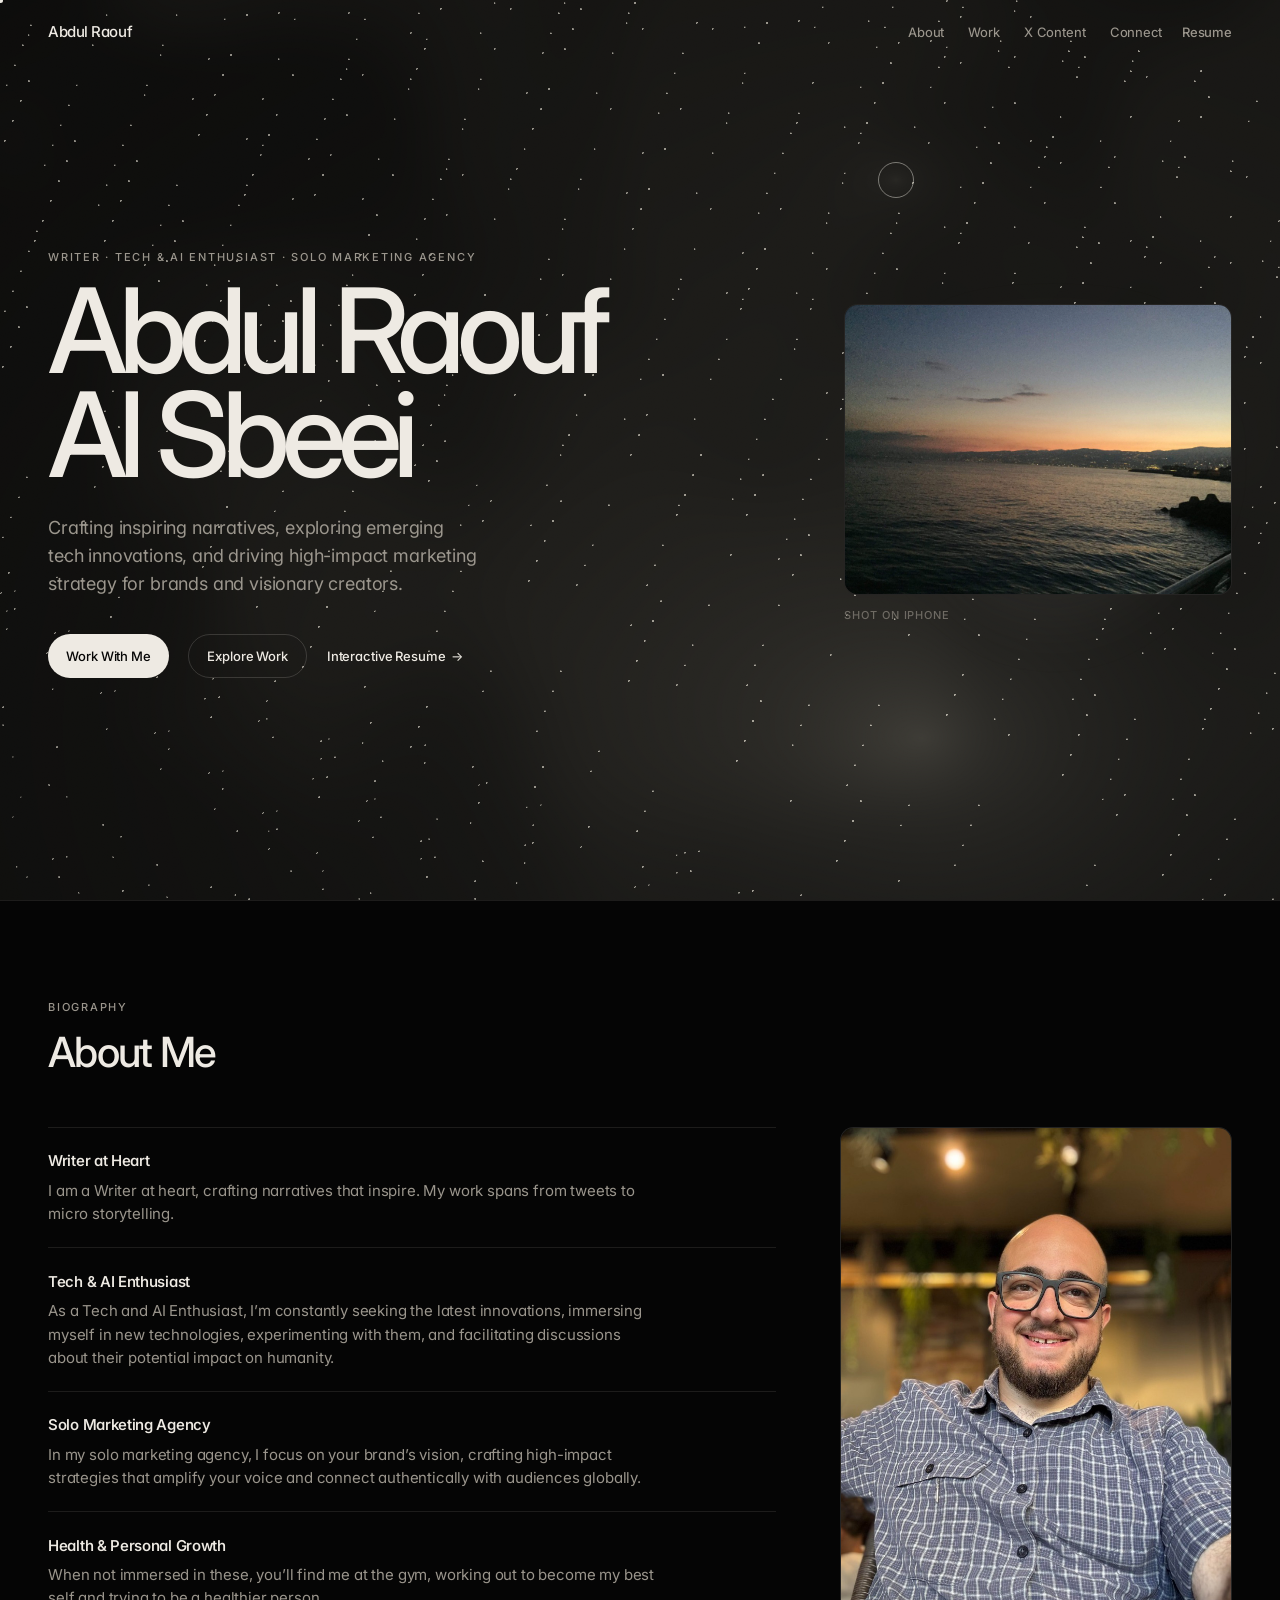
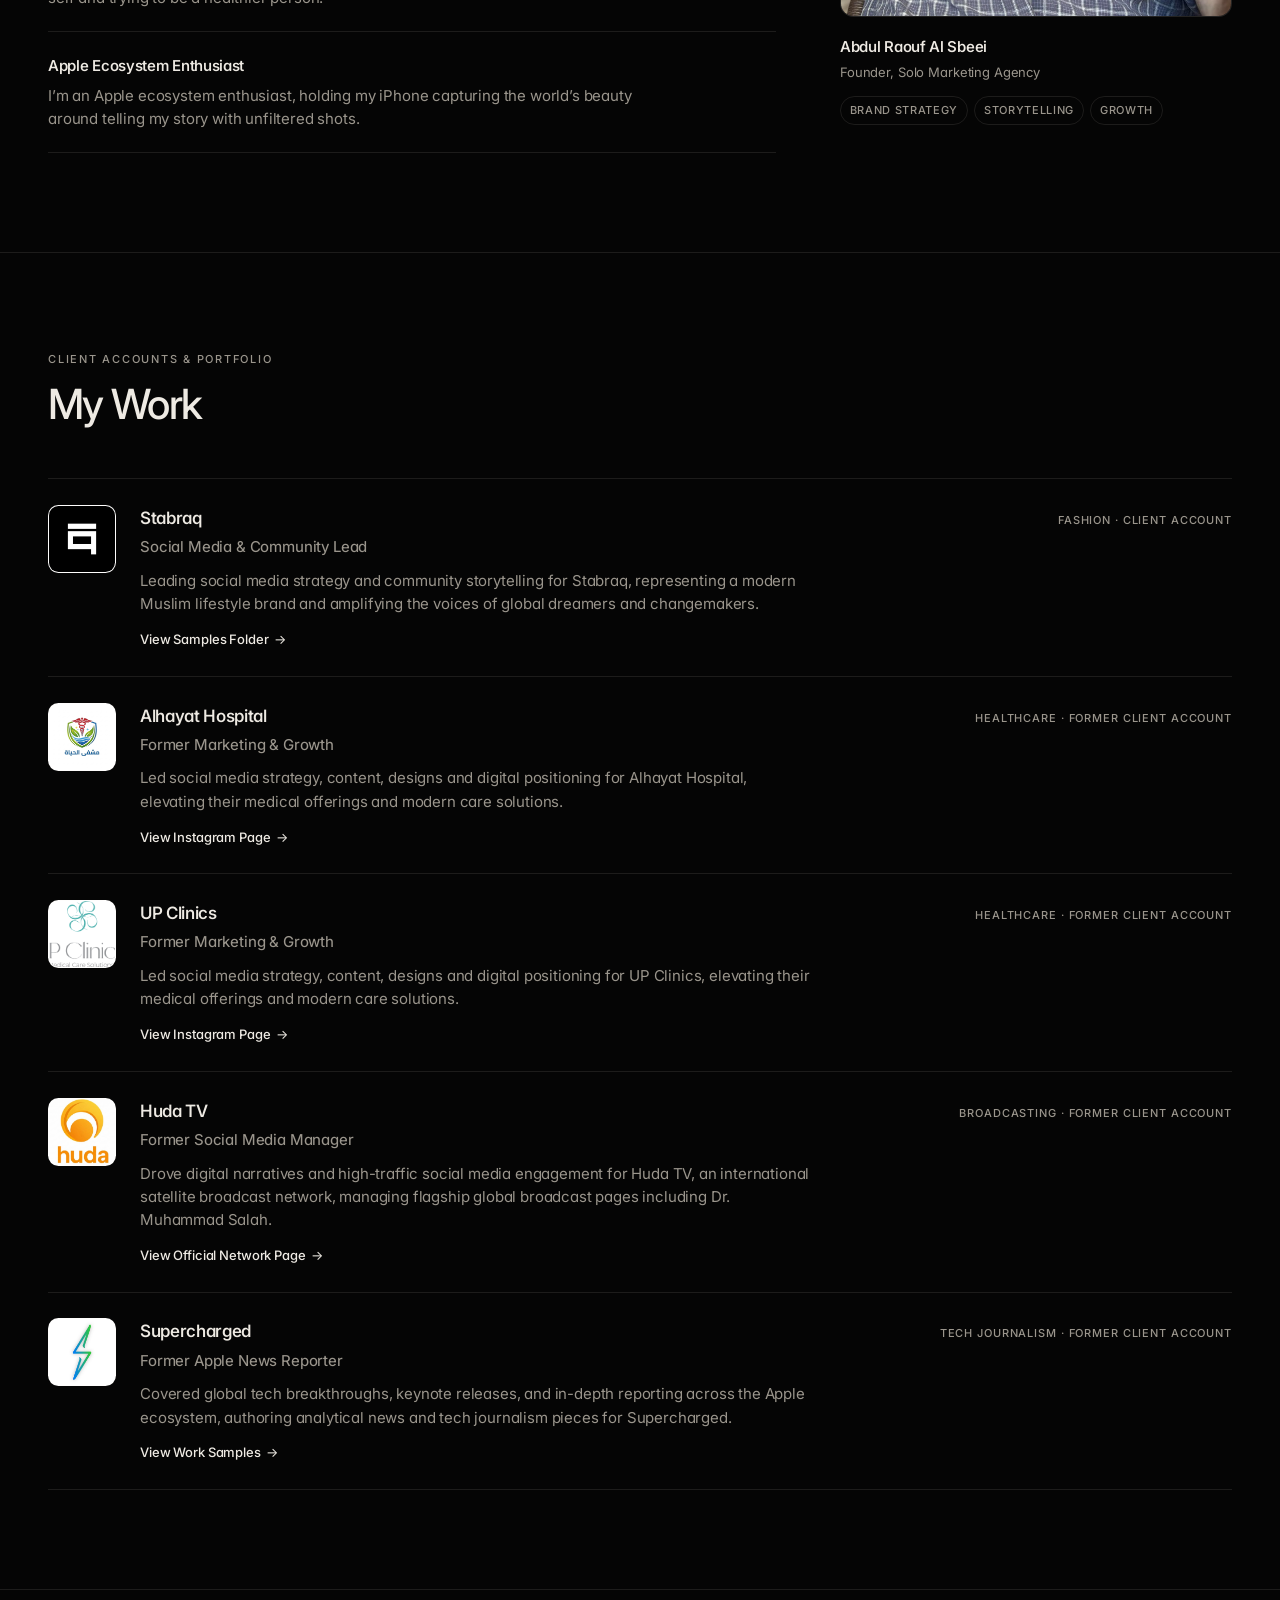
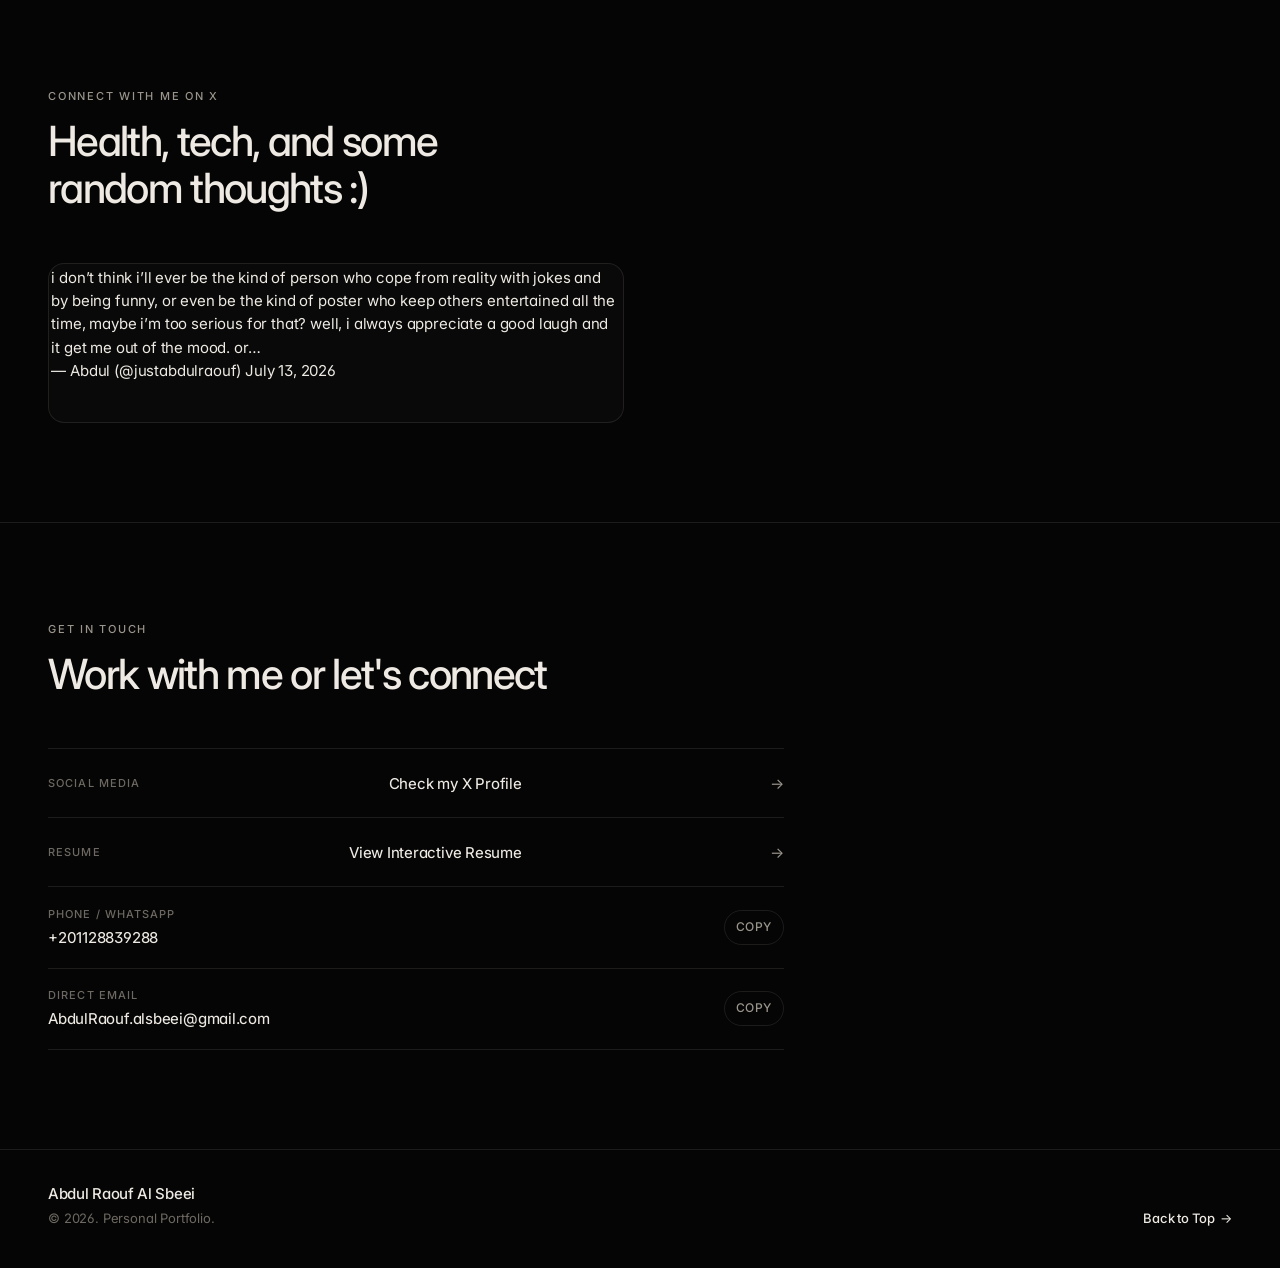
==== index.html @ 8c122f12 "Fix the mobile menu so it opens at any scroll position backdrop-filter on the sticky header made it " ====
<!DOCTYPE html>
<html lang="en">
<head>
  <meta charset="UTF-8">
  <meta name="viewport" content="width=device-width, initial-scale=1.0">
  <meta name="view-transition" content="same-origin">
  <title>Abdul Raouf Al Sbeei — Writer, Tech Enthusiast &amp; Solo Marketing Agency</title>
  <meta name="description" content="Personal website and portfolio of Abdul Raouf Al Sbeei. Writer, Tech &amp; AI Enthusiast, and Founder of Solo Marketing Agency.">
  <meta name="author" content="Abdul Raouf Al Sbeei">
  <meta name="theme-color" content="#050505">
  <meta name="color-scheme" content="dark">

  <link rel="icon" type="image/svg+xml" href="favicon.svg">
  <link rel="icon" href="favicon.ico" sizes="any">
  <link rel="apple-touch-icon" href="assets/profile.jpg">
  <link rel="canonical" href="https://justabdulraouf.me/">

  <meta property="og:title" content="Abdul Raouf Al Sbeei — Writer, Tech Enthusiast &amp; Solo Marketing Agency">
  <meta property="og:description" content="Explore articles, marketing &amp; storytelling strategy, work samples, and tech insights.">
  <meta property="og:type" content="website">
  <meta property="og:url" content="https://justabdulraouf.me">
  <meta property="og:image" content="https://justabdulraouf.me/assets/profile.jpg">

  <meta name="twitter:card" content="summary_large_image">
  <meta name="twitter:site" content="@justabdulraouf">
  <meta name="twitter:creator" content="@justabdulraouf">
  <meta name="twitter:title" content="Abdul Raouf Al Sbeei — Personal Portfolio">
  <meta name="twitter:description" content="Writer, Tech Enthusiast &amp; Solo Marketing Agency. Explore portfolio, resume, and articles.">
  <meta name="twitter:image" content="https://justabdulraouf.me/assets/profile.jpg">

  <link rel="preload" as="image" href="assets/hero-bg.jpg" fetchpriority="high">
  <link rel="preconnect" href="https://fonts.googleapis.com">
  <link rel="preconnect" href="https://fonts.gstatic.com" crossorigin>
  <link href="https://fonts.googleapis.com/css2?family=Inter:ital,opsz,wght@0,14..32,300..700;1,14..32,300..700&amp;display=swap" rel="stylesheet">
  <script>
    document.documentElement.classList.add("js-ready");
  </script>
  <link rel="stylesheet" href="styles.css?v=2.1.2">
</head>
<body>
  <a class="skip-link" href="#main">Skip to content</a>
  <canvas id="field" class="field" aria-hidden="true"></canvas>
  <div class="cursor" aria-hidden="true">
    <span class="cursor-ring"></span>
    <span class="cursor-dot"></span>
  </div>

  <header class="site-header" id="header">
    <div class="header-backdrop" aria-hidden="true"></div>
    <div class="shell header-inner">
      <a href="#hero" class="wordmark">Abdul Raouf</a>
      <nav class="site-nav" id="siteNav" aria-label="Primary">
        <a href="#about" class="nav-link">About</a>
        <a href="#work" class="nav-link">Work</a>
        <a href="#x-spotlight" class="nav-link">X Content</a>
        <a href="#contact" class="nav-link">Connect</a>
        <a href="resume.html" class="nav-link nav-resume-mobile">Resume</a>
      </nav>
      <div class="header-actions">
        <a href="resume.html" class="text-link header-resume">Resume</a>
        <button type="button" class="menu-btn" id="menuBtn" aria-label="Open menu" aria-expanded="false" aria-controls="siteNav">
          <span></span>
          <span></span>
        </button>
      </div>
    </div>
  </header>

  <main id="main">
    <section class="hero" id="hero">
      <div class="shell hero-layout">
        <div class="hero-copy">
          <p class="eyebrow hero-enter">Writer · Tech &amp; AI Enthusiast · Solo Marketing Agency</p>
          <h1 class="display">
            <span class="display-line"><span>Abdul Raouf</span></span>
            <span class="display-line"><span>Al Sbeei</span></span>
          </h1>
          <p class="lede hero-enter">Crafting inspiring narratives, exploring emerging tech innovations, and driving high-impact marketing strategy for brands and visionary creators.</p>
          <div class="hero-cta hero-enter">
            <a href="#contact" class="btn btn-solid" data-magnetic>Work With Me</a>
            <a href="#work" class="btn btn-ghost" data-magnetic>Explore Work</a>
            <a href="resume.html" class="text-link">Interactive Resume</a>
          </div>
        </div>
        <figure class="hero-frame hero-enter" data-tilt>
          <div class="media-clip">
            <img src="assets/hero-bg.jpg" alt="Beirut coastal sea sunset" width="1024" height="768" fetchpriority="high" decoding="async">
          </div>
          <figcaption>Shot on iPhone</figcaption>
        </figure>
      </div>
    </section>

    <section class="section" id="about">
      <div class="shell">
        <header class="section-head reveal">
          <p class="eyebrow">Biography</p>
          <h2>About Me</h2>
        </header>
        <div class="about-layout">
          <ul class="about-list">
            <li class="reveal">
              <h3>Writer at Heart</h3>
              <p>I am a Writer at heart, crafting narratives that inspire. My work spans from tweets to micro storytelling.</p>
            </li>
            <li class="reveal">
              <h3>Tech &amp; AI Enthusiast</h3>
              <p>As a Tech and AI Enthusiast, I’m constantly seeking the latest innovations, immersing myself in new technologies, experimenting with them, and facilitating discussions about their potential impact on humanity.</p>
            </li>
            <li class="reveal">
              <h3>Solo Marketing Agency</h3>
              <p>In my solo marketing agency, I focus on your brand’s vision, crafting high-impact strategies that amplify your voice and connect authentically with audiences globally.</p>
            </li>
            <li class="reveal">
              <h3>Health &amp; Personal Growth</h3>
              <p>When not immersed in these, you’ll find me at the gym, working out to become my best self and trying to be a healthier person.</p>
            </li>
            <li class="reveal">
              <h3>Apple Ecosystem Enthusiast</h3>
              <p>I’m an Apple ecosystem enthusiast, holding my iPhone capturing the world’s beauty around telling my story with unfiltered shots.</p>
            </li>
          </ul>
          <aside class="portrait-card reveal" data-tilt>
            <div class="media-clip portrait-clip">
              <img src="assets/profile.jpg" alt="Abdul Raouf Al Sbeei" width="768" height="1024" loading="lazy" decoding="async">
            </div>
            <div class="portrait-meta">
              <h4>Abdul Raouf Al Sbeei</h4>
              <p>Founder, Solo Marketing Agency</p>
              <ul class="tag-row">
                <li>Brand Strategy</li>
                <li>Storytelling</li>
                <li>Growth</li>
              </ul>
            </div>
          </aside>
        </div>
      </div>
    </section>

    <section class="section" id="work">
      <div class="shell">
        <header class="section-head reveal">
          <p class="eyebrow">Client Accounts &amp; Portfolio</p>
          <h2>My Work</h2>
        </header>
        <ul class="work-list">
          <li class="work-item reveal" data-magnetic-row>
            <div class="work-logo">
              <img src="assets/stabraq-logo.jpg" alt="Stabraq Logo" width="256" height="256" loading="lazy" decoding="async">
            </div>
            <div class="work-body">
              <div class="work-top">
                <h3>Stabraq</h3>
                <p class="work-tags">Fashion · Client Account</p>
              </div>
              <p class="work-role">Social Media &amp; Community Lead</p>
              <p>Leading social media strategy and community storytelling for Stabraq, representing a modern Muslim lifestyle brand and amplifying the voices of global dreamers and changemakers.</p>
              <a class="text-link" href="https://docs.google.com/document/d/142trArO5OiRNPQBydtZU7jcFx2vzFIHTCvl_FOuPKmY/edit?usp=sharing" target="_blank" rel="noopener noreferrer">View Samples Folder</a>
            </div>
          </li>
          <li class="work-item reveal" data-magnetic-row>
            <div class="work-logo">
              <img src="assets/alhayat-logo.jpg" alt="Alhayat Hospital Logo" width="256" height="256" loading="lazy" decoding="async">
            </div>
            <div class="work-body">
              <div class="work-top">
                <h3>Alhayat Hospital</h3>
                <p class="work-tags">Healthcare · Former Client Account</p>
              </div>
              <p class="work-role">Former Marketing &amp; Growth</p>
              <p>Led social media strategy, content, designs and digital positioning for Alhayat Hospital, elevating their medical offerings and modern care solutions.</p>
              <a class="text-link" href="https://instagram.com/al_hayathospital" target="_blank" rel="noopener noreferrer">View Instagram Page</a>
            </div>
          </li>
          <li class="work-item reveal" data-magnetic-row>
            <div class="work-logo">
              <img src="assets/upclinics-logo.png" alt="UP Clinics Logo" width="256" height="188" loading="lazy" decoding="async">
            </div>
            <div class="work-body">
              <div class="work-top">
                <h3>UP Clinics</h3>
                <p class="work-tags">Healthcare · Former Client Account</p>
              </div>
              <p class="work-role">Former Marketing &amp; Growth</p>
              <p>Led social media strategy, content, designs and digital positioning for UP Clinics, elevating their medical offerings and modern care solutions.</p>
              <a class="text-link" href="https://instagram.com/upclinic2026" target="_blank" rel="noopener noreferrer">View Instagram Page</a>
            </div>
          </li>
          <li class="work-item reveal" data-magnetic-row>
            <div class="work-logo">
              <img src="assets/huda-logo.jpg" alt="Huda TV Logo" width="256" height="256" loading="lazy" decoding="async">
            </div>
            <div class="work-body">
              <div class="work-top">
                <h3>Huda TV</h3>
                <p class="work-tags">Broadcasting · Former Client Account</p>
              </div>
              <p class="work-role">Former Social Media Manager</p>
              <p>Drove digital narratives and high-traffic social media engagement for Huda TV, an international satellite broadcast network, managing flagship global broadcast pages including Dr. Muhammad Salah.</p>
              <a class="text-link" href="https://web.facebook.com/Huda.Tv" target="_blank" rel="noopener noreferrer">View Official Network Page</a>
            </div>
          </li>
          <li class="work-item reveal" data-magnetic-row>
            <div class="work-logo">
              <img src="assets/supercharged-logo.jpg" alt="Supercharged Logo" width="256" height="256" loading="lazy" decoding="async">
            </div>
            <div class="work-body">
              <div class="work-top">
                <h3>Supercharged</h3>
                <p class="work-tags">Tech Journalism · Former Client Account</p>
              </div>
              <p class="work-role">Former Apple News Reporter</p>
              <p>Covered global tech breakthroughs, keynote releases, and in-depth reporting across the Apple ecosystem, authoring analytical news and tech journalism pieces for Supercharged.</p>
              <a class="text-link" href="https://docs.google.com/document/d/1ajUsv1-CYogNFEHntyXEvJABJNsMu5lf/edit?usp=sharing&amp;ouid=103629558600456827434&amp;rtpof=true&amp;sd=true" target="_blank" rel="noopener noreferrer">View Work Samples</a>
            </div>
          </li>
        </ul>
      </div>
    </section>

    <section class="section" id="x-spotlight">
      <div class="shell">
        <header class="section-head reveal">
          <p class="eyebrow">Connect with me on X</p>
          <h2>Health, tech, and some random thoughts :)</h2>
        </header>
        <div class="embed-frame reveal">
          <blockquote class="twitter-tweet" data-theme="dark" data-dnt="true" data-align="left">
            <p lang="en" dir="ltr">i don’t think i’ll ever be the kind of person who cope from reality with jokes and by being funny, or even be the kind of poster who keep others entertained all the time, maybe i’m too serious for that? well, i always appreciate a good laugh and it get me out of the mood. or…</p>
            &mdash; Abdul (@justabdulraouf) <a href="https://twitter.com/justabdulraouf/status/2076716952622621158?ref_src=twsrc%5Etfw">July 13, 2026</a>
          </blockquote>
        </div>
      </div>
    </section>

    <section class="section" id="contact">
      <div class="shell">
        <header class="section-head reveal">
          <p class="eyebrow">Get In Touch</p>
          <h2>Work with me or let's connect</h2>
        </header>
        <ul class="contact-list">
          <li class="reveal">
            <a class="contact-row" href="https://x.com/justabdulraouf" target="_blank" rel="noopener noreferrer">
              <span class="contact-label">Social Media</span>
              <span class="contact-value">Check my X Profile</span>
            </a>
          </li>
          <li class="reveal">
            <a class="contact-row" href="resume.html">
              <span class="contact-label">Resume</span>
              <span class="contact-value">View Interactive Resume</span>
            </a>
          </li>
          <li class="reveal">
            <div class="contact-row">
              <a href="tel:+201128839288">
                <span class="contact-label">Phone / WhatsApp</span>
                <span class="contact-value">+201128839288</span>
              </a>
              <button type="button" class="copy-btn" data-copy="+201128839288" aria-label="Copy phone number">Copy</button>
            </div>
          </li>
          <li class="reveal">
            <div class="contact-row">
              <a href="mailto:AbdulRaouf.alsbeei@gmail.com">
                <span class="contact-label">Direct Email</span>
                <span class="contact-value">AbdulRaouf.alsbeei@gmail.com</span>
              </a>
              <button type="button" class="copy-btn" data-copy="AbdulRaouf.alsbeei@gmail.com" aria-label="Copy email address">Copy</button>
            </div>
          </li>
        </ul>
      </div>
    </section>
  </main>

  <footer class="site-footer">
    <div class="shell footer-inner">
      <div>
        <p class="footer-name">Abdul Raouf Al Sbeei</p>
        <p>© 2026. Personal Portfolio.</p>
      </div>
      <a href="#hero" class="text-link back-to-top">Back to Top</a>
    </div>
  </footer>

  <div class="toast" id="toast" role="status" aria-live="polite">Copied to clipboard!</div>
  <script async src="https://platform.twitter.com/widgets.js" charset="utf-8"></script>
  <script src="script.js?v=2.1.2"></script>
</body>
</html>
---- styles.css ----
/* justabdulraouf.me v2 — black canvas, cinematic Grok energy, precise craft */

:root {
  --bg: #050505;
  --bg-elevated: #0c0c0c;
  --fg: #eeeae3;
  --muted: #9a958c;
  --faint: #6d6962;
  --line: rgba(238, 234, 227, 0.1);
  --line-strong: rgba(238, 234, 227, 0.16);
  --fill: #eeeae3;
  --on-fill: #050505;
  --font: "Inter", ui-sans-serif, system-ui, -apple-system, BlinkMacSystemFont, "Segoe UI", sans-serif;
  --ease-travel: cubic-bezier(0.45, 0, 0.1, 1);
  --ease-arrive: cubic-bezier(0.25, 0.8, 0.25, 1);
  --t-fast: 180ms;
  --t-move: 700ms;
  --t-arrive: 1000ms;
  --shell: 74rem;
  --measure: 38rem;
  --pad: clamp(1.25rem, 4vw, 2.5rem);
  --header: 4rem;
  --mx: 70%;
  --my: 18%;
  --radius: 0.85rem;
}

*,
*::before,
*::after { box-sizing: border-box; }

html {
  scroll-behavior: smooth;
  background: var(--bg);
  color: var(--fg);
  hanging-punctuation: first last;
  overflow-x: clip;
}

html.js-ready .reveal {
  opacity: 0;
  transform: translateY(28px);
  filter: blur(8px);
}

html.js-ready .reveal.is-visible {
  opacity: 1;
  transform: none;
  filter: none;
  transition:
    opacity var(--t-arrive) var(--ease-arrive) var(--delay, 0ms),
    transform var(--t-arrive) var(--ease-arrive) var(--delay, 0ms),
    filter 800ms var(--ease-arrive) var(--delay, 0ms);
}

body {
  margin: 0;
  font-family: var(--font);
  font-optical-sizing: auto;
  font-weight: 400;
  font-size: 0.9375rem;
  line-height: 1.55;
  letter-spacing: -0.011em;
  background: var(--bg);
  color: var(--fg);
  min-height: 100svh;
  text-rendering: optimizeLegibility;
  -webkit-font-smoothing: antialiased;
  -moz-osx-font-smoothing: grayscale;
  font-feature-settings: "ss01" 1, "cv11" 1, "calt" 1;
}

img { max-width: 100%; height: auto; display: block; }
button, a { font: inherit; color: inherit; }
button { background: none; border: 0; padding: 0; cursor: pointer; }
a { text-decoration: none; }

:focus-visible {
  outline: 1.5px solid var(--fg);
  outline-offset: 3px;
}

.skip-link {
  position: absolute;
  left: var(--pad);
  top: -4rem;
  z-index: 80;
  background: var(--fill);
  color: var(--on-fill);
  padding: 0.5rem 0.8rem;
  border-radius: 0.4rem;
  font-weight: 500;
}
.skip-link:focus { top: 0.75rem; }

.shell {
  width: min(var(--shell), 100% - var(--pad) * 2);
  max-width: 100%;
  min-width: 0;
  margin-inline: auto;
  position: relative;
  z-index: 1;
}

/* Ambient field + grain */

.field {
  position: fixed;
  inset: 0;
  z-index: 0;
  width: 100%;
  height: 100%;
  pointer-events: none;
  display: block;
}

body::before {
  content: "";
  position: fixed;
  inset: 0;
  pointer-events: none;
  z-index: 40;
  opacity: 0.04;
  mix-blend-mode: overlay;
  background-image: url("data:image/svg+xml,%3Csvg xmlns='http://www.w3.org/2000/svg' width='180' height='180'%3E%3Cfilter id='n'%3E%3CfeTurbulence type='fractalNoise' baseFrequency='0.8' numOctaves='4' stitchTiles='stitch'/%3E%3C/filter%3E%3Crect width='180' height='180' filter='url(%23n)'/%3E%3C/svg%3E");
}

/* Signature cursor */

.cursor {
  display: none;
}

@media (pointer: fine) and (prefers-reduced-motion: no-preference) {
  html.has-cursor,
  html.has-cursor * { cursor: none; }
  html.has-cursor input,
  html.has-cursor textarea,
  html.has-cursor select,
  html.has-cursor [contenteditable] { cursor: text; }

  .cursor {
    display: block;
    position: fixed;
    inset: 0;
    pointer-events: none;
    z-index: 70;
  }
  .cursor-dot,
  .cursor-ring {
    position: fixed;
    top: 0;
    left: 0;
    border-radius: 50%;
    will-change: transform;
  }
  .cursor-dot {
    width: 5px;
    height: 5px;
    margin: -2.5px 0 0 -2.5px;
    background: var(--fg);
  }
  .cursor-ring {
    width: 36px;
    height: 36px;
    margin: -18px 0 0 -18px;
    border: 1px solid rgba(238, 234, 227, 0.45);
    transition: width 200ms var(--ease-travel), height 200ms var(--ease-travel), margin 200ms var(--ease-travel), background 200ms var(--ease-travel), border-color 200ms var(--ease-travel);
  }
  html.is-pointer-hot .cursor-ring {
    width: 56px;
    height: 56px;
    margin: -28px 0 0 -28px;
    border-color: rgba(238, 234, 227, 0.8);
    background: rgba(238, 234, 227, 0.06);
  }
}

/* Header */

.site-header {
  position: sticky;
  top: 0;
  z-index: 30;
  height: var(--header);
}
/* Blur lives on a decorative layer so it cannot become a containing block
   for the position:fixed mobile nav (backdrop-filter / view-transition-name would). */
.header-backdrop {
  position: absolute;
  inset: 0;
  z-index: -1;
  pointer-events: none;
  opacity: 0;
  background: rgba(5, 5, 5, 0.72);
  transition: opacity var(--t-fast) var(--ease-travel);
}
.site-header.is-scrolled .header-backdrop {
  opacity: 1;
  backdrop-filter: saturate(1.2) blur(16px);
  -webkit-backdrop-filter: saturate(1.2) blur(16px);
}
.site-header::after {
  content: "";
  position: absolute;
  left: 0; right: 0; bottom: 0;
  height: 1px;
  background: var(--line);
  opacity: 0;
  z-index: 1;
  pointer-events: none;
  transition: opacity var(--t-fast) var(--ease-travel);
}
.site-header.is-scrolled::after { opacity: 1; }

.header-inner {
  position: relative;
  z-index: 1;
  height: var(--header);
  display: flex;
  align-items: center;
  gap: 1.25rem;
}
.wordmark {
  font-size: 0.9375rem;
  font-weight: 500;
  letter-spacing: -0.03em;
  margin-right: auto;
}
.site-nav { display: flex; gap: 1.5rem; }
.nav-link {
  color: var(--muted);
  font-size: 0.8125rem;
  font-weight: 450;
  letter-spacing: -0.01em;
  transition: color var(--t-fast) var(--ease-travel);
}
.nav-link:hover,
.nav-link.active { color: var(--fg); }

.header-actions { display: flex; align-items: center; gap: 1rem; }
.nav-resume-mobile { display: none; }

.menu-btn {
  display: none;
  width: 2.5rem;
  height: 2.5rem;
  position: relative;
  border-radius: 0.4rem;
}
.menu-btn span {
  position: absolute;
  left: 0.65rem;
  right: 0.65rem;
  height: 1px;
  background: var(--fg);
  transition: transform var(--t-fast) var(--ease-travel), top var(--t-fast) var(--ease-travel);
}
.menu-btn span:first-child { top: 1.05rem; }
.menu-btn span:last-child { top: 1.4rem; }
body.menu-open .menu-btn span:first-child { top: 1.22rem; transform: rotate(45deg); }
body.menu-open .menu-btn span:last-child { top: 1.22rem; transform: rotate(-45deg); }

/* Type */

.eyebrow {
  margin: 0 0 0.85rem;
  font-size: 0.6875rem;
  font-weight: 500;
  letter-spacing: 0.16em;
  text-transform: uppercase;
  color: var(--muted);
  line-height: 1.4;
}

.display {
  margin: 0;
  font-size: clamp(3.6rem, 9.2vw, 8.75rem);
  font-weight: 500;
  letter-spacing: -0.07em;
  line-height: 0.88;
  text-wrap: balance;
  max-width: 100%;
}

.display-line {
  display: block;
  overflow: hidden;
}
.display-line span { display: block; }

.lede,
.section-head h2 { text-wrap: balance; }

.lede {
  margin: 1.75rem 0 0;
  max-width: 34rem;
  color: var(--muted);
  font-size: 1.125rem;
  line-height: 1.55;
  font-weight: 400;
}

h2 {
  margin: 0;
  font-size: clamp(1.75rem, 3.4vw, 2.6rem);
  font-weight: 500;
  letter-spacing: -0.04em;
  line-height: 1.12;
}
h3 {
  margin: 0 0 0.4rem;
  font-size: 0.9375rem;
  font-weight: 560;
  letter-spacing: -0.02em;
}
h4 {
  margin: 0;
  font-size: 0.9375rem;
  font-weight: 560;
  letter-spacing: -0.02em;
}
p { margin: 0; }

/* Buttons */

.btn {
  display: inline-flex;
  align-items: center;
  justify-content: center;
  gap: 0.45rem;
  min-height: 2.75rem;
  padding: 0 1.15rem;
  border-radius: 999px;
  font-size: 0.8125rem;
  font-weight: 500;
  letter-spacing: -0.01em;
  will-change: transform;
  transition: background-color var(--t-fast) var(--ease-travel), color var(--t-fast) var(--ease-travel), border-color var(--t-fast) var(--ease-travel), box-shadow 280ms var(--ease-travel);
}
.btn-solid {
  background: var(--fill);
  color: var(--on-fill);
}
.btn-solid:hover { background: #fff; box-shadow: 0 0 0 1px #fff, 0 10px 30px rgba(238, 234, 227, 0.12); }
.btn-ghost { border: 1px solid var(--line-strong); color: var(--fg); }
.btn-ghost:hover { border-color: var(--fg); }

.text-link {
  display: inline-flex;
  align-items: center;
  gap: 0.35rem;
  color: var(--fg);
  font-size: 0.8125rem;
  font-weight: 500;
  letter-spacing: -0.01em;
}
.text-link::after {
  content: "→";
  transition: transform var(--t-fast) var(--ease-travel);
  font-weight: 400;
}
.text-link:hover::after { transform: translateX(4px); }
.header-resume::after { content: none; }
.header-resume {
  color: var(--muted);
  transition: color var(--t-fast) var(--ease-travel);
}
.header-resume:hover { color: var(--fg); }

/* Hero */

.hero {
  min-height: calc(100svh - var(--header));
  display: flex;
  align-items: center;
  justify-content: center;
  padding: clamp(2.5rem, 8vh, 6rem) 0 clamp(4.5rem, 12vh, 7.5rem);
  position: relative;
  overflow-x: clip;
}

.hero-layout {
  display: grid;
  grid-template-columns: minmax(0, 1.3fr) minmax(0, 0.7fr);
  gap: clamp(2rem, 6vw, 6rem);
  align-items: center;
}

.hero-copy,
.hero-frame {
  min-width: 0;
}

.hero-cta {
  display: flex;
  flex-wrap: wrap;
  align-items: center;
  gap: 0.9rem 1.2rem;
  margin-top: 2.25rem;
}

.hero-frame { margin: 0; position: relative; }
.hero-frame::before {
  content: "";
  position: absolute;
  inset: 8% 0 -12% 8%;
  background: radial-gradient(ellipse at 50% 40%, rgba(238, 234, 227, 0.16), transparent 66%);
  filter: blur(28px);
  z-index: -1;
  pointer-events: none;
}

.media-clip {
  overflow: hidden;
  border-radius: var(--radius);
  background: var(--bg-elevated);
  border: 1px solid var(--line);
  transform-style: preserve-3d;
}
.media-clip img,
.media-clip picture,
.media-clip picture img {
  width: 100%;
  height: 100%;
  object-fit: cover;
}
.media-clip img {
  transform: scale(1.02);
  transition: transform 1.1s var(--ease-travel);
}
.hero-frame:hover .media-clip img { transform: scale(1.055); }

.hero-frame figcaption,
.portrait-meta p {
  margin-top: 0.7rem;
  color: var(--faint);
  font-size: 0.6875rem;
  letter-spacing: 0.08em;
  text-transform: uppercase;
  font-weight: 500;
}

@media (prefers-reduced-motion: no-preference) {
  .hero-enter {
    animation: arrive var(--t-arrive) var(--ease-arrive) both;
  }
  .hero-copy .hero-enter:nth-child(1) { animation-delay: 80ms; }
  .hero-copy .lede.hero-enter { animation-delay: 280ms; }
  .hero-copy .hero-cta.hero-enter { animation-delay: 380ms; }
  .hero-frame.hero-enter { animation-delay: 220ms; }

  .display-line span {
    animation: rise 1.15s var(--ease-arrive) both;
  }
  .display-line:nth-child(2) span { animation-delay: 140ms; }
}

@keyframes arrive {
  from { opacity: 0; transform: translateY(18px); }
  to { opacity: 1; transform: none; }
}
@keyframes rise {
  from { transform: translateY(108%); filter: blur(10px); opacity: 0.4; }
  to { transform: none; filter: none; opacity: 1; }
}

/* Sections */

.section {
  padding: clamp(4.25rem, 11vh, 7.5rem) 0;
  border-top: 1px solid var(--line);
  position: relative;
}
.section::before {
  content: "";
  position: absolute;
  left: 0;
  right: 0;
  top: 0;
  height: 1px;
  background: linear-gradient(90deg, transparent, rgba(238, 234, 227, 0.45), transparent);
  transform: scaleX(0);
  transform-origin: center;
}
.section.in-view::before {
  animation: sweep 1s var(--ease-arrive) both;
}
@keyframes sweep {
  from { transform: scaleX(0); opacity: 0; }
  40% { opacity: 1; }
  to { transform: scaleX(1); opacity: 0.55; }
}

.section-head {
  max-width: var(--measure);
  margin-bottom: clamp(2rem, 4vw, 3.25rem);
}

/* About */

.about-layout {
  display: grid;
  grid-template-columns: minmax(0, 1.3fr) minmax(16rem, 0.7fr);
  gap: clamp(2rem, 5vw, 4.5rem);
  align-items: start;
}
.about-list { list-style: none; margin: 0; padding: 0; }
.about-list li {
  padding: 1.35rem 0;
  border-top: 1px solid var(--line);
}
.about-list li:last-child { border-bottom: 1px solid var(--line); }
.about-list p { color: var(--muted); max-width: var(--measure); }

.portrait-card { position: sticky; top: calc(var(--header) + 1.5rem); }
.portrait-clip { aspect-ratio: 4 / 5; }
.portrait-meta { padding-top: 0.15rem; }
.portrait-meta h4 { margin-top: 1rem; }
.portrait-meta p {
  margin-top: 0.25rem;
  text-transform: none;
  letter-spacing: -0.01em;
  font-size: 0.8125rem;
  color: var(--muted);
  font-weight: 400;
}
.tag-row {
  display: flex;
  flex-wrap: wrap;
  gap: 0.4rem;
  list-style: none;
  margin: 0.85rem 0 0;
  padding: 0;
}
.tag-row li {
  color: var(--muted);
  font-size: 0.6875rem;
  letter-spacing: 0.06em;
  text-transform: uppercase;
  font-weight: 500;
  padding: 0.3rem 0.55rem;
  border: 1px solid var(--line);
  border-radius: 999px;
}

/* Work */

.work-list { list-style: none; margin: 0; padding: 0; }
.work-item {
  display: grid;
  grid-template-columns: 4.25rem minmax(0, 1fr);
  gap: 1.25rem 1.5rem;
  padding: 1.6rem 0;
  border-top: 1px solid var(--line);
  position: relative;
  isolation: isolate;
}
.work-item:last-child { border-bottom: 1px solid var(--line); }
.work-item::before {
  content: "";
  position: absolute;
  inset: 0 -0.75rem;
  border-radius: 0.6rem;
  background: radial-gradient(22rem 8rem at var(--spot-x, 50%) 50%, rgba(238, 234, 227, 0.07), transparent 70%);
  opacity: 0;
  z-index: -1;
  transition: opacity 280ms var(--ease-travel);
}
@media (hover: hover) and (pointer: fine) {
  .work-item:hover::before { opacity: 1; }
}
.work-logo {
  width: 4.25rem;
  height: 4.25rem;
  border-radius: 0.65rem;
  overflow: hidden;
  border: 1px solid var(--line);
  background: #fff;
}
.work-logo img { width: 100%; height: 100%; object-fit: cover; }
.work-top {
  display: flex;
  flex-wrap: wrap;
  align-items: baseline;
  justify-content: space-between;
  gap: 0.35rem 1rem;
}
.work-top h3 { margin: 0; font-size: 1.0625rem; }
.work-tags, .work-role, .job-meta { font-variant-numeric: tabular-nums; }
.work-tags {
  margin: 0;
  color: var(--faint);
  font-size: 0.6875rem;
  letter-spacing: 0.08em;
  text-transform: uppercase;
  font-weight: 500;
}
.work-role { margin: 0.25rem 0 0.65rem; color: var(--fg); font-weight: 450; }
.work-body p { color: var(--muted); max-width: 42rem; }
.work-body .text-link { margin-top: 0.85rem; }

/* Official X embed */

.embed-frame {
  max-width: 36rem;
  min-height: 10rem;
  padding: 0.15rem;
  border: 1px solid var(--line);
  border-radius: 1rem;
  background: rgba(12, 12, 12, 0.72);
  overflow: hidden;
}
.embed-frame .twitter-tweet {
  margin: 0 auto !important;
}

/* Contact */

.contact-list { list-style: none; margin: 0; padding: 0; max-width: 46rem; }
.contact-list li { border-top: 1px solid var(--line); }
.contact-list li:last-child { border-bottom: 1px solid var(--line); }
.contact-row {
  display: flex;
  align-items: center;
  justify-content: space-between;
  gap: 1rem;
  padding: 1.15rem 0;
  min-height: 4.25rem;
}
.contact-row > a {
  display: flex;
  flex-direction: column;
  gap: 0.2rem;
  flex: 1;
  min-width: 0;
  transition: opacity var(--t-fast) var(--ease-travel);
}
.contact-row > a:hover { opacity: 0.75; }
a.contact-row { flex-direction: row; align-items: center; }
a.contact-row::after {
  content: "→";
  color: var(--muted);
  transition: transform var(--t-fast) var(--ease-travel), color var(--t-fast) var(--ease-travel);
}
a.contact-row:hover { opacity: 1; }
a.contact-row:hover::after { color: var(--fg); transform: translateX(4px); }
.contact-label {
  display: block;
  color: var(--faint);
  font-size: 0.6875rem;
  letter-spacing: 0.1em;
  text-transform: uppercase;
  font-weight: 500;
}
.contact-value {
  display: block;
  font-size: 0.9375rem;
  font-weight: 450;
  letter-spacing: -0.015em;
  overflow-wrap: anywhere;
}
.copy-btn {
  flex-shrink: 0;
  color: var(--muted);
  font-size: 0.75rem;
  font-weight: 500;
  letter-spacing: 0.04em;
  text-transform: uppercase;
  padding: 0.45rem 0.7rem;
  border: 1px solid var(--line);
  border-radius: 999px;
  transition: color var(--t-fast) var(--ease-travel), border-color var(--t-fast) var(--ease-travel), background-color var(--t-fast) var(--ease-travel);
}
.copy-btn:hover,
.copy-btn.is-copied { color: var(--fg); border-color: var(--line-strong); }

/* Footer & toast */

.site-footer { border-top: 1px solid var(--line); padding: 2rem 0 2.5rem; }
.footer-inner {
  display: flex;
  justify-content: space-between;
  align-items: end;
  gap: 1.5rem;
}
.footer-name { font-weight: 500; letter-spacing: -0.02em; margin-bottom: 0.2rem; }
.site-footer p:last-child { color: var(--faint); font-size: 0.8125rem; }

.toast {
  position: fixed;
  left: 50%;
  bottom: 1.5rem;
  transform: translate(-50%, 120%);
  z-index: 60;
  background: var(--fill);
  color: var(--on-fill);
  padding: 0.65rem 1rem;
  border-radius: 999px;
  font-size: 0.8125rem;
  font-weight: 500;
  letter-spacing: -0.01em;
  opacity: 0;
  pointer-events: none;
  transition: transform 400ms var(--ease-travel), opacity 400ms var(--ease-travel);
}
.toast.show { opacity: 1; transform: translate(-50%, 0); }

/* Resume + 404 */

.resume-main { padding: clamp(2.5rem, 8vh, 5rem) 0 5rem; }
.resume-shell { max-width: 44rem; }
.resume-display { font-size: clamp(2.6rem, 8vw, 5.5rem); }
.resume-sub { margin: 0.9rem 0 0; color: var(--muted); font-variant-numeric: tabular-nums; }
.resume-actions { display: flex; flex-wrap: wrap; gap: 0.75rem; margin-top: 1.6rem; }
.resume-contacts {
  list-style: none;
  display: flex;
  flex-wrap: wrap;
  gap: 0.45rem 1.1rem;
  margin: 1.5rem 0 0;
  padding: 0;
}
.resume-contacts a {
  color: var(--muted);
  font-size: 0.8125rem;
  border-bottom: 1px solid transparent;
  transition: color var(--t-fast) var(--ease-travel), border-color var(--t-fast) var(--ease-travel);
}
.resume-contacts a:hover { color: var(--fg); border-bottom-color: var(--line-strong); }
.resume-block { margin-top: 3rem; padding-top: 2rem; border-top: 1px solid var(--line); }
.resume-block h2 {
  font-size: 0.6875rem;
  letter-spacing: 0.14em;
  text-transform: uppercase;
  font-weight: 500;
  color: var(--muted);
  margin-bottom: 1.15rem;
}
.resume-block p + p { margin-top: 0.85rem; }
.resume-block > p, .plain-list, .experience { color: var(--muted); }
.experience, .plain-list { list-style: none; margin: 0; padding: 0; }
.experience > li + li { margin-top: 1.6rem; padding-top: 1.6rem; border-top: 1px solid var(--line); }
.job-head h3 { margin: 0; color: var(--fg); }
.job-org { margin: 0.2rem 0 0; color: var(--fg); font-weight: 450; }
.job-meta { margin: 0.2rem 0 0; color: var(--faint); font-size: 0.8125rem; }
.experience p, .experience ul { margin-top: 0.8rem; }
.experience ul { padding-left: 1.1rem; }
.experience li + li, .plain-list li + li { margin-top: 0.35rem; }
.experience a { color: var(--fg); border-bottom: 1px solid var(--line-strong); }
.skill-list { list-style: none; display: flex; flex-wrap: wrap; gap: 0.4rem; margin: 0; padding: 0; }
.skill-list li {
  font-size: 0.75rem;
  color: var(--muted);
  padding: 0.32rem 0.6rem;
  border: 1px solid var(--line);
  border-radius: 999px;
  letter-spacing: -0.01em;
}

.error-main {
  min-height: 100svh;
  display: flex;
  align-items: center;
  padding: 6rem 0;
}
.error-display { font-size: clamp(2.5rem, 9vw, 6rem); }
.error-main .lede { margin-bottom: 0.5rem; }

/* Mobile */

@media (max-width: 860px) {
  .hero { min-height: auto; }
  .hero-layout, .about-layout { grid-template-columns: 1fr; }
  .display { font-size: clamp(3.1rem, 16vw, 5.25rem); }
  .portrait-card { position: static; order: -1; max-width: 22rem; }
  .menu-btn { display: inline-flex; }
  .nav-resume-mobile { display: block; }
  .site-nav {
    display: none;
    position: fixed;
    top: var(--header);
    right: 0;
    bottom: 0;
    left: 0;
    width: auto;
    height: auto;
    background: rgba(5, 5, 5, 0.96);
    flex-direction: column;
    padding: 1.5rem var(--pad) 2rem;
    gap: 0;
    z-index: 50;
    overflow-y: auto;
    -webkit-overflow-scrolling: touch;
  }
  body.menu-open .site-nav { display: flex; }
  .site-nav .nav-link {
    font-size: 1.5rem;
    font-weight: 500;
    letter-spacing: -0.04em;
    color: var(--fg);
    padding: 0.85rem 0;
    border-bottom: 1px solid var(--line);
  }
  html.menu-open,
  body.menu-open { overflow: hidden; }
}

@media (max-width: 560px) {
  .work-item { grid-template-columns: 3.25rem minmax(0, 1fr); gap: 1rem; }
  .work-logo { width: 3.25rem; height: 3.25rem; }
  .hero-cta { flex-direction: column; align-items: flex-start; }
  .footer-inner { flex-direction: column; align-items: flex-start; }
  .contact-row { align-items: flex-start; }
}

@media print {
  :root { --bg: #fff; --fg: #111; --muted: #333; --faint: #444; --line: #ddd; --fill: #111; --on-fill: #fff; }
  body, html { background: #fff; color: #111; }
  body::before, .field, .cursor, .site-header, .site-footer, .toast, .skip-link, .resume-actions, .menu-btn { display: none !important; }
  .resume-main { padding: 0; }
  a { color: inherit; }
  .resume-block, .experience > li + li, .section { break-inside: avoid; }
}

@media (prefers-reduced-motion: reduce) {
  html { scroll-behavior: auto; }
  html.js-ready .reveal,
  html.js-ready .reveal.is-visible {
    opacity: 1;
    transform: none;
    filter: none;
    transition: none;
  }
  *, *::before, *::after {
    animation: none !important;
    transition: none !important;
    scroll-behavior: auto !important;
  }
  .media-clip img,
  .hero-frame:hover .media-clip img { transform: none; }
  .toast { transform: translate(-50%, 0); }
  .toast:not(.show) { opacity: 0; }
}

@view-transition { navigation: auto; }
::view-transition-old(root),
::view-transition-new(root) {
  animation-duration: 560ms;
  animation-timing-function: var(--ease-travel);
}
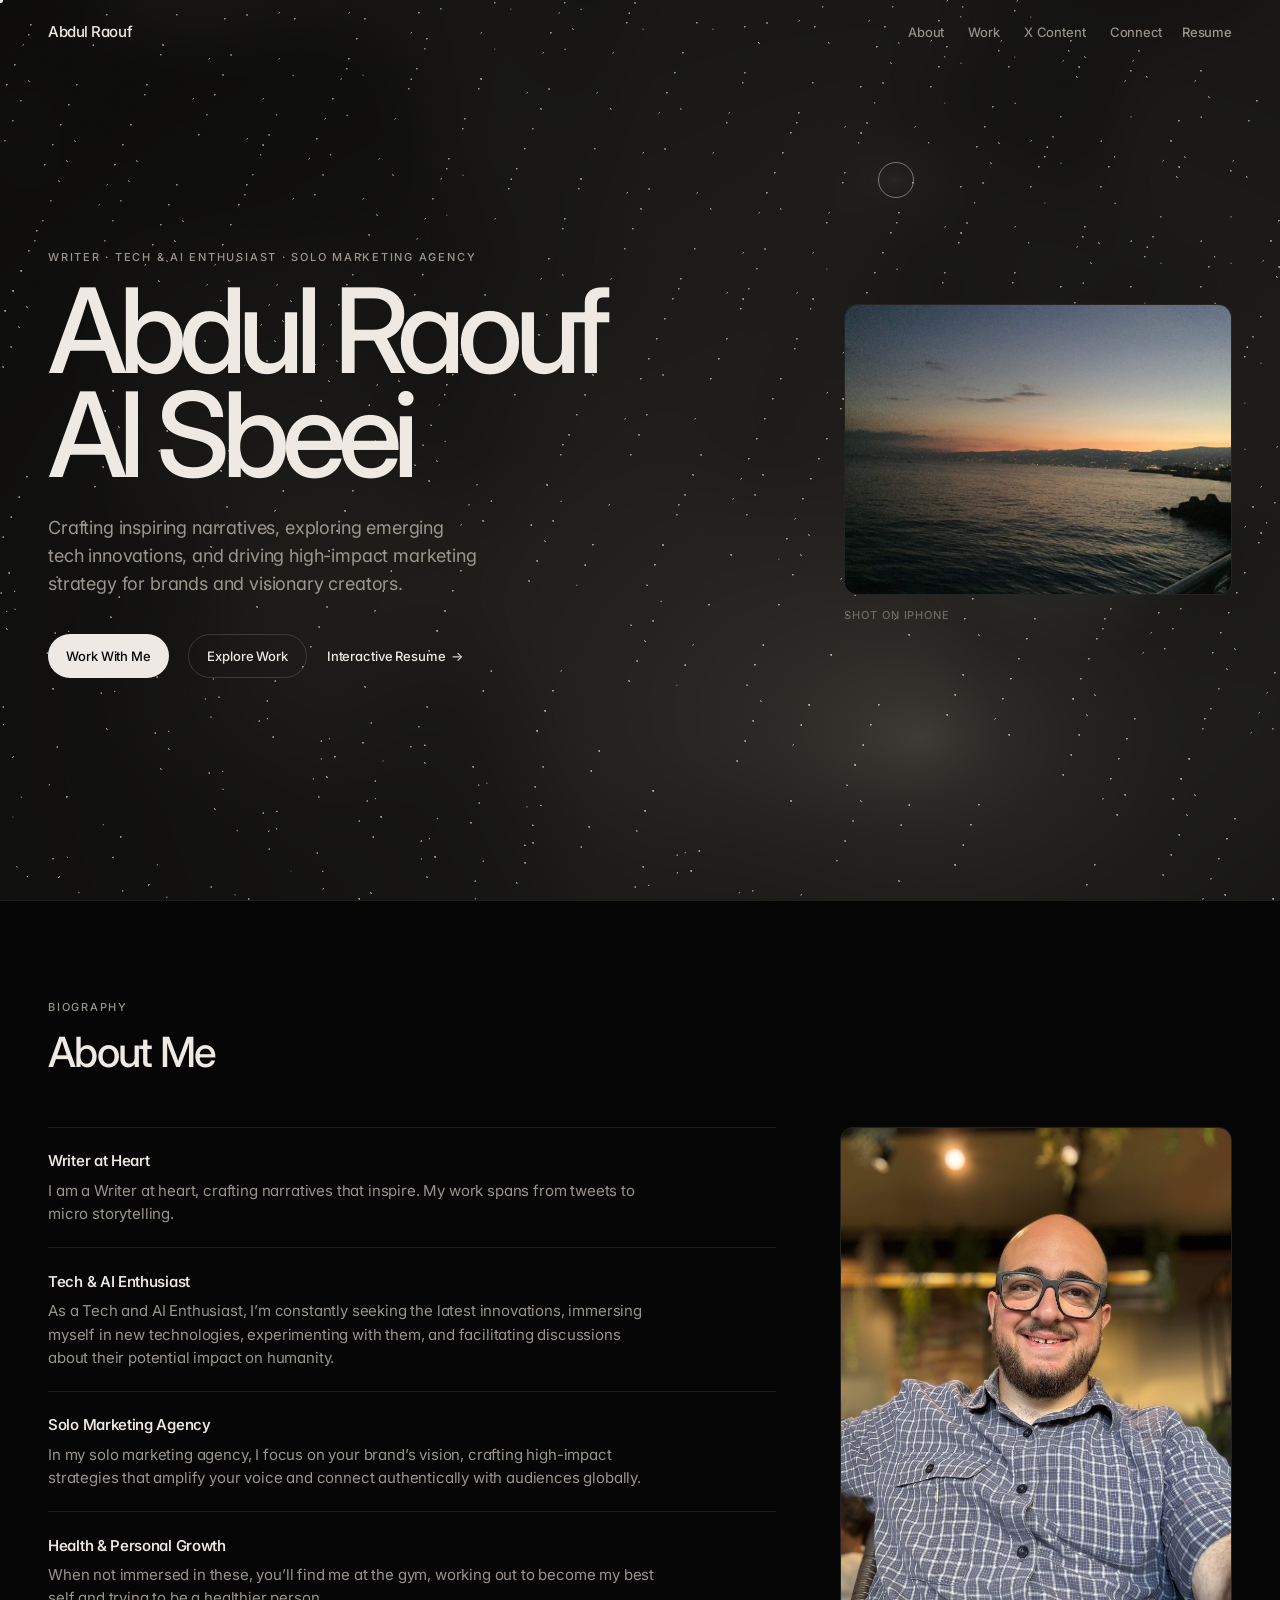
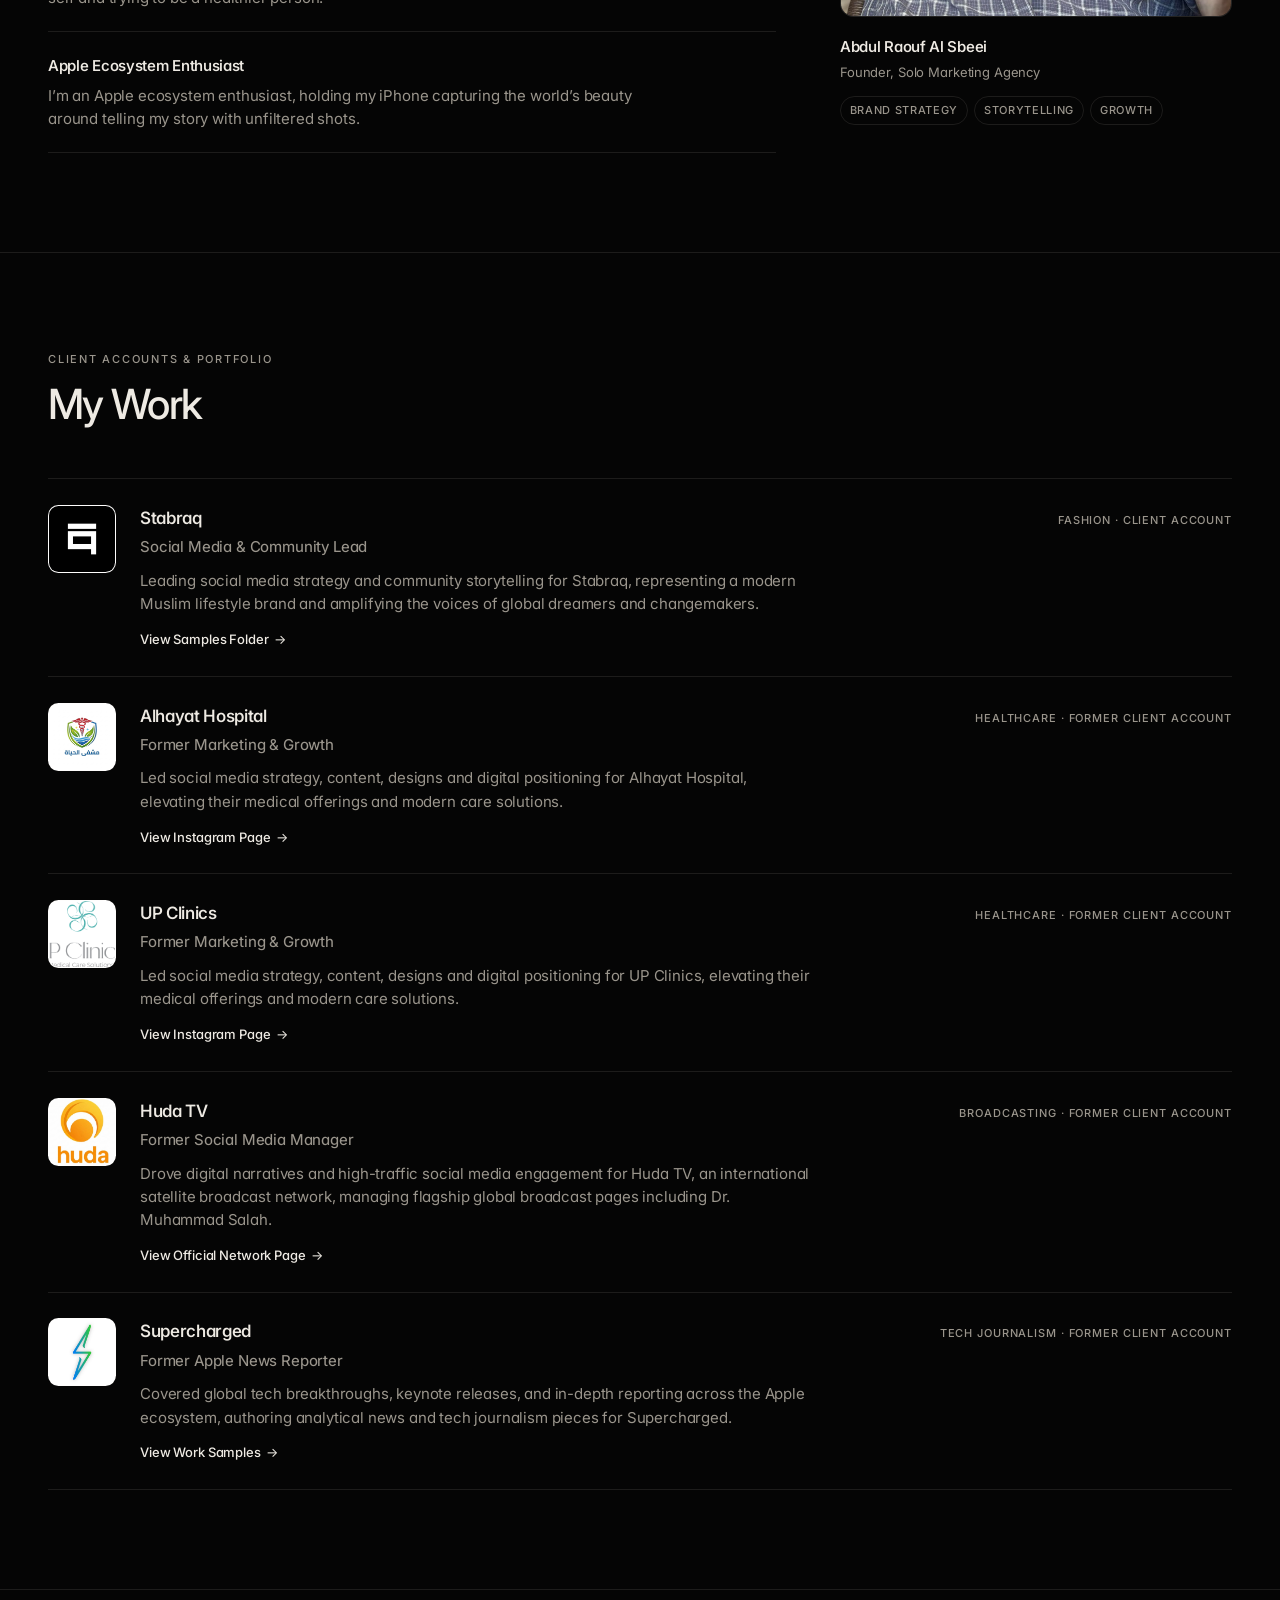
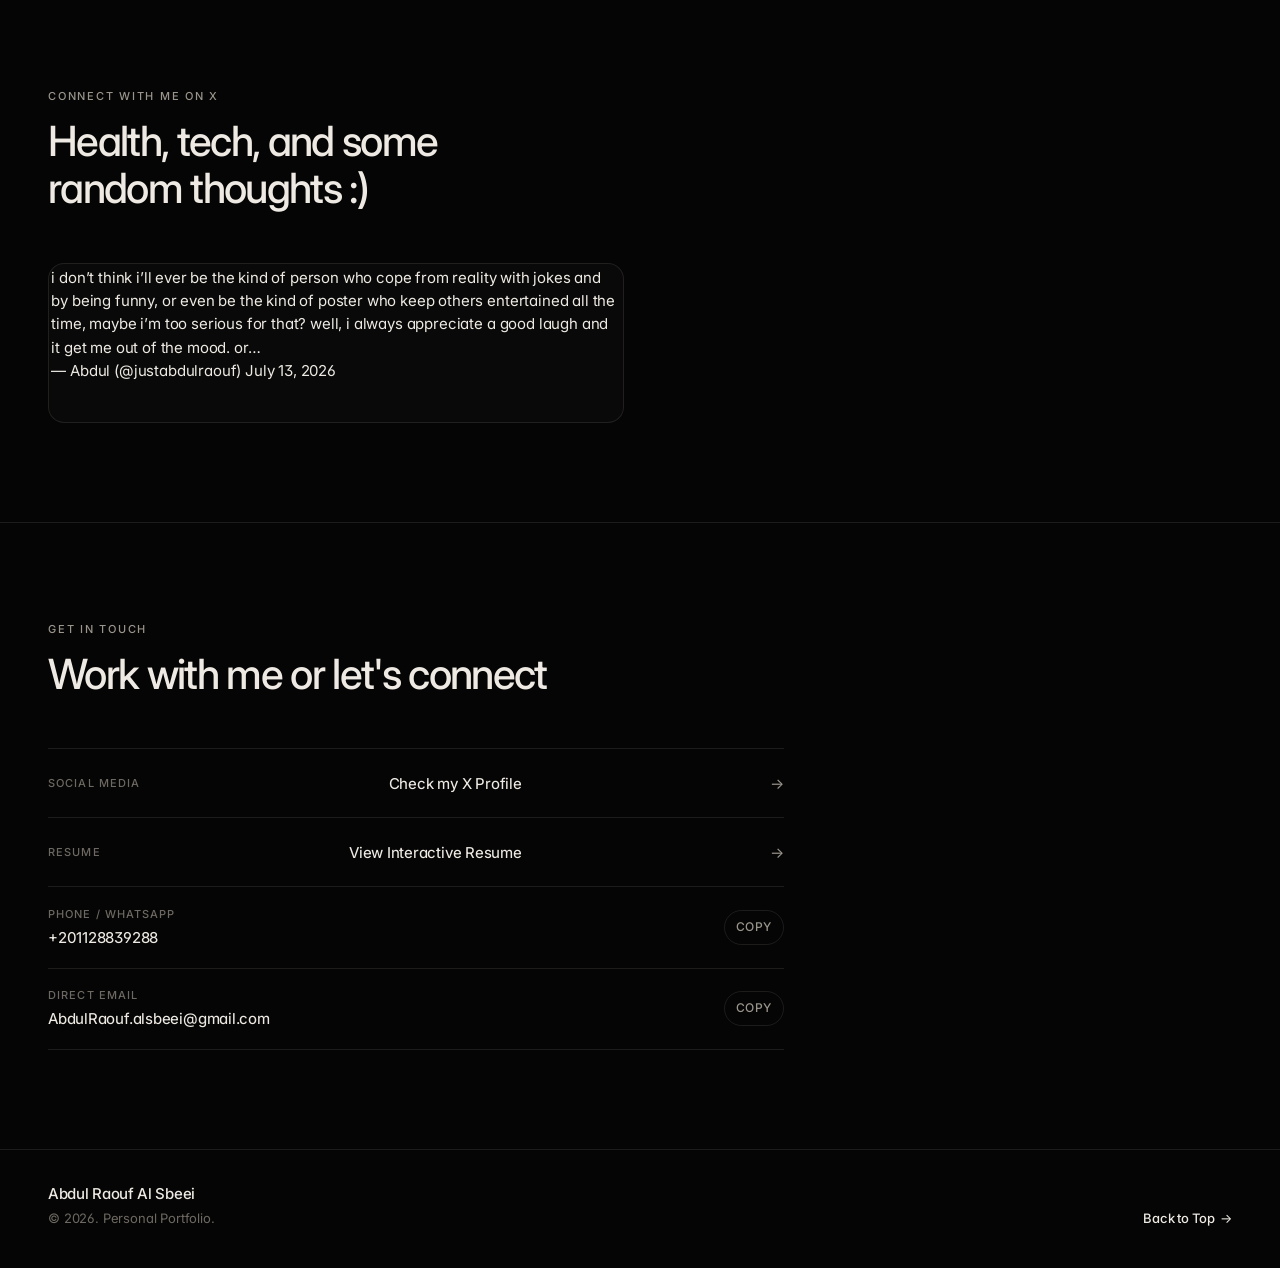
==== commit 33c33337: "Lock background scroll without pulling the sticky header off-screen position:fixed on the body shift" ====
--- a/index.html
+++ b/index.html
@@ -35,7 +35,7 @@
   <script>
     document.documentElement.classList.add("js-ready");
   </script>
-  <link rel="stylesheet" href="styles.css?v=2.1.2">
+  <link rel="stylesheet" href="styles.css?v=2.1.3">
 </head>
 <body>
   <a class="skip-link" href="#main">Skip to content</a>
@@ -288,6 +288,6 @@
 
   <div class="toast" id="toast" role="status" aria-live="polite">Copied to clipboard!</div>
   <script async src="https://platform.twitter.com/widgets.js" charset="utf-8"></script>
-  <script src="script.js?v=2.1.2"></script>
+  <script src="script.js?v=2.1.3"></script>
 </body>
 </html>
--- a/styles.css
+++ b/styles.css
@@ -803,7 +803,12 @@
     border-bottom: 1px solid var(--line);
   }
   html.menu-open,
-  body.menu-open { overflow: hidden; }
+  body.menu-open {
+    overflow: hidden;
+    overscroll-behavior: none;
+    touch-action: none;
+  }
+  body.menu-open .site-nav { touch-action: pan-y; }
 }
 
 @media (max-width: 560px) {
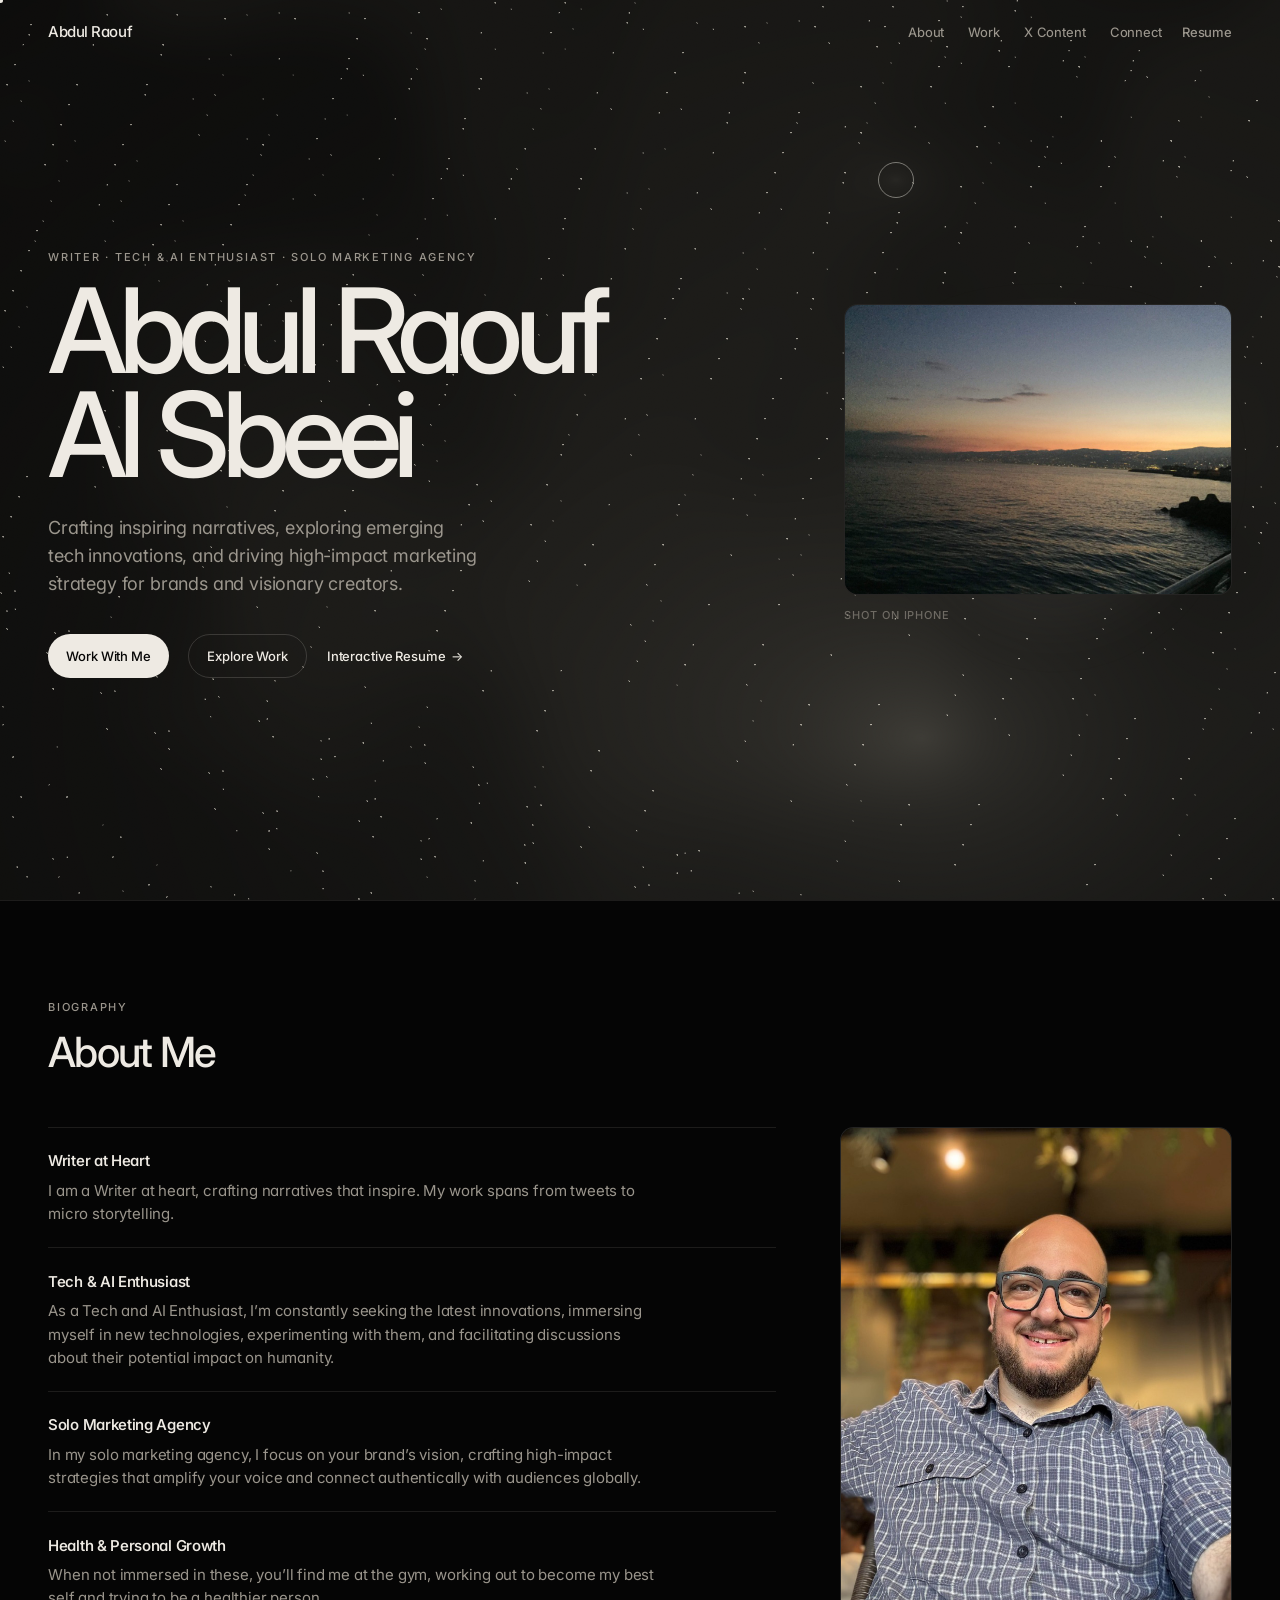
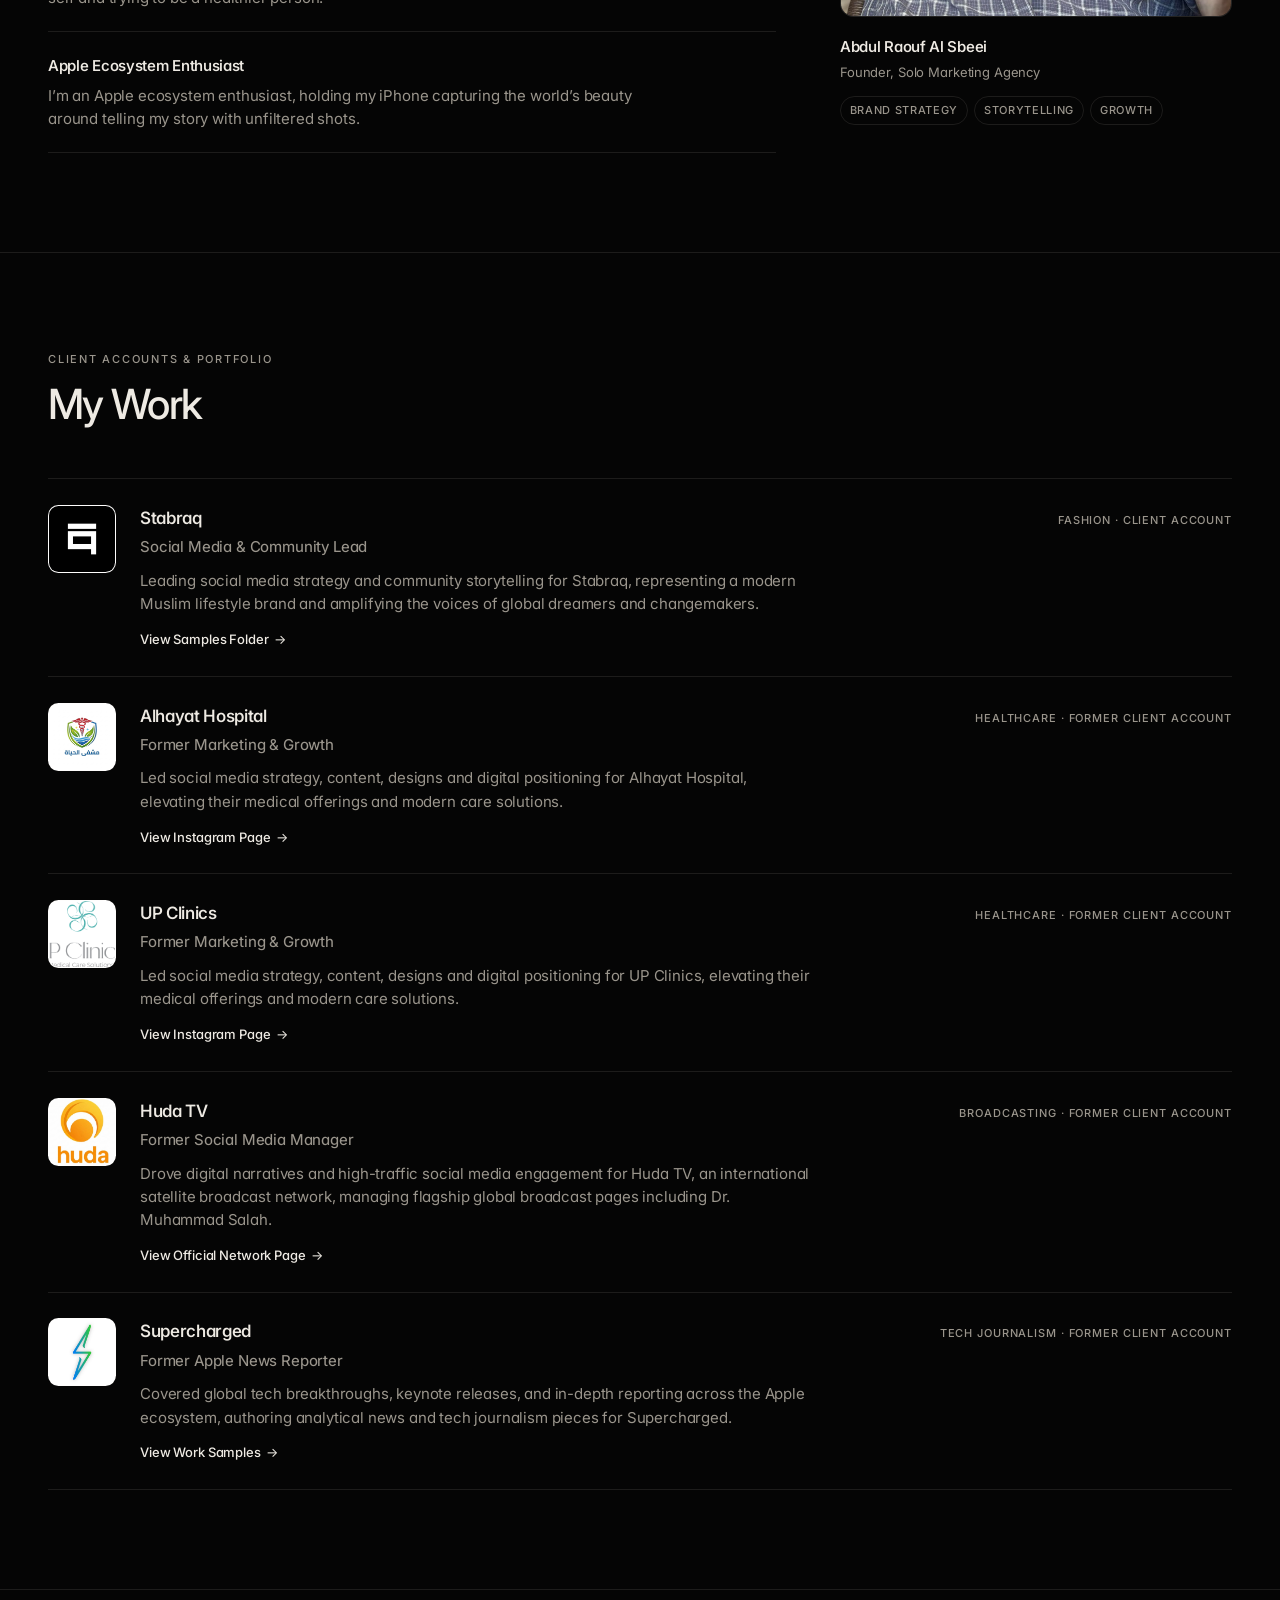
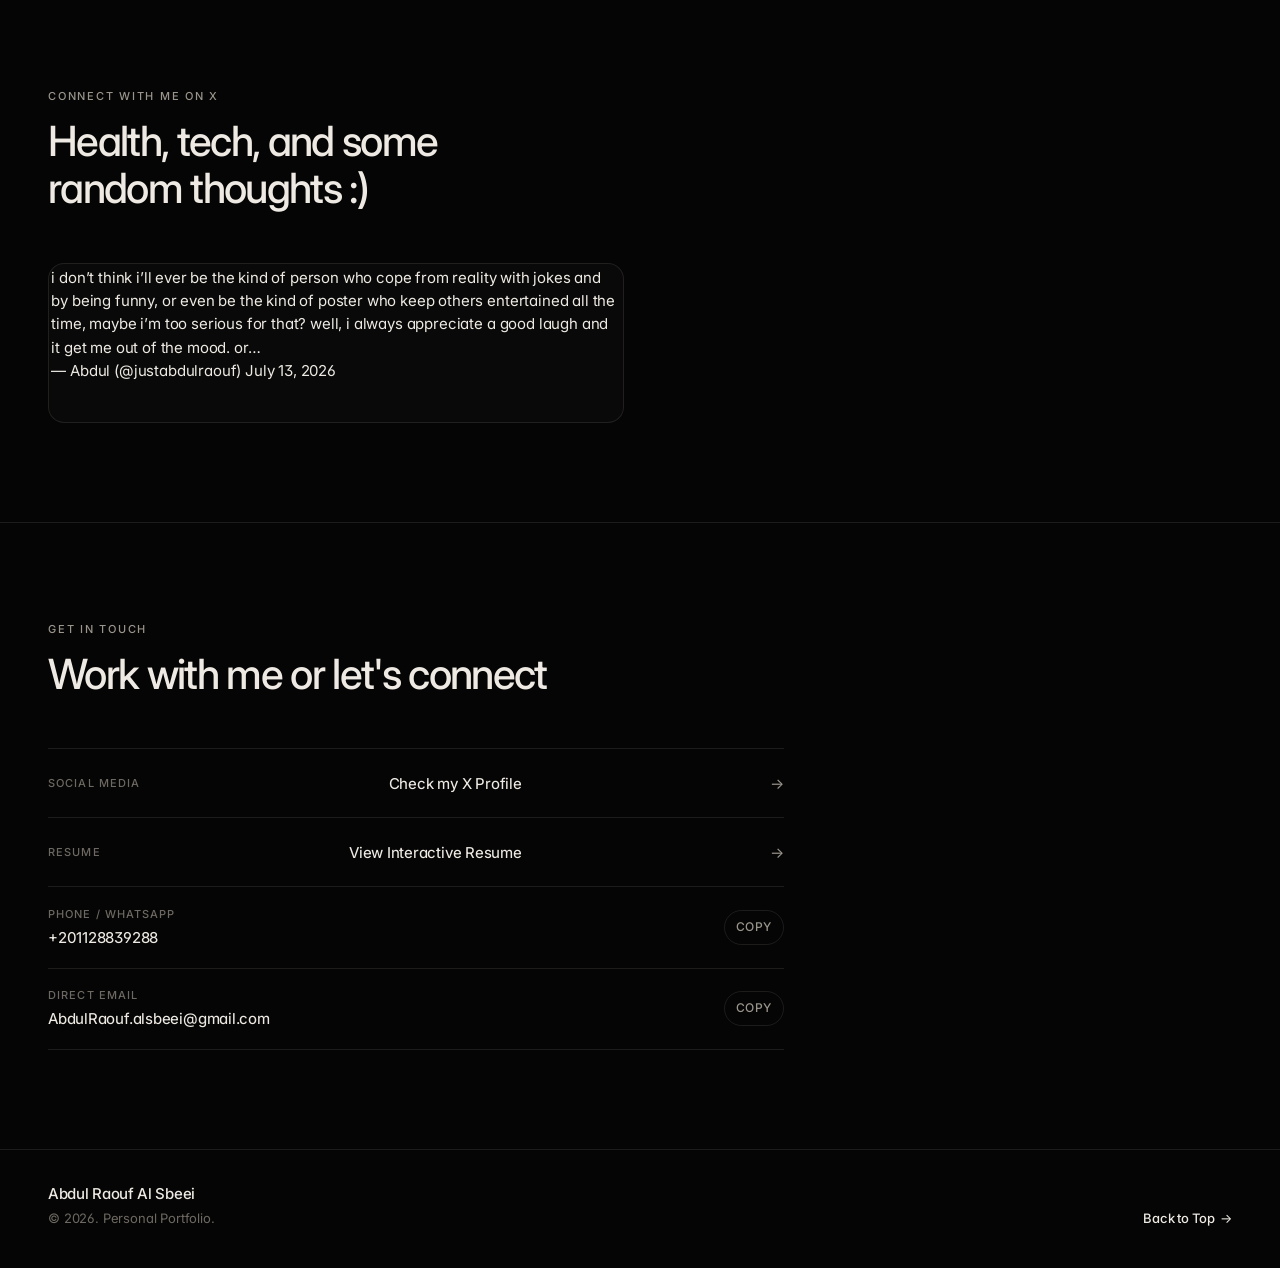
==== commit 04592f85: "Keep the sticky header working by moving overflow-x clip off the html element Clipping overflow on t" ====
--- a/index.html
+++ b/index.html
@@ -35,7 +35,7 @@
   <script>
     document.documentElement.classList.add("js-ready");
   </script>
-  <link rel="stylesheet" href="styles.css?v=2.1.3">
+  <link rel="stylesheet" href="styles.css?v=2.1.4">
 </head>
 <body>
   <a class="skip-link" href="#main">Skip to content</a>
@@ -288,6 +288,6 @@
 
   <div class="toast" id="toast" role="status" aria-live="polite">Copied to clipboard!</div>
   <script async src="https://platform.twitter.com/widgets.js" charset="utf-8"></script>
-  <script src="script.js?v=2.1.3"></script>
+  <script src="script.js?v=2.1.4"></script>
 </body>
 </html>
--- a/styles.css
+++ b/styles.css
@@ -34,7 +34,6 @@
   background: var(--bg);
   color: var(--fg);
   hanging-punctuation: first last;
-  overflow-x: clip;
 }
 
 html.js-ready .reveal {
@@ -464,6 +463,8 @@
   from { transform: translateY(108%); filter: blur(10px); opacity: 0.4; }
   to { transform: none; filter: none; opacity: 1; }
 }
+
+main { overflow-x: clip; }
 
 /* Sections */
 
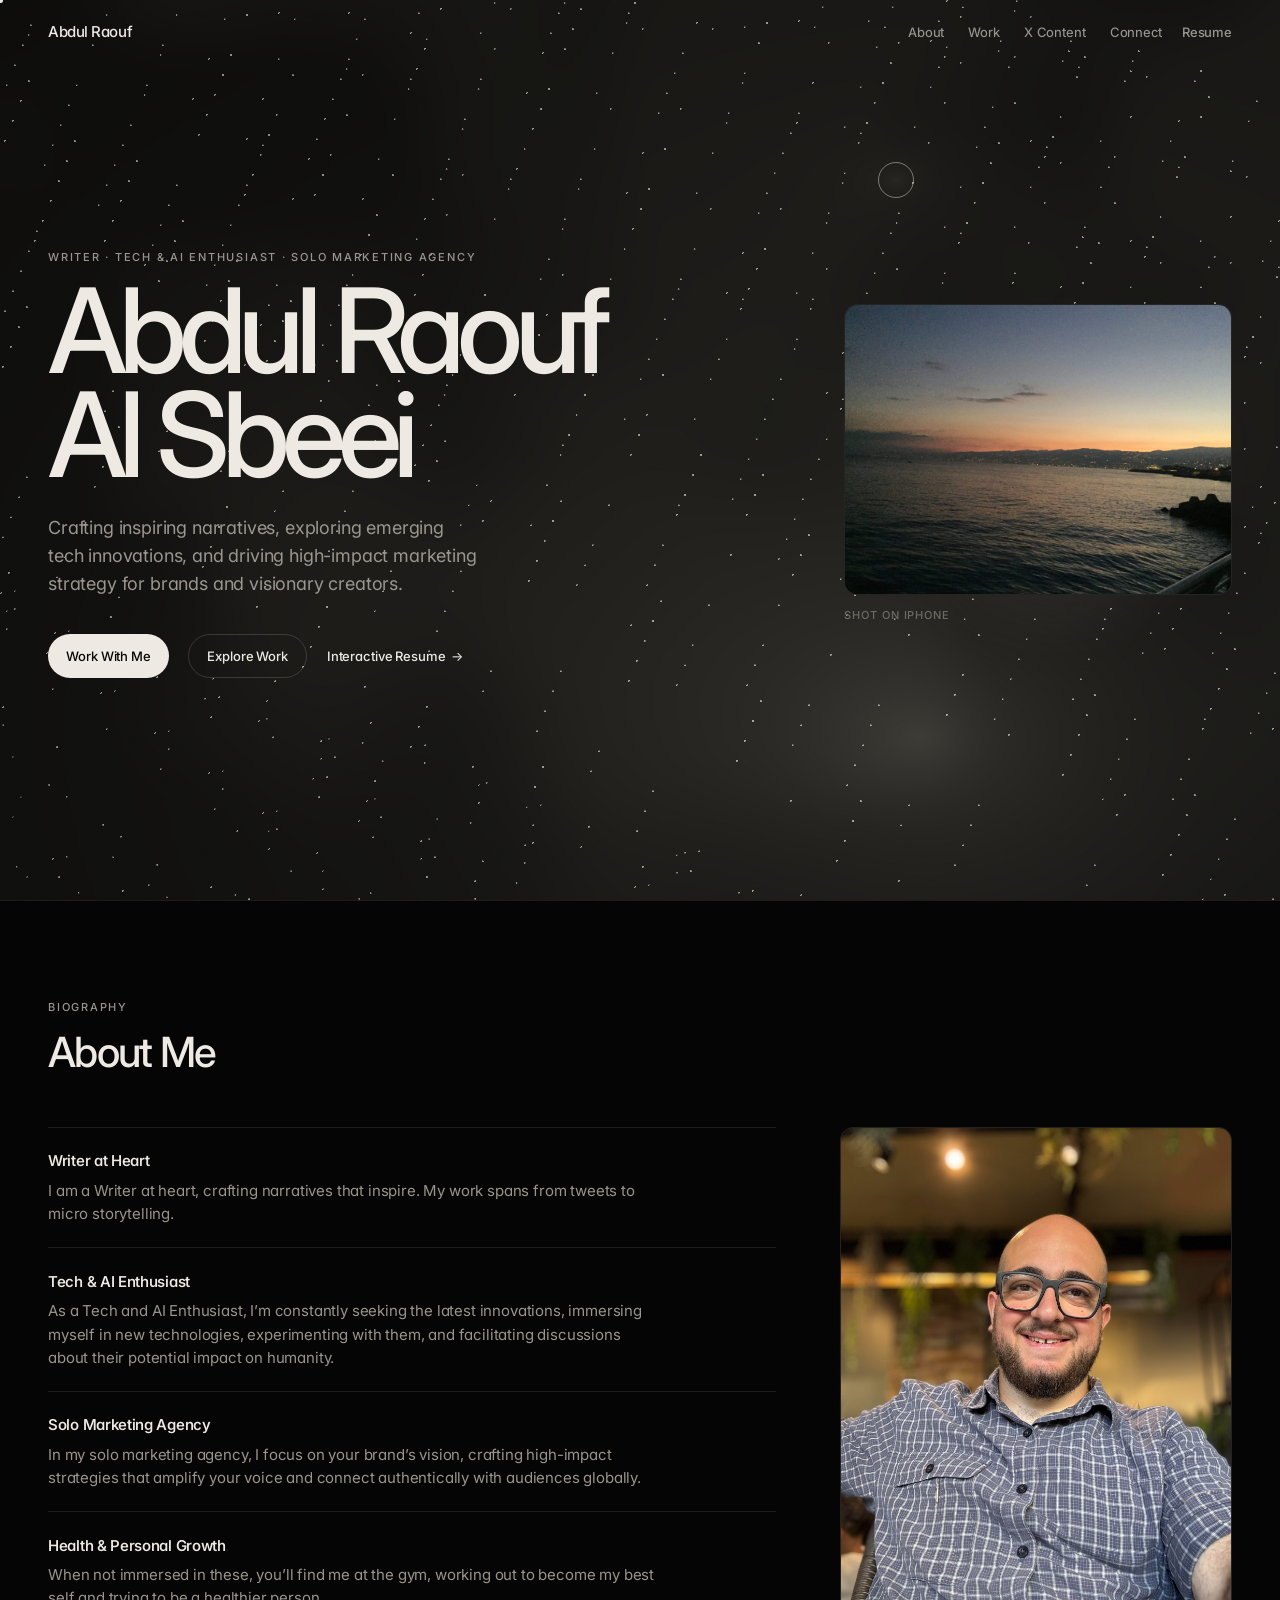
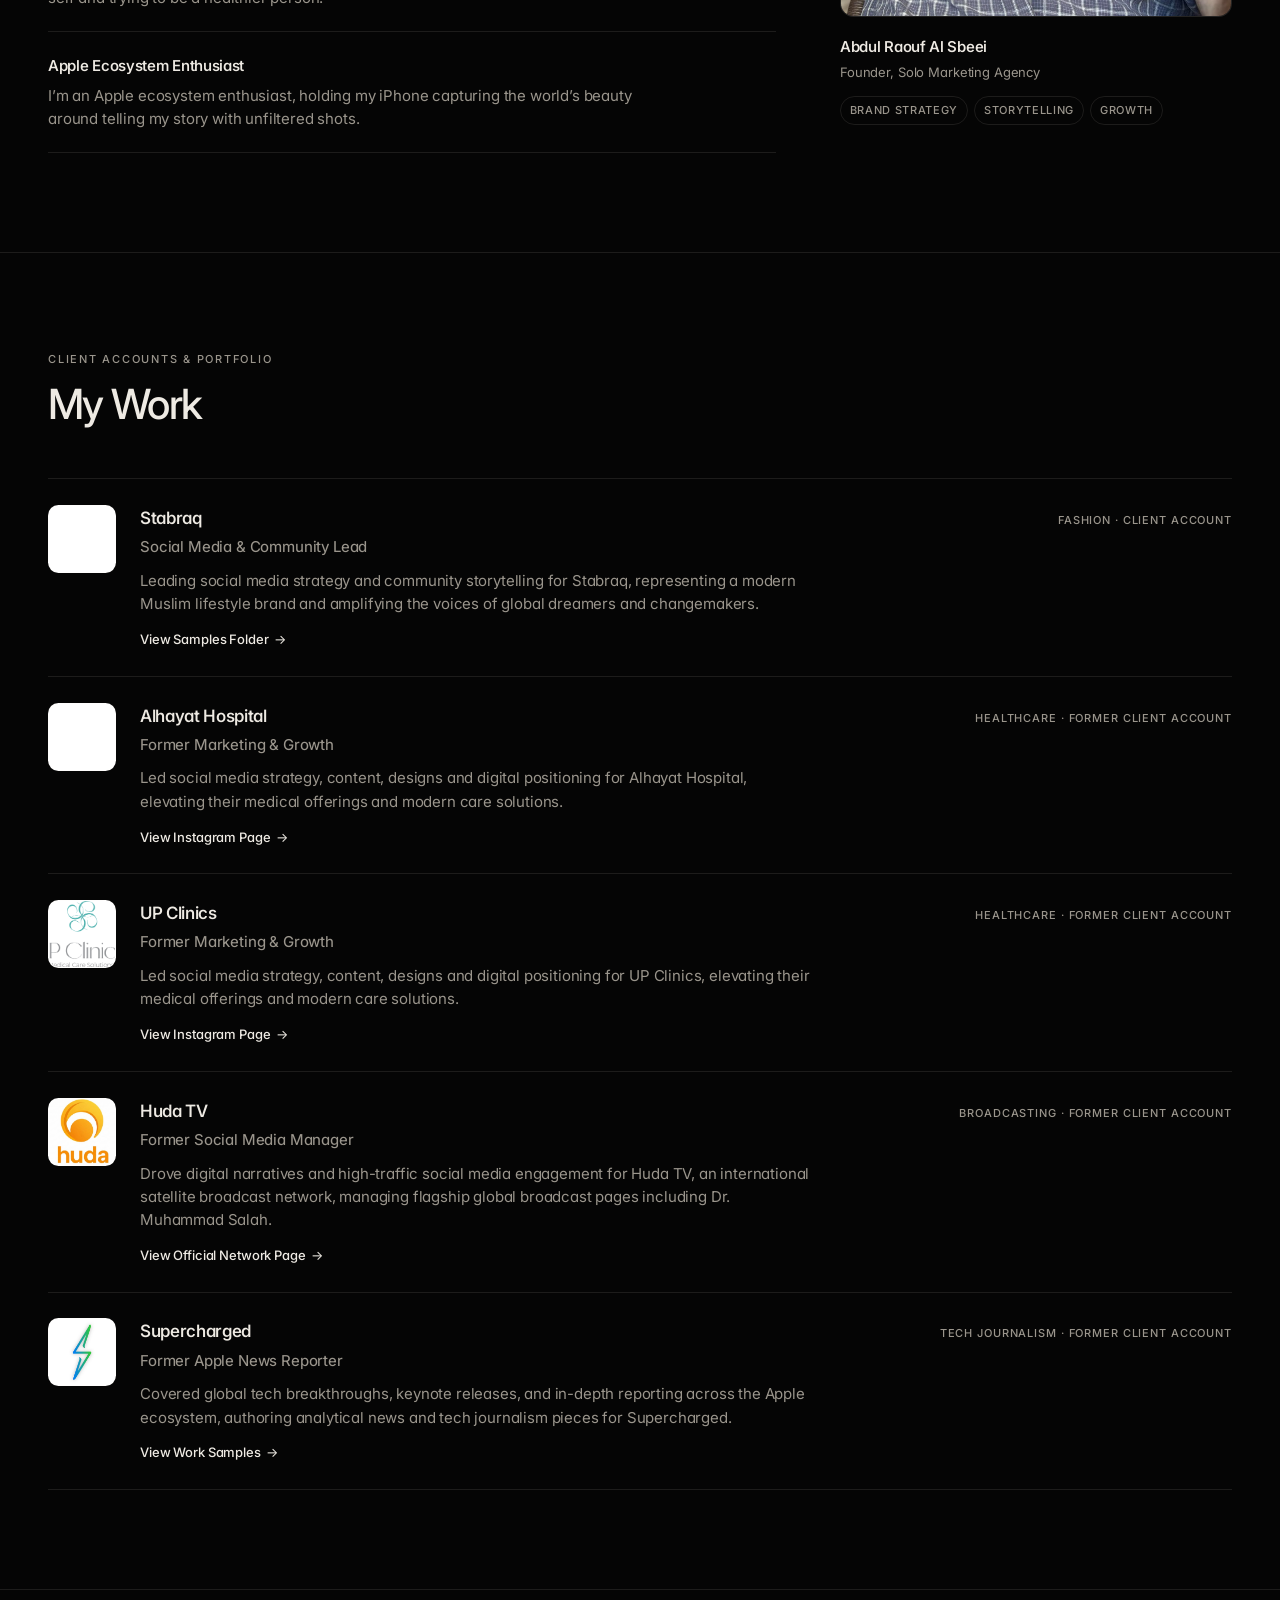
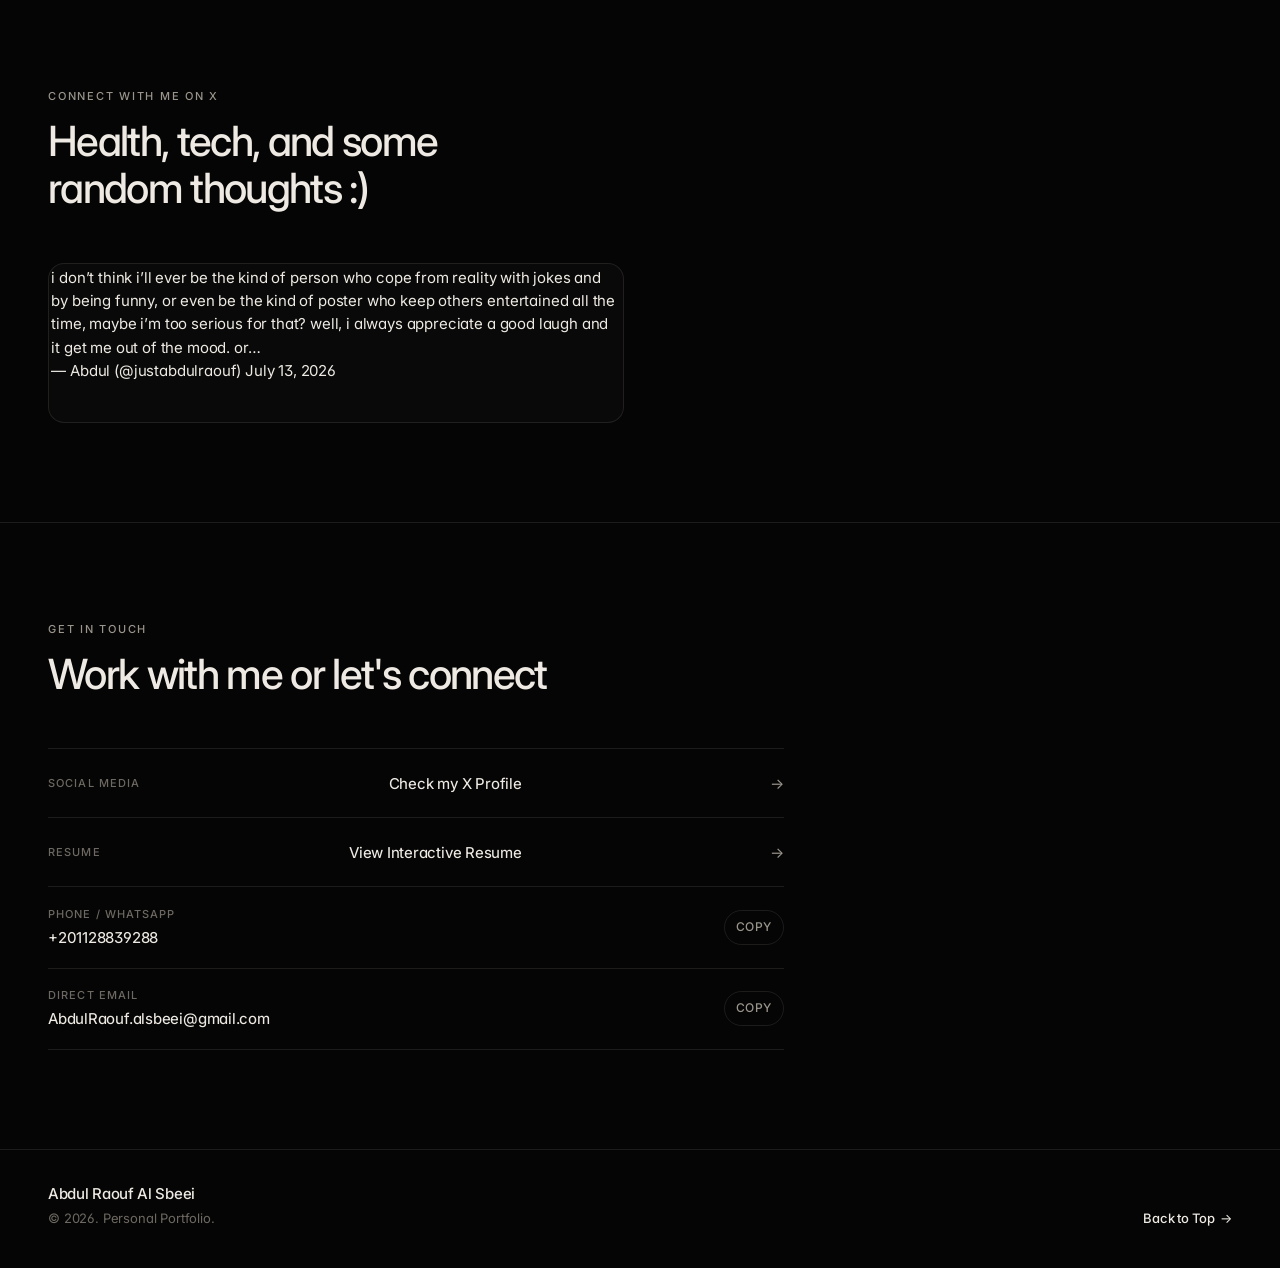
==== commit 763b2f30: "Pin the mobile header to the viewport while the menu is open Overflow locking can unstick position:s" ====
--- a/index.html
+++ b/index.html
@@ -35,7 +35,7 @@
   <script>
     document.documentElement.classList.add("js-ready");
   </script>
-  <link rel="stylesheet" href="styles.css?v=2.1.4">
+  <link rel="stylesheet" href="styles.css?v=2.1.5">
 </head>
 <body>
   <a class="skip-link" href="#main">Skip to content</a>
@@ -288,6 +288,6 @@
 
   <div class="toast" id="toast" role="status" aria-live="polite">Copied to clipboard!</div>
   <script async src="https://platform.twitter.com/widgets.js" charset="utf-8"></script>
-  <script src="script.js?v=2.1.4"></script>
+  <script src="script.js?v=2.1.5"></script>
 </body>
 </html>
--- a/styles.css
+++ b/styles.css
@@ -775,6 +775,15 @@
   .hero-layout, .about-layout { grid-template-columns: 1fr; }
   .display { font-size: clamp(3.1rem, 16vw, 5.25rem); }
   .portrait-card { position: static; order: -1; max-width: 22rem; }
+  /* Pin the bar to the viewport while the menu is open, in case overflow
+     locking unsticks position:sticky. */
+  body.menu-open .site-header {
+    position: fixed;
+    top: 0;
+    left: 0;
+    right: 0;
+    width: 100%;
+  }
   .menu-btn { display: inline-flex; }
   .nav-resume-mobile { display: block; }
   .site-nav {
@@ -803,11 +812,9 @@
     padding: 0.85rem 0;
     border-bottom: 1px solid var(--line);
   }
-  html.menu-open,
   body.menu-open {
     overflow: hidden;
     overscroll-behavior: none;
-    touch-action: none;
   }
   body.menu-open .site-nav { touch-action: pan-y; }
 }
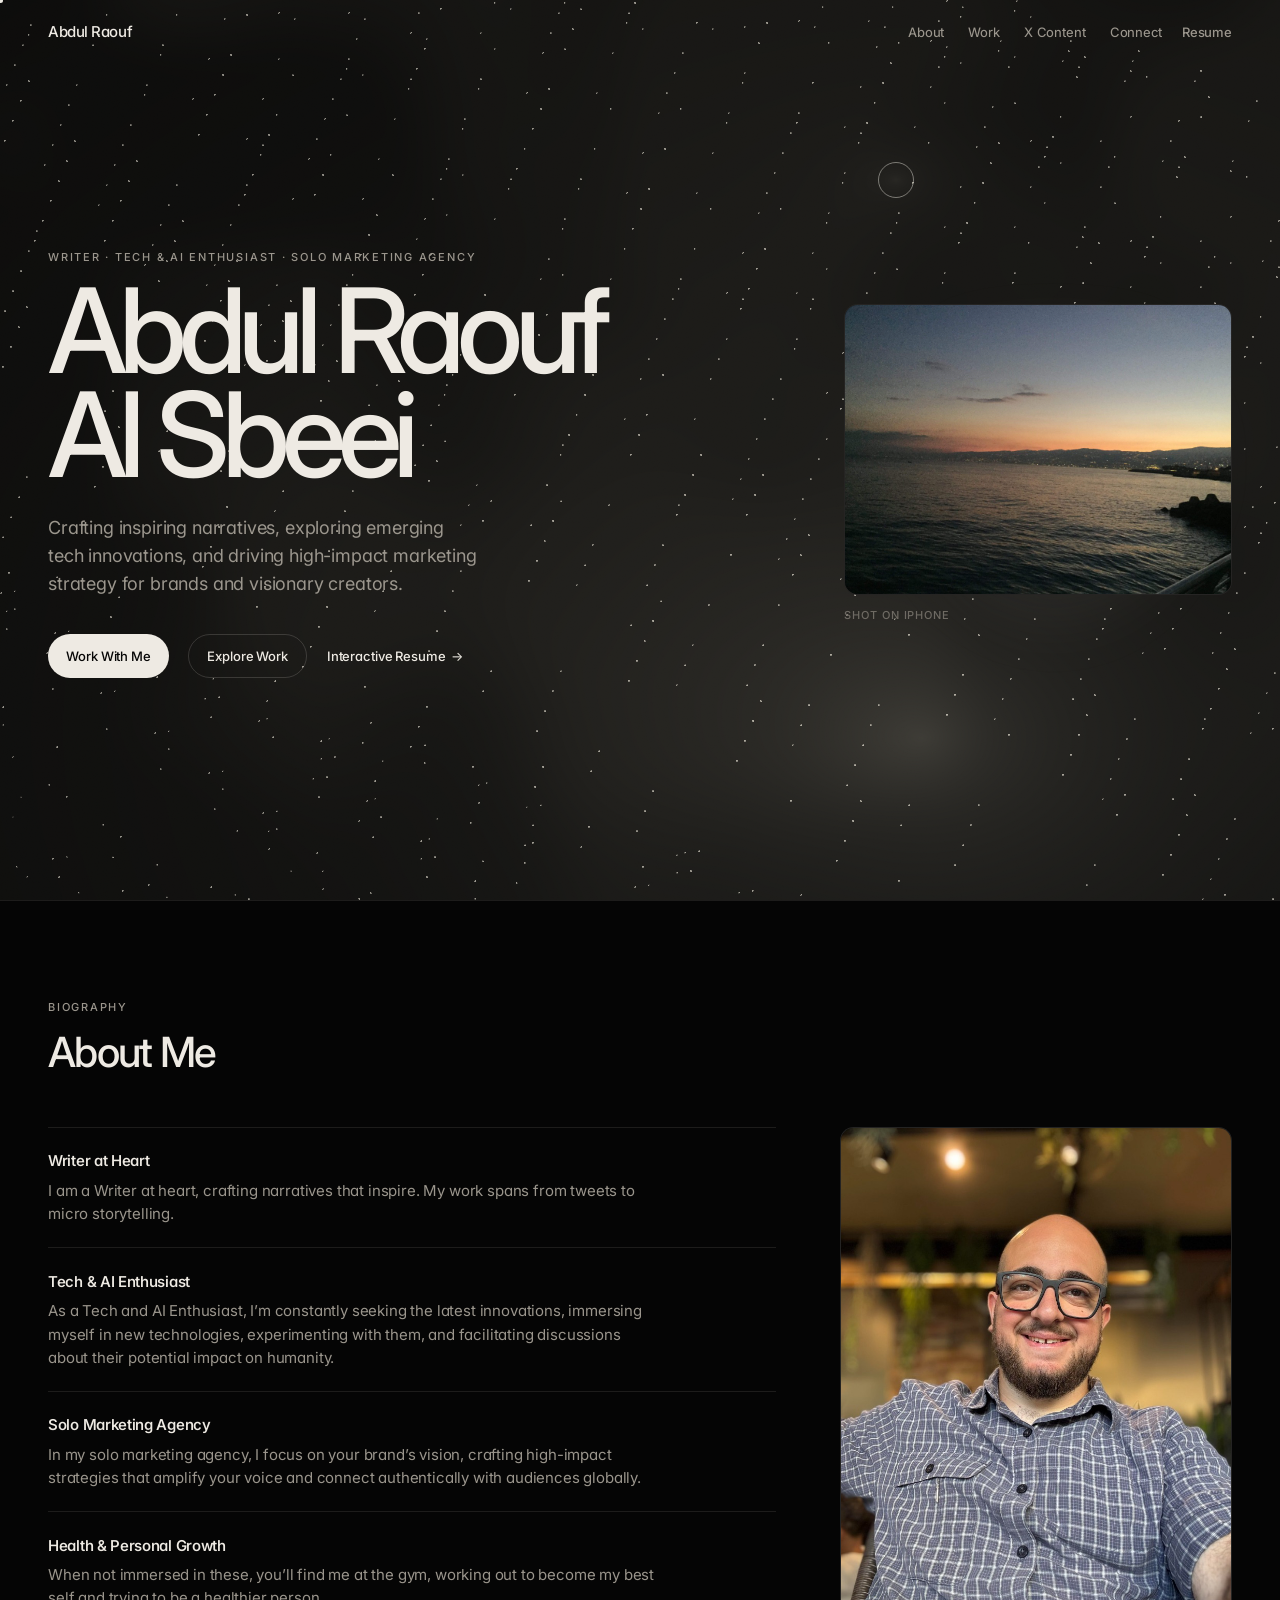
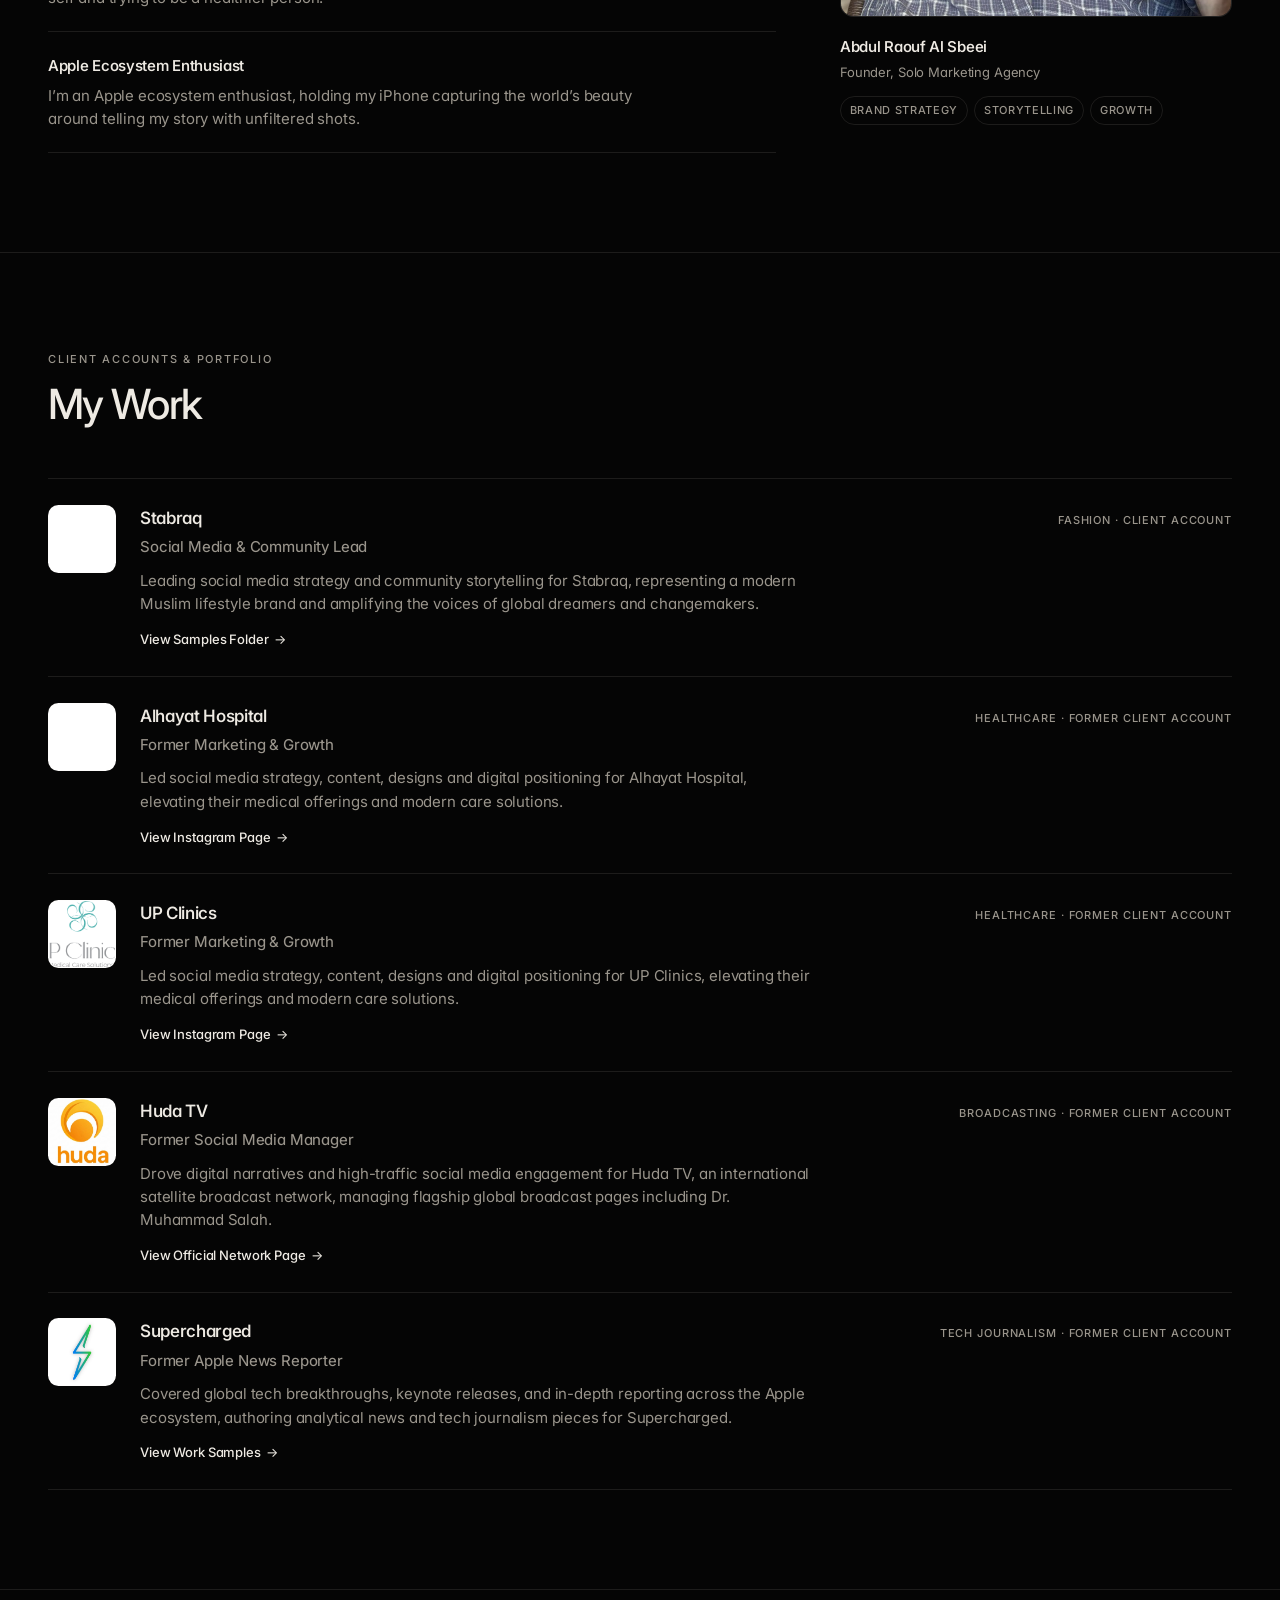
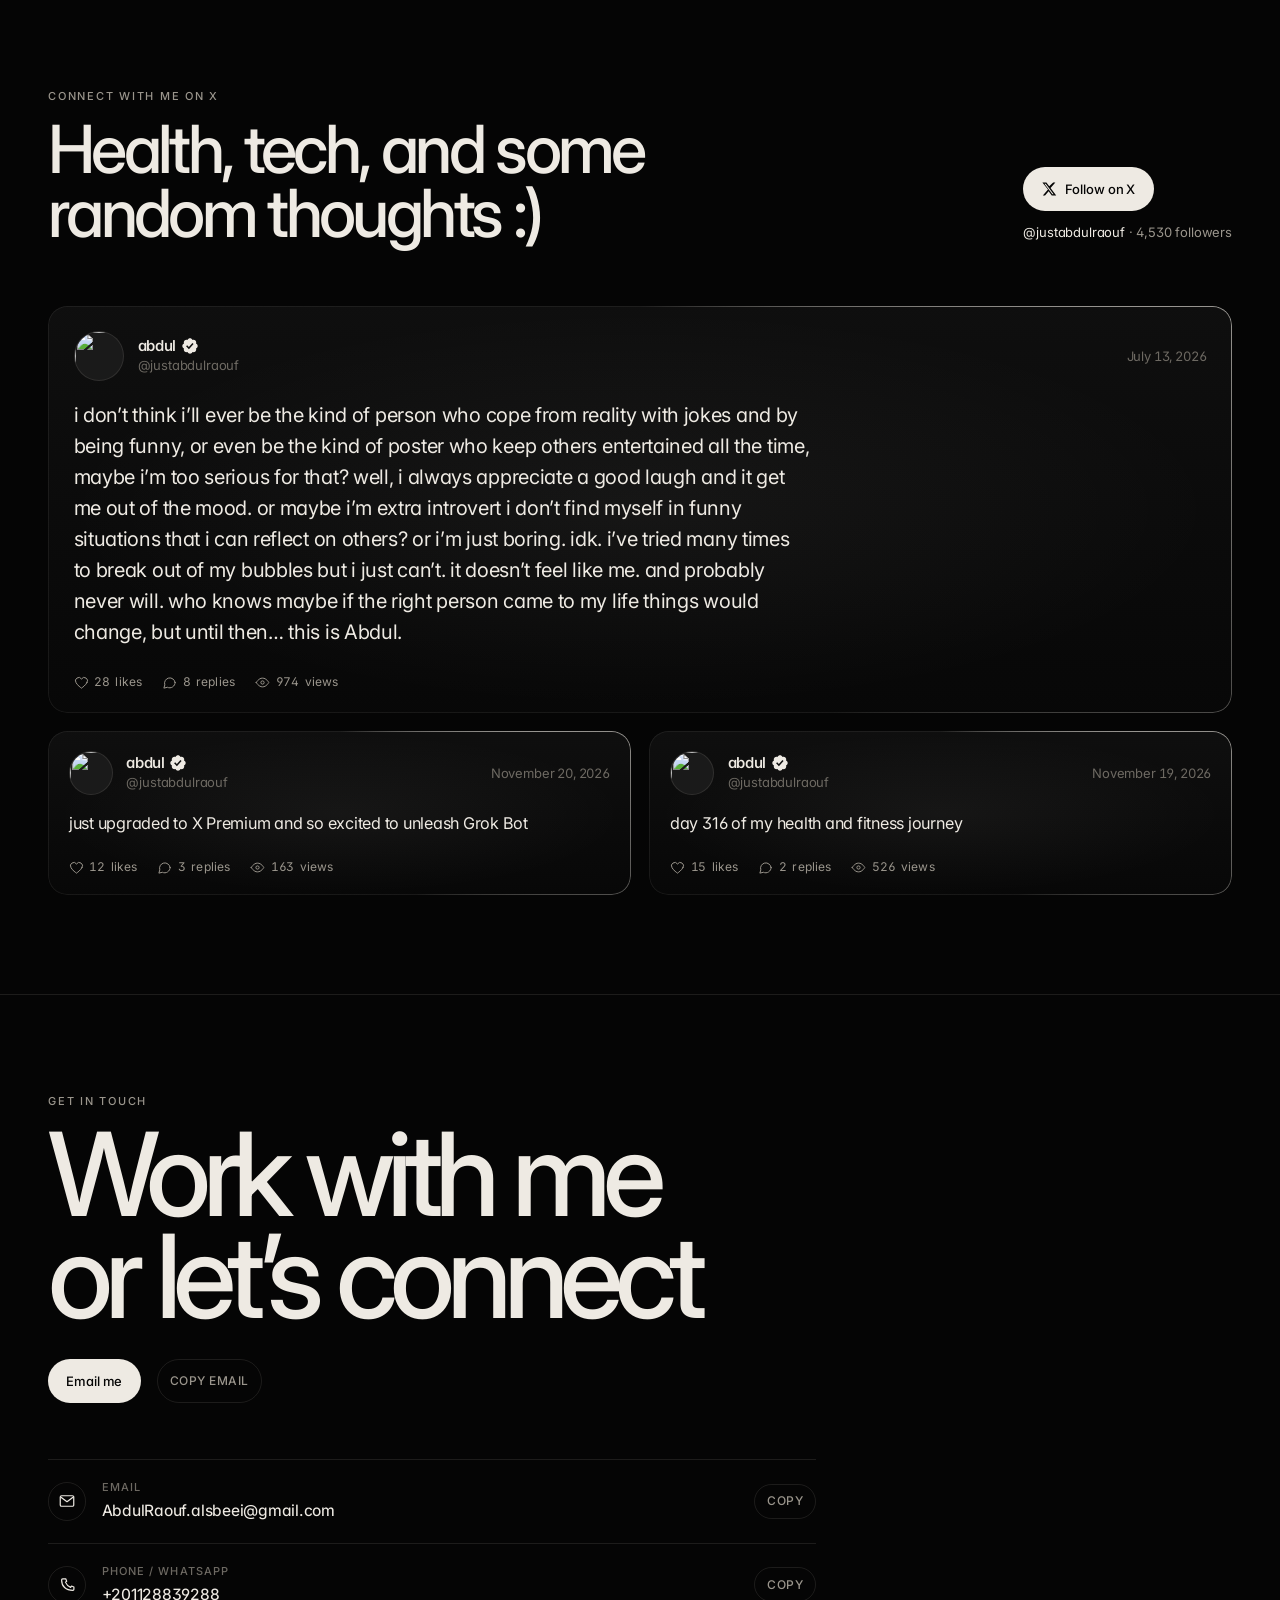
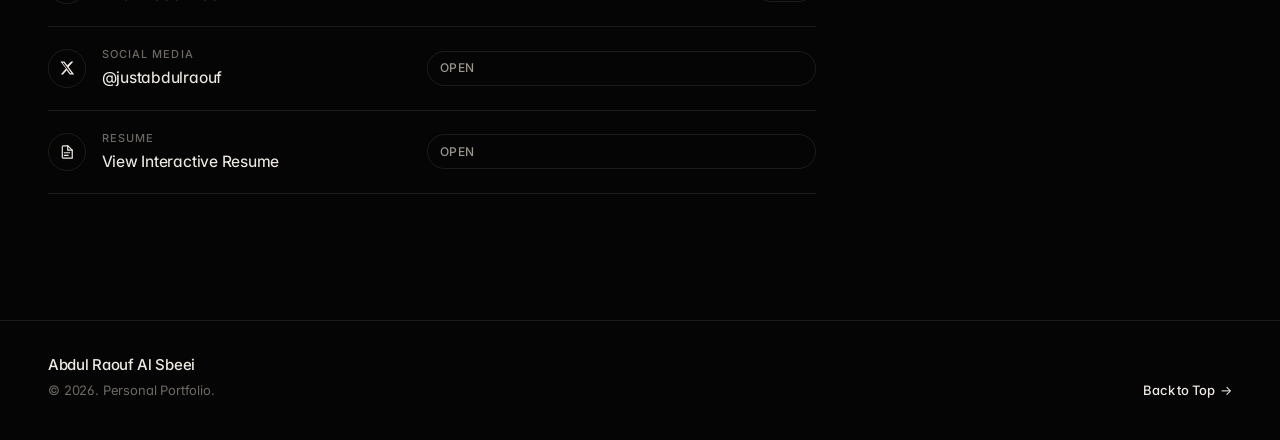
==== commit e6c678e3: "Redesign X, contact, and resume sections in the Grok aesthetic Replace the official X embed and widg" ====
--- a/index.html
+++ b/index.html
@@ -29,13 +29,14 @@
   <meta name="twitter:image" content="https://justabdulraouf.me/assets/profile.jpg">
 
   <link rel="preload" as="image" href="assets/hero-bg.jpg" fetchpriority="high">
+  <link rel="preconnect" href="https://pbs.twimg.com">
   <link rel="preconnect" href="https://fonts.googleapis.com">
   <link rel="preconnect" href="https://fonts.gstatic.com" crossorigin>
   <link href="https://fonts.googleapis.com/css2?family=Inter:ital,opsz,wght@0,14..32,300..700;1,14..32,300..700&amp;display=swap" rel="stylesheet">
   <script>
     document.documentElement.classList.add("js-ready");
   </script>
-  <link rel="stylesheet" href="styles.css?v=2.1.5">
+  <link rel="stylesheet" href="styles.css?v=2.2.0">
 </head>
 <body>
   <a class="skip-link" href="#main">Skip to content</a>
@@ -221,54 +222,159 @@
 
     <section class="section" id="x-spotlight">
       <div class="shell">
-        <header class="section-head reveal">
-          <p class="eyebrow">Connect with me on X</p>
-          <h2>Health, tech, and some random thoughts :)</h2>
+        <header class="section-head x-head reveal">
+          <div class="x-head-copy">
+            <p class="eyebrow">Connect with me on X</p>
+            <h2 class="x-title">Health, tech, and some random thoughts :)</h2>
+          </div>
+          <div class="x-head-actions">
+            <a class="btn btn-solid" href="https://x.com/justabdulraouf" target="_blank" rel="noopener noreferrer" data-magnetic>
+              <svg class="btn-icon" width="16" height="16" viewBox="0 0 24 24" aria-hidden="true" focusable="false"><path fill="currentColor" d="M18.244 2.25h3.308l-7.227 8.26 8.502 11.24H16.17l-4.714-6.231-5.401 6.231H2.744l7.727-8.835L2.086 2.25H8.08l4.253 5.622L18.244 2.25zm-1.161 17.52h1.833L7.084 4.126H5.117z"/></svg>
+              Follow on X
+            </a>
+            <p class="x-follow-meta"><a href="https://x.com/justabdulraouf" target="_blank" rel="noopener noreferrer">@justabdulraouf</a> · 4,530 followers</p>
+          </div>
         </header>
-        <div class="embed-frame reveal">
-          <blockquote class="twitter-tweet" data-theme="dark" data-dnt="true" data-align="left">
-            <p lang="en" dir="ltr">i don’t think i’ll ever be the kind of person who cope from reality with jokes and by being funny, or even be the kind of poster who keep others entertained all the time, maybe i’m too serious for that? well, i always appreciate a good laugh and it get me out of the mood. or…</p>
-            &mdash; Abdul (@justabdulraouf) <a href="https://twitter.com/justabdulraouf/status/2076716952622621158?ref_src=twsrc%5Etfw">July 13, 2026</a>
-          </blockquote>
+
+        <!-- Post data fetched from the public X API on 20 Nov 2026 (Africa/Cairo) and hardcoded. Do not invent text, dates, or counts. -->
+        <div class="x-feed">
+          <article class="x-card x-card--featured reveal">
+            <a class="x-card-link" href="https://x.com/justabdulraouf/status/2076716952622621158" target="_blank" rel="noopener noreferrer">
+              <header class="x-card-head">
+                <img class="x-avatar" src="https://pbs.twimg.com/profile_images/2111119246872727552/Fu_vniww_400x400.jpg" alt="" width="48" height="48" loading="lazy" decoding="async" referrerpolicy="no-referrer">
+                <div class="x-identity">
+                  <p class="x-name">
+                    abdul
+                    <svg class="x-verified" width="18" height="18" viewBox="0 0 24 24" role="img" aria-label="Verified account"><title>Verified account</title><path fill="currentColor" d="M22.25 12c0-1.43-.88-2.67-2.19-3.34.46-1.39.2-2.9-.81-3.91s-2.52-1.27-3.91-.81c-.66-1.31-1.91-2.19-3.34-2.19s-2.67.88-3.33 2.19c-1.4-.46-2.91-.2-3.92.81s-1.26 2.52-.8 3.91c-1.31.67-2.2 1.91-2.2 3.34s.89 2.67 2.2 3.34c-.46 1.39-.21 2.9.8 3.91s2.52 1.26 3.91.81c.67 1.31 1.91 2.19 3.34 2.19s2.68-.88 3.34-2.19c1.39.45 2.9.2 3.91-.81s1.27-2.52.81-3.91c1.31-.67 2.19-1.91 2.19-3.34zm-11.71 4.2L6.8 12.46l1.41-1.42 2.26 2.26 4.8-5.23 1.47 1.36-6.2 6.77z"/></svg>
+                  </p>
+                  <p class="x-handle">@justabdulraouf</p>
+                </div>
+                <time class="x-date" datetime="2026-07-13T17:14:39.000Z">July 13, 2026</time>
+              </header>
+              <p class="x-text">i don’t think i’ll ever be the kind of person who cope from reality with jokes and by being funny, or even be the kind of poster who keep others entertained all the time, maybe i’m too serious for that? well, i always appreciate a good laugh and it get me out of the mood. or maybe i’m extra introvert i don’t find myself in funny situations that i can reflect on others? or i’m just boring. idk. i’ve tried many times to break out of my bubbles but i just can’t. it doesn’t feel like me. and probably never will. who knows maybe if the right person came to my life things would change, but until then… this is Abdul.</p>
+              <footer class="x-metrics">
+                <span><svg width="15" height="15" viewBox="0 0 24 24" aria-hidden="true"><path fill="none" stroke="currentColor" stroke-width="1.6" stroke-linecap="round" stroke-linejoin="round" d="M20.8 12.1C19.4 16 12 21 12 21S4.6 16 3.2 12.1A5.1 5.1 0 0 1 12 6.4a5.1 5.1 0 0 1 8.8 5.7Z"/></svg>28 <abbr title="Likes">likes</abbr></span>
+                <span><svg width="15" height="15" viewBox="0 0 24 24" aria-hidden="true"><path fill="none" stroke="currentColor" stroke-width="1.6" stroke-linecap="round" stroke-linejoin="round" d="M21 12a8.5 8.5 0 0 1-12.4 7.6L3 21l1.5-5.2A8.5 8.5 0 1 1 21 12Z"/></svg>8 <abbr title="Replies">replies</abbr></span>
+                <span><svg width="15" height="15" viewBox="0 0 24 24" aria-hidden="true"><path fill="none" stroke="currentColor" stroke-width="1.6" stroke-linecap="round" stroke-linejoin="round" d="M2 12s3.6-7 10-7 10 7 10 7-3.6 7-10 7S2 12 2 12Z"/><circle cx="12" cy="12" r="2.6" fill="none" stroke="currentColor" stroke-width="1.6"/></svg>974 <abbr title="Views">views</abbr></span>
+              </footer>
+            </a>
+          </article>
+
+          <article class="x-card reveal">
+            <a class="x-card-link" href="https://x.com/justabdulraouf/status/2123739991536812527" target="_blank" rel="noopener noreferrer">
+              <header class="x-card-head">
+                <img class="x-avatar" src="https://pbs.twimg.com/profile_images/2111119246872727552/Fu_vniww_400x400.jpg" alt="" width="48" height="48" loading="lazy" decoding="async" referrerpolicy="no-referrer">
+                <div class="x-identity">
+                  <p class="x-name">
+                    abdul
+                    <svg class="x-verified" width="18" height="18" viewBox="0 0 24 24" role="img" aria-label="Verified account"><title>Verified account</title><path fill="currentColor" d="M22.25 12c0-1.43-.88-2.67-2.19-3.34.46-1.39.2-2.9-.81-3.91s-2.52-1.27-3.91-.81c-.66-1.31-1.91-2.19-3.34-2.19s-2.67.88-3.33 2.19c-1.4-.46-2.91-.2-3.92.81s-1.26 2.52-.8 3.91c-1.31.67-2.2 1.91-2.2 3.34s.89 2.67 2.2 3.34c-.46 1.39-.21 2.9.8 3.91s2.52 1.26 3.91.81c.67 1.31 1.91 2.19 3.34 2.19s2.68-.88 3.34-2.19c1.39.45 2.9.2 3.91-.81s1.27-2.52.81-3.91c1.31-.67 2.19-1.91 2.19-3.34zm-11.71 4.2L6.8 12.46l1.41-1.42 2.26 2.26 4.8-5.23 1.47 1.36-6.2 6.77z"/></svg>
+                  </p>
+                  <p class="x-handle">@justabdulraouf</p>
+                </div>
+                <time class="x-date" datetime="2026-11-20T11:27:25.000Z">November 20, 2026</time>
+              </header>
+              <p class="x-text">just upgraded to X Premium and so excited to unleash Grok Bot</p>
+              <footer class="x-metrics">
+                <span><svg width="15" height="15" viewBox="0 0 24 24" aria-hidden="true"><path fill="none" stroke="currentColor" stroke-width="1.6" stroke-linecap="round" stroke-linejoin="round" d="M20.8 12.1C19.4 16 12 21 12 21S4.6 16 3.2 12.1A5.1 5.1 0 0 1 12 6.4a5.1 5.1 0 0 1 8.8 5.7Z"/></svg>12 <abbr title="Likes">likes</abbr></span>
+                <span><svg width="15" height="15" viewBox="0 0 24 24" aria-hidden="true"><path fill="none" stroke="currentColor" stroke-width="1.6" stroke-linecap="round" stroke-linejoin="round" d="M21 12a8.5 8.5 0 0 1-12.4 7.6L3 21l1.5-5.2A8.5 8.5 0 1 1 21 12Z"/></svg>3 <abbr title="Replies">replies</abbr></span>
+                <span><svg width="15" height="15" viewBox="0 0 24 24" aria-hidden="true"><path fill="none" stroke="currentColor" stroke-width="1.6" stroke-linecap="round" stroke-linejoin="round" d="M2 12s3.6-7 10-7 10 7 10 7-3.6 7-10 7S2 12 2 12Z"/><circle cx="12" cy="12" r="2.6" fill="none" stroke="currentColor" stroke-width="1.6"/></svg>163 <abbr title="Views">views</abbr></span>
+              </footer>
+            </a>
+          </article>
+
+          <article class="x-card reveal">
+            <a class="x-card-link" href="https://x.com/justabdulraouf/status/2123353771086696826" target="_blank" rel="noopener noreferrer">
+              <header class="x-card-head">
+                <img class="x-avatar" src="https://pbs.twimg.com/profile_images/2111119246872727552/Fu_vniww_400x400.jpg" alt="" width="48" height="48" loading="lazy" decoding="async" referrerpolicy="no-referrer">
+                <div class="x-identity">
+                  <p class="x-name">
+                    abdul
+                    <svg class="x-verified" width="18" height="18" viewBox="0 0 24 24" role="img" aria-label="Verified account"><title>Verified account</title><path fill="currentColor" d="M22.25 12c0-1.43-.88-2.67-2.19-3.34.46-1.39.2-2.9-.81-3.91s-2.52-1.27-3.91-.81c-.66-1.31-1.91-2.19-3.34-2.19s-2.67.88-3.33 2.19c-1.4-.46-2.91-.2-3.92.81s-1.26 2.52-.8 3.91c-1.31.67-2.2 1.91-2.2 3.34s.89 2.67 2.2 3.34c-.46 1.39-.21 2.9.8 3.91s2.52 1.26 3.91.81c.67 1.31 1.91 2.19 3.34 2.19s2.68-.88 3.34-2.19c1.39.45 2.9.2 3.91-.81s1.27-2.52.81-3.91c1.31-.67 2.19-1.91 2.19-3.34zm-11.71 4.2L6.8 12.46l1.41-1.42 2.26 2.26 4.8-5.23 1.47 1.36-6.2 6.77z"/></svg>
+                  </p>
+                  <p class="x-handle">@justabdulraouf</p>
+                </div>
+                <time class="x-date" datetime="2026-11-19T09:52:43.000Z">November 19, 2026</time>
+              </header>
+              <p class="x-text">day 316 of my health and fitness journey</p>
+              <footer class="x-metrics">
+                <span><svg width="15" height="15" viewBox="0 0 24 24" aria-hidden="true"><path fill="none" stroke="currentColor" stroke-width="1.6" stroke-linecap="round" stroke-linejoin="round" d="M20.8 12.1C19.4 16 12 21 12 21S4.6 16 3.2 12.1A5.1 5.1 0 0 1 12 6.4a5.1 5.1 0 0 1 8.8 5.7Z"/></svg>15 <abbr title="Likes">likes</abbr></span>
+                <span><svg width="15" height="15" viewBox="0 0 24 24" aria-hidden="true"><path fill="none" stroke="currentColor" stroke-width="1.6" stroke-linecap="round" stroke-linejoin="round" d="M21 12a8.5 8.5 0 0 1-12.4 7.6L3 21l1.5-5.2A8.5 8.5 0 1 1 21 12Z"/></svg>2 <abbr title="Replies">replies</abbr></span>
+                <span><svg width="15" height="15" viewBox="0 0 24 24" aria-hidden="true"><path fill="none" stroke="currentColor" stroke-width="1.6" stroke-linecap="round" stroke-linejoin="round" d="M2 12s3.6-7 10-7 10 7 10 7-3.6 7-10 7S2 12 2 12Z"/><circle cx="12" cy="12" r="2.6" fill="none" stroke="currentColor" stroke-width="1.6"/></svg>526 <abbr title="Views">views</abbr></span>
+              </footer>
+            </a>
+          </article>
         </div>
       </div>
     </section>
 
-    <section class="section" id="contact">
+    <section class="section contact-section" id="contact">
       <div class="shell">
-        <header class="section-head reveal">
+        <header class="close-cta reveal">
           <p class="eyebrow">Get In Touch</p>
-          <h2>Work with me or let's connect</h2>
+          <h2 class="display close-display">
+            <span class="display-line"><span>Work with me</span></span>
+            <span class="display-line"><span>or let’s connect</span></span>
+          </h2>
+          <div class="close-actions">
+            <a class="btn btn-solid" href="mailto:AbdulRaouf.alsbeei@gmail.com" data-magnetic>Email me</a>
+            <button type="button" class="btn btn-ghost copy-btn" data-copy="AbdulRaouf.alsbeei@gmail.com" aria-label="Copy email address"><span class="copy-label">Copy email</span></button>
+          </div>
         </header>
         <ul class="contact-list">
           <li class="reveal">
-            <a class="contact-row" href="https://x.com/justabdulraouf" target="_blank" rel="noopener noreferrer">
-              <span class="contact-label">Social Media</span>
-              <span class="contact-value">Check my X Profile</span>
-            </a>
-          </li>
-          <li class="reveal">
-            <a class="contact-row" href="resume.html">
-              <span class="contact-label">Resume</span>
-              <span class="contact-value">View Interactive Resume</span>
-            </a>
+            <div class="contact-row">
+              <a href="mailto:AbdulRaouf.alsbeei@gmail.com">
+                <span class="contact-icon" aria-hidden="true">
+                  <svg width="18" height="18" viewBox="0 0 24 24"><path fill="none" stroke="currentColor" stroke-width="1.6" stroke-linecap="round" stroke-linejoin="round" d="M3 6.75A1.75 1.75 0 0 1 4.75 5h14.5A1.75 1.75 0 0 1 21 6.75v10.5A1.75 1.75 0 0 1 19.25 19H4.75A1.75 1.75 0 0 1 3 17.25Z"/><path fill="none" stroke="currentColor" stroke-width="1.6" stroke-linecap="round" stroke-linejoin="round" d="m4 7 8 6 8-6"/></svg>
+                </span>
+                <span class="contact-copy">
+                  <span class="contact-label">Email</span>
+                  <span class="contact-value">AbdulRaouf.alsbeei@gmail.com</span>
+                </span>
+              </a>
+              <button type="button" class="copy-btn" data-copy="AbdulRaouf.alsbeei@gmail.com" aria-label="Copy email address"><span class="copy-label">Copy</span></button>
+            </div>
           </li>
           <li class="reveal">
             <div class="contact-row">
               <a href="tel:+201128839288">
-                <span class="contact-label">Phone / WhatsApp</span>
-                <span class="contact-value">+201128839288</span>
+                <span class="contact-icon" aria-hidden="true">
+                  <svg width="18" height="18" viewBox="0 0 24 24"><path fill="none" stroke="currentColor" stroke-width="1.6" stroke-linecap="round" stroke-linejoin="round" d="M7.2 3.8h3.1l1.3 3.2-1.7 1.2a12.4 12.4 0 0 0 6.9 6.9l1.2-1.7 3.2 1.3v3.1c0 .7-.6 1.4-1.4 1.4C10.4 19.2 4.8 13.6 4.8 5.2c0-.8.7-1.4 1.4-1.4Z"/></svg>
+                </span>
+                <span class="contact-copy">
+                  <span class="contact-label">Phone / WhatsApp</span>
+                  <span class="contact-value">+201128839288</span>
+                </span>
               </a>
-              <button type="button" class="copy-btn" data-copy="+201128839288" aria-label="Copy phone number">Copy</button>
+              <button type="button" class="copy-btn" data-copy="+201128839288" aria-label="Copy phone number"><span class="copy-label">Copy</span></button>
             </div>
           </li>
           <li class="reveal">
             <div class="contact-row">
-              <a href="mailto:AbdulRaouf.alsbeei@gmail.com">
-                <span class="contact-label">Direct Email</span>
-                <span class="contact-value">AbdulRaouf.alsbeei@gmail.com</span>
+              <a href="https://x.com/justabdulraouf" target="_blank" rel="noopener noreferrer">
+                <span class="contact-icon" aria-hidden="true">
+                  <svg width="16" height="16" viewBox="0 0 24 24"><path fill="currentColor" d="M18.244 2.25h3.308l-7.227 8.26 8.502 11.24H16.17l-4.714-6.231-5.401 6.231H2.744l7.727-8.835L2.086 2.25H8.08l4.253 5.622L18.244 2.25zm-1.161 17.52h1.833L7.084 4.126H5.117z"/></svg>
+                </span>
+                <span class="contact-copy">
+                  <span class="contact-label">Social Media</span>
+                  <span class="contact-value">@justabdulraouf</span>
+                </span>
               </a>
-              <button type="button" class="copy-btn" data-copy="AbdulRaouf.alsbeei@gmail.com" aria-label="Copy email address">Copy</button>
+              <a class="contact-go" href="https://x.com/justabdulraouf" target="_blank" rel="noopener noreferrer" aria-label="Open X profile">Open</a>
+            </div>
+          </li>
+          <li class="reveal">
+            <div class="contact-row">
+              <a href="resume.html">
+                <span class="contact-icon" aria-hidden="true">
+                  <svg width="18" height="18" viewBox="0 0 24 24"><path fill="none" stroke="currentColor" stroke-width="1.6" stroke-linecap="round" stroke-linejoin="round" d="M7 3.75h6.2L19 9.5V20.25H7A1.25 1.25 0 0 1 5.75 19V5A1.25 1.25 0 0 1 7 3.75Z"/><path fill="none" stroke="currentColor" stroke-width="1.6" stroke-linecap="round" d="M13 3.75V9.5h6M8.5 13h7M8.5 16.5h5"/></svg>
+                </span>
+                <span class="contact-copy">
+                  <span class="contact-label">Resume</span>
+                  <span class="contact-value">View Interactive Resume</span>
+                </span>
+              </a>
+              <a class="contact-go" href="resume.html" aria-label="Open interactive resume">Open</a>
             </div>
           </li>
         </ul>
@@ -287,7 +393,6 @@
   </footer>
 
   <div class="toast" id="toast" role="status" aria-live="polite">Copied to clipboard!</div>
-  <script async src="https://platform.twitter.com/widgets.js" charset="utf-8"></script>
-  <script src="script.js?v=2.1.5"></script>
+  <script src="script.js?v=2.2.0"></script>
 </body>
 </html>
--- a/styles.css
+++ b/styles.css
@@ -1,4 +1,4 @@
-/* justabdulraouf.me v2 — black canvas, cinematic Grok energy, precise craft */
+/* justabdulraouf.me v3 — black canvas, cinematic Grok energy, precise craft */
 
 :root {
   --bg: #050505;
@@ -601,24 +601,177 @@
 .work-body p { color: var(--muted); max-width: 42rem; }
 .work-body .text-link { margin-top: 0.85rem; }
 
-/* Official X embed */
-
-.embed-frame {
-  max-width: 36rem;
-  min-height: 10rem;
-  padding: 0.15rem;
+/* X posts — custom Grok-style cards (no widgets.js) */
+
+@property --x-angle {
+  syntax: "<angle>";
+  inherits: false;
+  initial-value: 0deg;
+}
+
+.x-head {
+  display: grid;
+  grid-template-columns: minmax(0, 1fr) auto;
+  gap: 1.5rem 2.5rem;
+  align-items: end;
+  max-width: none;
+  margin-bottom: clamp(2.25rem, 5vw, 3.75rem);
+}
+.x-title {
+  font-size: clamp(2.15rem, 5.4vw, 4.15rem);
+  letter-spacing: -0.055em;
+  line-height: 0.96;
+  max-width: 16ch;
+}
+.x-head-actions {
+  display: flex;
+  flex-direction: column;
+  align-items: flex-start;
+  gap: 0.7rem;
+  padding-bottom: 0.2rem;
+}
+.x-follow-meta {
+  color: var(--muted);
+  font-size: 0.8125rem;
+}
+.x-follow-meta a {
+  color: var(--fg);
+  border-bottom: 1px solid transparent;
+  transition: border-color var(--t-fast) var(--ease-travel);
+}
+.x-follow-meta a:hover { border-bottom-color: var(--line-strong); }
+.btn-icon { flex-shrink: 0; }
+
+.x-feed {
+  display: grid;
+  grid-template-columns: 1fr 1fr;
+  gap: 1.15rem;
+}
+.x-card--featured { grid-column: 1 / -1; }
+
+.x-card {
+  position: relative;
+  border-radius: 1.2rem;
+  background: linear-gradient(180deg, rgba(16, 16, 16, 0.92), rgba(8, 8, 8, 0.92));
+  isolation: isolate;
+  transition: transform 520ms var(--ease-travel);
+}
+.x-card::before {
+  content: "";
+  position: absolute;
+  inset: 0;
+  border-radius: inherit;
+  padding: 1px;
+  background: conic-gradient(from var(--x-angle), rgba(238, 234, 227, 0.07), rgba(238, 234, 227, 0.62), rgba(238, 234, 227, 0.08) 38%, rgba(238, 234, 227, 0.07));
+  -webkit-mask: linear-gradient(#000 0 0) content-box, linear-gradient(#000 0 0);
+  -webkit-mask-composite: xor;
+          mask-composite: exclude;
+  pointer-events: none;
+  animation: x-spin 9s linear infinite;
+}
+.x-card::after {
+  content: "";
+  position: absolute;
+  inset: -18%;
+  background: radial-gradient(closest-side, rgba(238, 234, 227, 0.09), transparent 72%);
+  opacity: 0.55;
+  z-index: -1;
+  pointer-events: none;
+  animation: x-breathe 6s ease-in-out infinite;
+}
+@keyframes x-spin { to { --x-angle: 360deg; } }
+@keyframes x-breathe {
+  0%, 100% { opacity: 0.32; transform: scale(0.96); }
+  50% { opacity: 0.75; transform: scale(1.03); }
+}
+.x-card-link {
+  display: flex;
+  flex-direction: column;
+  gap: 1rem;
+  padding: 1.25rem 1.3rem 1.15rem;
+  height: 100%;
+  border-radius: inherit;
+  position: relative;
+  z-index: 1;
+}
+.x-card--featured .x-card-link { padding: 1.55rem 1.6rem 1.35rem; gap: 1.2rem; }
+.x-card-head {
+  display: grid;
+  grid-template-columns: auto minmax(0, 1fr) auto;
+  gap: 0.75rem 0.85rem;
+  align-items: center;
+}
+.x-avatar {
+  width: 2.75rem;
+  height: 2.75rem;
+  border-radius: 999px;
+  object-fit: cover;
   border: 1px solid var(--line);
-  border-radius: 1rem;
-  background: rgba(12, 12, 12, 0.72);
-  overflow: hidden;
-}
-.embed-frame .twitter-tweet {
-  margin: 0 auto !important;
-}
-
-/* Contact */
-
-.contact-list { list-style: none; margin: 0; padding: 0; max-width: 46rem; }
+  background: #1a1a1a;
+}
+.x-card--featured .x-avatar { width: 3.15rem; height: 3.15rem; }
+.x-name {
+  margin: 0;
+  display: flex;
+  align-items: center;
+  gap: 0.28rem;
+  font-weight: 560;
+  letter-spacing: -0.02em;
+  line-height: 1.2;
+}
+.x-verified { color: var(--fg); flex-shrink: 0; }
+.x-handle, .x-date {
+  margin: 0;
+  color: var(--faint);
+  font-size: 0.8125rem;
+}
+.x-date { justify-self: end; font-variant-numeric: tabular-nums; white-space: nowrap; }
+.x-text {
+  margin: 0;
+  color: var(--fg);
+  font-size: 1.0125rem;
+  line-height: 1.55;
+  letter-spacing: -0.015em;
+}
+.x-card--featured .x-text {
+  font-size: clamp(1.05rem, 1.7vw, 1.25rem);
+  line-height: 1.55;
+  max-width: 46rem;
+}
+.x-metrics {
+  display: flex;
+  flex-wrap: wrap;
+  gap: 0.85rem 1.25rem;
+  margin-top: auto;
+  padding-top: 0.35rem;
+  color: var(--muted);
+  font-size: 0.75rem;
+  font-variant-numeric: tabular-nums;
+}
+.x-metrics span { display: inline-flex; align-items: center; gap: 0.35rem; }
+.x-metrics abbr { text-decoration: none; letter-spacing: 0.01em; }
+@media (hover: hover) and (pointer: fine) {
+  .x-card:hover { transform: translateY(-8px); }
+  .x-card:hover::after { opacity: 0.95; }
+}
+
+/* Contact — closing CTA */
+
+.contact-section { padding-bottom: clamp(5rem, 14vh, 8.5rem); }
+.close-cta { margin-bottom: clamp(2.25rem, 5vw, 3.5rem); }
+.close-display {
+  font-size: clamp(3rem, 10vw, 7.25rem);
+  max-width: 12ch;
+}
+.close-actions {
+  display: flex;
+  flex-wrap: wrap;
+  align-items: center;
+  gap: 0.8rem 1rem;
+  margin-top: 2rem;
+}
+
+.contact-list { list-style: none; margin: 0; padding: 0; max-width: 48rem; }
 .contact-list li { border-top: 1px solid var(--line); }
 .contact-list li:last-child { border-bottom: 1px solid var(--line); }
 .contact-row {
@@ -626,26 +779,31 @@
   align-items: center;
   justify-content: space-between;
   gap: 1rem;
-  padding: 1.15rem 0;
-  min-height: 4.25rem;
+  padding: 1.2rem 0;
+  min-height: 4.4rem;
+  transition: background-color 280ms var(--ease-travel);
 }
 .contact-row > a {
   display: flex;
-  flex-direction: column;
-  gap: 0.2rem;
+  align-items: center;
+  gap: 0.95rem;
   flex: 1;
   min-width: 0;
   transition: opacity var(--t-fast) var(--ease-travel);
 }
-.contact-row > a:hover { opacity: 0.75; }
-a.contact-row { flex-direction: row; align-items: center; }
-a.contact-row::after {
-  content: "→";
-  color: var(--muted);
-  transition: transform var(--t-fast) var(--ease-travel), color var(--t-fast) var(--ease-travel);
-}
-a.contact-row:hover { opacity: 1; }
-a.contact-row:hover::after { color: var(--fg); transform: translateX(4px); }
+.contact-row > a:hover { opacity: 0.8; }
+.contact-icon {
+  width: 2.4rem;
+  height: 2.4rem;
+  border: 1px solid var(--line);
+  border-radius: 999px;
+  display: inline-flex;
+  align-items: center;
+  justify-content: center;
+  color: var(--fg);
+  flex-shrink: 0;
+}
+.contact-copy { display: flex; flex-direction: column; gap: 0.18rem; min-width: 0; }
 .contact-label {
   display: block;
   color: var(--faint);
@@ -656,25 +814,32 @@
 }
 .contact-value {
   display: block;
-  font-size: 0.9375rem;
+  font-size: 0.975rem;
   font-weight: 450;
   letter-spacing: -0.015em;
   overflow-wrap: anywhere;
 }
-.copy-btn {
+.copy-btn,
+.contact-go {
   flex-shrink: 0;
   color: var(--muted);
   font-size: 0.75rem;
   font-weight: 500;
   letter-spacing: 0.04em;
   text-transform: uppercase;
-  padding: 0.45rem 0.7rem;
+  padding: 0.45rem 0.75rem;
   border: 1px solid var(--line);
   border-radius: 999px;
-  transition: color var(--t-fast) var(--ease-travel), border-color var(--t-fast) var(--ease-travel), background-color var(--t-fast) var(--ease-travel);
+  transition: color var(--t-fast) var(--ease-travel), border-color var(--t-fast) var(--ease-travel), background-color var(--t-fast) var(--ease-travel), transform 280ms var(--ease-travel);
 }
 .copy-btn:hover,
-.copy-btn.is-copied { color: var(--fg); border-color: var(--line-strong); }
+.copy-btn.is-copied,
+.contact-go:hover { color: var(--fg); border-color: var(--line-strong); }
+.contact-go:hover { transform: translateX(2px); }
+
+@media (hover: hover) and (pointer: fine) {
+  .contact-list li:hover .contact-row { background: linear-gradient(90deg, rgba(238, 234, 227, 0.03), transparent 70%); }
+}
 
 /* Footer & toast */
 
@@ -709,11 +874,47 @@
 
 /* Resume + 404 */
 
+body.resume-page main { overflow-x: visible; }
 .resume-main { padding: clamp(2.5rem, 8vh, 5rem) 0 5rem; }
-.resume-shell { max-width: 44rem; }
+.resume-layout {
+  display: grid;
+  grid-template-columns: 11.5rem minmax(0, 44rem);
+  gap: 2.5rem 3.5rem;
+  align-items: start;
+  max-width: 62rem;
+}
+.resume-nav {
+  position: sticky;
+  top: calc(var(--header) + 1.35rem);
+  display: flex;
+  flex-direction: column;
+  padding-top: 0.2rem;
+  align-self: start;
+}
+.resume-nav a {
+  display: block;
+  color: var(--faint);
+  font-size: 0.6875rem;
+  letter-spacing: 0.12em;
+  text-transform: uppercase;
+  font-weight: 500;
+  padding: 0.48rem 0 0.48rem 0.95rem;
+  border-left: 1px solid var(--line);
+  transition: color var(--t-fast) var(--ease-travel), border-color var(--t-fast) var(--ease-travel);
+}
+.resume-nav a:hover,
+.resume-nav a.is-active {
+  color: var(--fg);
+  border-left-color: var(--fg);
+}
+.resume-block { scroll-margin-top: calc(var(--header) + 1.4rem); }
+.resume-hero {
+  padding-bottom: 2.25rem;
+  border-bottom: 1px solid var(--line);
+}
 .resume-display { font-size: clamp(2.6rem, 8vw, 5.5rem); }
 .resume-sub { margin: 0.9rem 0 0; color: var(--muted); font-variant-numeric: tabular-nums; }
-.resume-actions { display: flex; flex-wrap: wrap; gap: 0.75rem; margin-top: 1.6rem; }
+.resume-actions { display: flex; flex-wrap: wrap; gap: 0.75rem; margin-top: 1.7rem; }
 .resume-contacts {
   list-style: none;
   display: flex;
@@ -729,35 +930,84 @@
   transition: color var(--t-fast) var(--ease-travel), border-color var(--t-fast) var(--ease-travel);
 }
 .resume-contacts a:hover { color: var(--fg); border-bottom-color: var(--line-strong); }
-.resume-block { margin-top: 3rem; padding-top: 2rem; border-top: 1px solid var(--line); }
+.resume-block { margin-top: 2.75rem; padding-top: 2rem; border-top: 1px solid var(--line); }
+.resume-hero + .resume-block { border-top: 0; margin-top: 2.25rem; padding-top: 0; }
 .resume-block h2 {
   font-size: 0.6875rem;
   letter-spacing: 0.14em;
   text-transform: uppercase;
   font-weight: 500;
   color: var(--muted);
-  margin-bottom: 1.15rem;
+  margin-bottom: 1.25rem;
+}
+.resume-subhead {
+  margin: 1.75rem 0 0.85rem;
+  font-size: 0.6875rem;
+  letter-spacing: 0.14em;
+  text-transform: uppercase;
+  font-weight: 500;
+  color: var(--muted);
 }
 .resume-block p + p { margin-top: 0.85rem; }
 .resume-block > p, .plain-list, .experience { color: var(--muted); }
 .experience, .plain-list { list-style: none; margin: 0; padding: 0; }
-.experience > li + li { margin-top: 1.6rem; padding-top: 1.6rem; border-top: 1px solid var(--line); }
-.job-head h3 { margin: 0; color: var(--fg); }
-.job-org { margin: 0.2rem 0 0; color: var(--fg); font-weight: 450; }
+.experience {
+  position: relative;
+  padding-left: 1.45rem;
+}
+.experience::before {
+  content: "";
+  position: absolute;
+  left: 0.28rem;
+  top: 0.45rem;
+  bottom: 0.45rem;
+  width: 1px;
+  background: var(--line);
+}
+.experience > li { position: relative; }
+.experience > li + li { margin-top: 1.7rem; }
+.experience > li::before {
+  content: "";
+  position: absolute;
+  left: -1.45rem;
+  top: 0.5rem;
+  width: 0.55rem;
+  height: 0.55rem;
+  border-radius: 50%;
+  background: var(--fg);
+  box-shadow: 0 0 0 4px var(--bg);
+}
+.experience > li:first-child::before {
+  box-shadow: 0 0 0 4px var(--bg), 0 0 0 6px rgba(238, 234, 227, 0.28);
+}
+.job-head h3 { margin: 0; color: var(--fg); font-size: 1.05rem; }
+.job-org { margin: 0.25rem 0 0; color: var(--fg); font-weight: 450; }
 .job-meta { margin: 0.2rem 0 0; color: var(--faint); font-size: 0.8125rem; }
 .experience p, .experience ul { margin-top: 0.8rem; }
 .experience ul { padding-left: 1.1rem; }
-.experience li + li, .plain-list li + li { margin-top: 0.35rem; }
+.experience ul li + li, .plain-list li + li { margin-top: 0.4rem; }
 .experience a { color: var(--fg); border-bottom: 1px solid var(--line-strong); }
+.skill-groups { display: flex; flex-direction: column; gap: 1.35rem; }
+.skill-group h3 {
+  margin: 0 0 0.65rem;
+  font-size: 0.75rem;
+  letter-spacing: 0.08em;
+  text-transform: uppercase;
+  font-weight: 500;
+  color: var(--fg);
+}
 .skill-list { list-style: none; display: flex; flex-wrap: wrap; gap: 0.4rem; margin: 0; padding: 0; }
 .skill-list li {
   font-size: 0.75rem;
   color: var(--muted);
-  padding: 0.32rem 0.6rem;
+  padding: 0.36rem 0.7rem;
   border: 1px solid var(--line);
   border-radius: 999px;
   letter-spacing: -0.01em;
-}
+  background: rgba(238, 234, 227, 0.025);
+}
+.resume-link-list { margin-top: 0; flex-direction: column; gap: 0.65rem; }
+.resume-link-list a { font-size: 0.9375rem; }
 
 .error-main {
   min-height: 100svh;
@@ -817,6 +1067,41 @@
     overscroll-behavior: none;
   }
   body.menu-open .site-nav { touch-action: pan-y; }
+
+  .x-head { grid-template-columns: 1fr; }
+  .x-head-actions { padding-bottom: 0; }
+  .resume-layout { grid-template-columns: 1fr; gap: 1.25rem; }
+  .resume-nav {
+    flex-direction: row;
+    flex-wrap: nowrap;
+    gap: 0.15rem;
+    overflow-x: auto;
+    top: var(--header);
+    z-index: 5;
+    margin-inline: calc(var(--pad) * -1);
+    padding: 0.65rem var(--pad);
+    background: rgba(5, 5, 5, 0.92);
+    border-bottom: 1px solid var(--line);
+    -webkit-overflow-scrolling: touch;
+  }
+  .resume-nav a {
+    border-left: 0;
+    border-bottom: 1px solid transparent;
+    padding: 0.4rem 0.7rem;
+    white-space: nowrap;
+  }
+  .resume-nav a:hover,
+  .resume-nav a.is-active {
+    border-left-color: transparent;
+    border-bottom-color: var(--fg);
+  }
+  .resume-block { scroll-margin-top: calc(var(--header) + 3.25rem); }
+}
+
+@media (max-width: 700px) {
+  .x-feed { grid-template-columns: 1fr; }
+  .x-card-head { grid-template-columns: auto minmax(0, 1fr); }
+  .x-date { grid-column: 2; justify-self: start; }
 }
 
 @media (max-width: 560px) {
@@ -825,15 +1110,28 @@
   .hero-cta { flex-direction: column; align-items: flex-start; }
   .footer-inner { flex-direction: column; align-items: flex-start; }
   .contact-row { align-items: flex-start; }
+  .x-card-link, .x-card--featured .x-card-link { padding: 1.15rem 1.05rem 1.05rem; }
+  .close-display { font-size: clamp(2.6rem, 16vw, 4.2rem); }
 }
 
 @media print {
   :root { --bg: #fff; --fg: #111; --muted: #333; --faint: #444; --line: #ddd; --fill: #111; --on-fill: #fff; }
   body, html { background: #fff; color: #111; }
-  body::before, .field, .cursor, .site-header, .site-footer, .toast, .skip-link, .resume-actions, .menu-btn { display: none !important; }
+  body::before, .field, .cursor, .site-header, .site-footer, .toast, .skip-link, .resume-actions, .menu-btn, .resume-nav { display: none !important; }
+  body.resume-page main { overflow: visible; }
   .resume-main { padding: 0; }
+  .resume-layout { display: block; max-width: none; }
+  .resume-hero { border-bottom-color: #ddd; }
   a { color: inherit; }
-  .resume-block, .experience > li + li, .section { break-inside: avoid; }
+  .resume-contacts a::after,
+  .experience a::after,
+  .resume-link-list a::after { content: " (" attr(href) ")"; font-size: 0.7rem; color: #444; }
+  .skill-list li { border-color: #ccc; background: none; color: #222; }
+  .experience::before { background: #ccc; }
+  .experience > li::before { background: #111; box-shadow: 0 0 0 4px #fff; }
+  .resume-block, .experience > li, .skill-group, .section { break-inside: avoid; }
+  .x-card::before, .x-card::after { display: none; }
+  .x-card { border: 1px solid #ddd; background: #fff; }
 }
 
 @media (prefers-reduced-motion: reduce) {
@@ -852,6 +1150,7 @@
   }
   .media-clip img,
   .hero-frame:hover .media-clip img { transform: none; }
+  .x-card, .x-card:hover { transform: none; }
   .toast { transform: translate(-50%, 0); }
   .toast:not(.show) { opacity: 0; }
 }
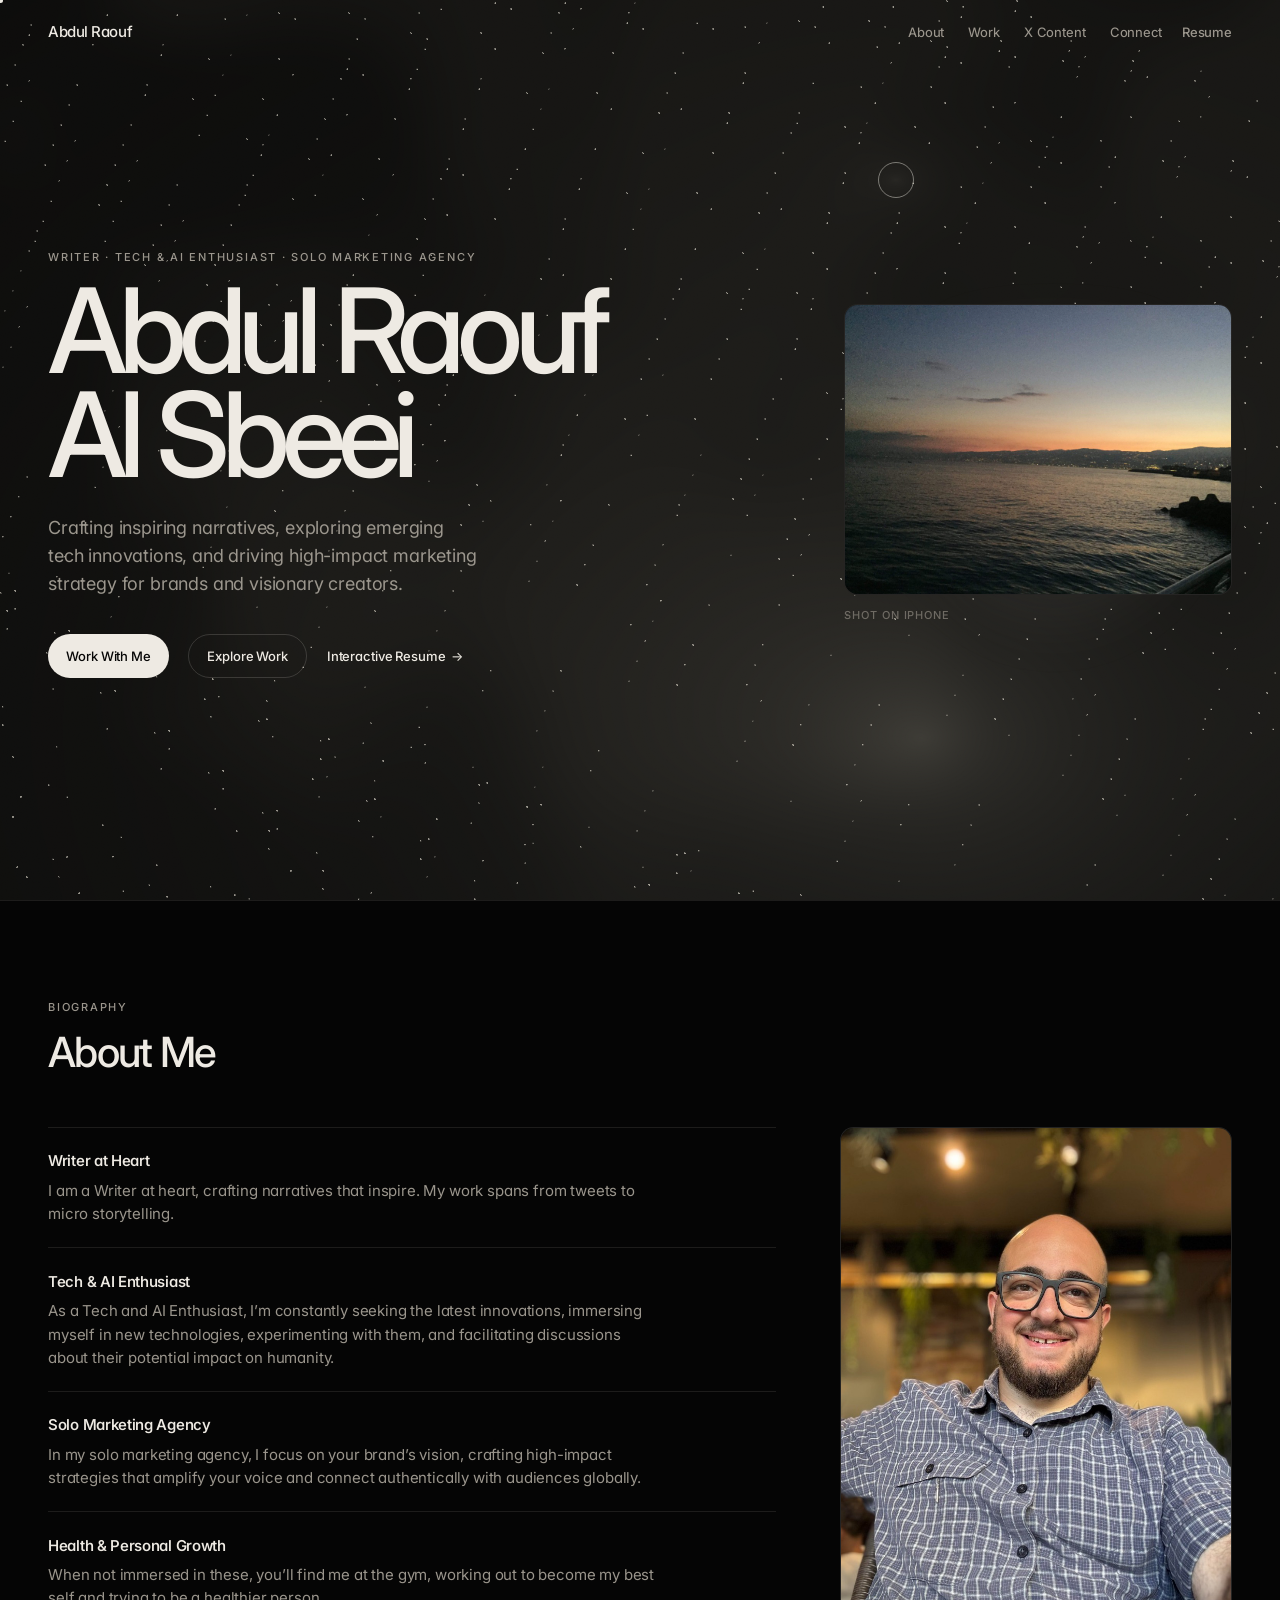
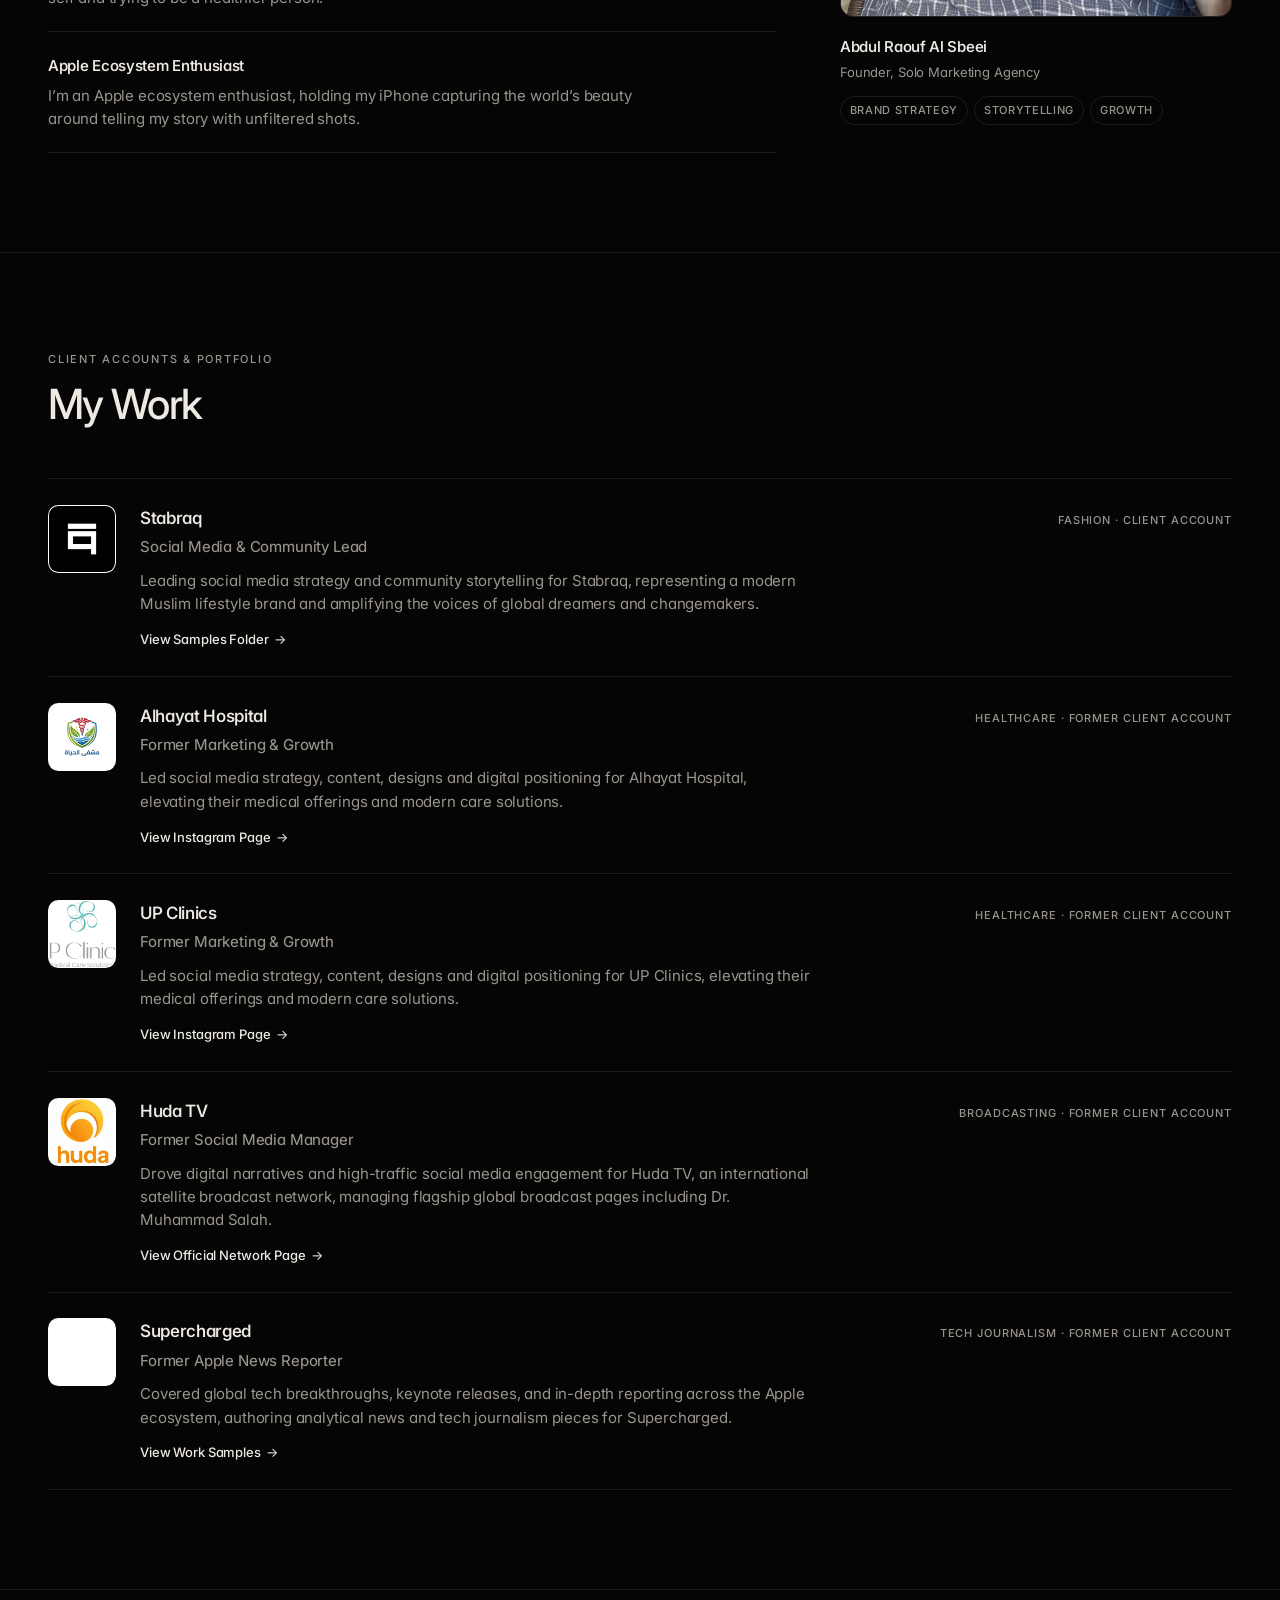
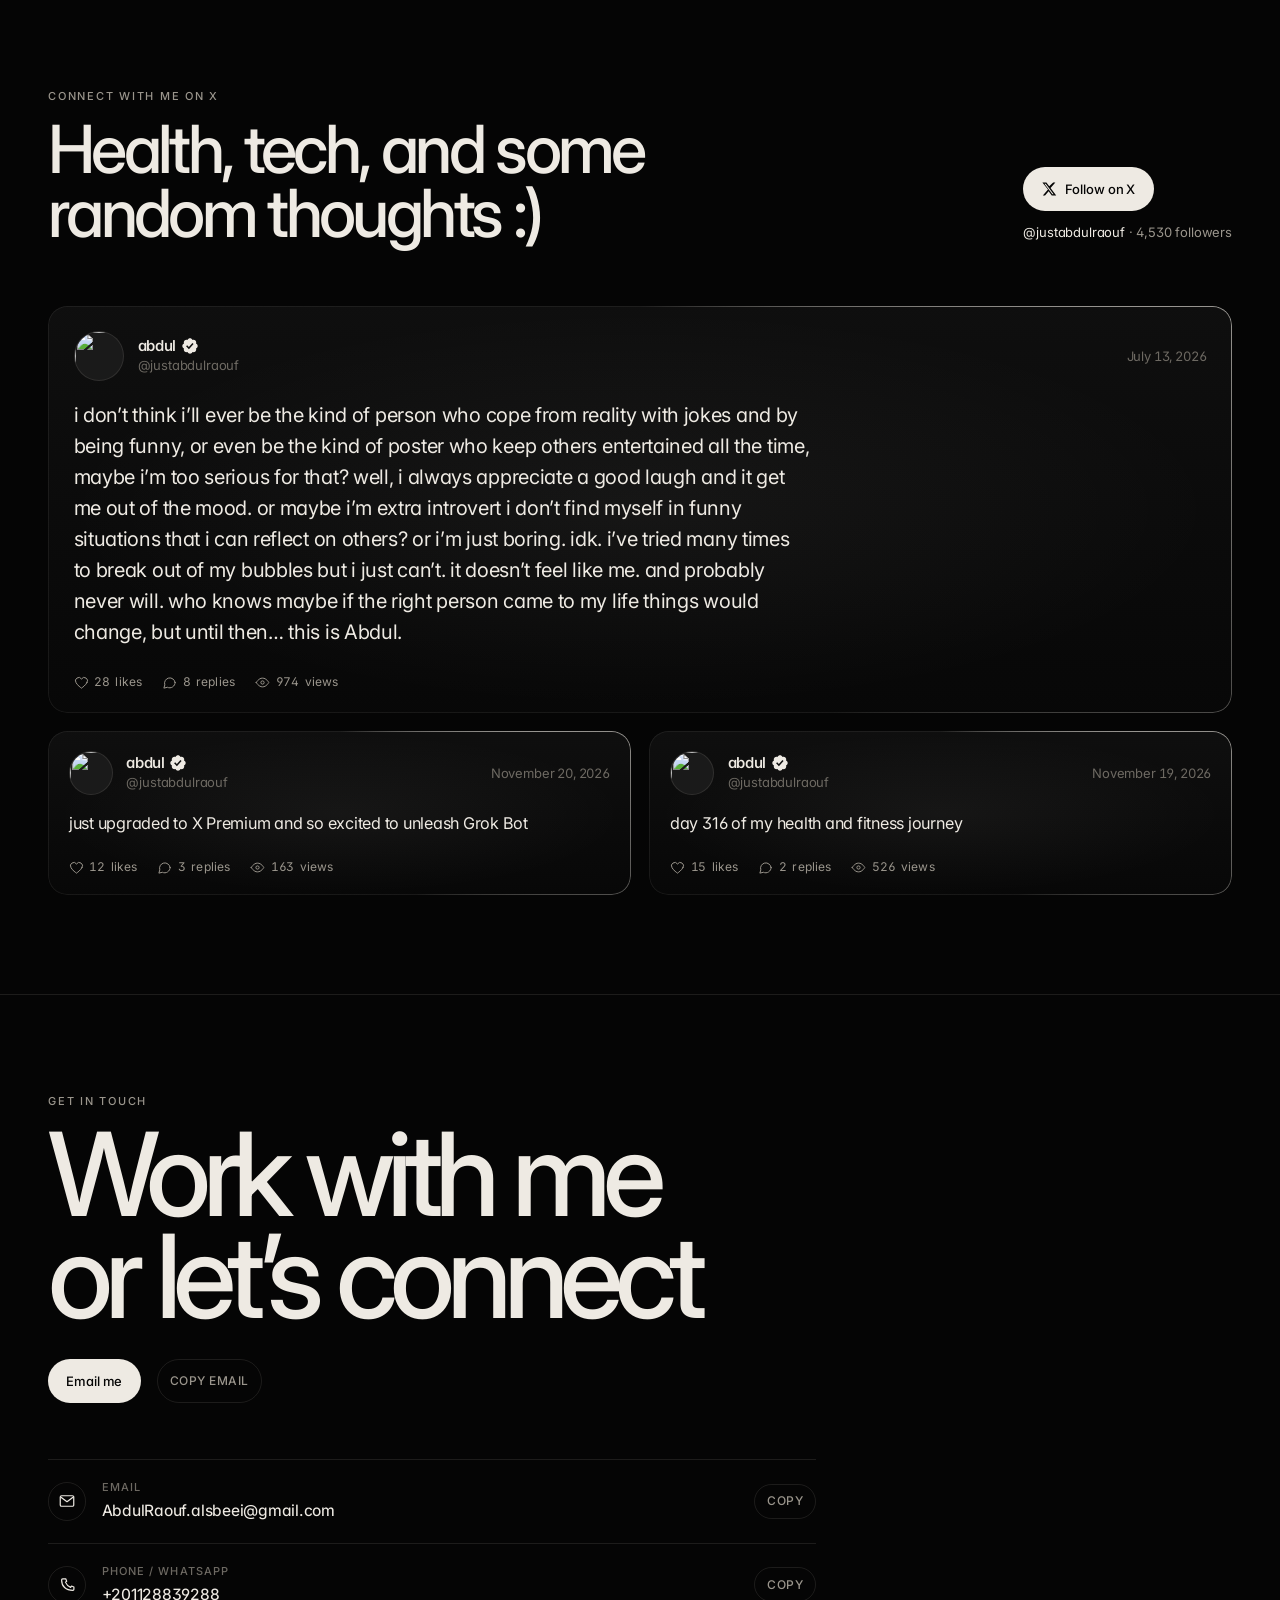
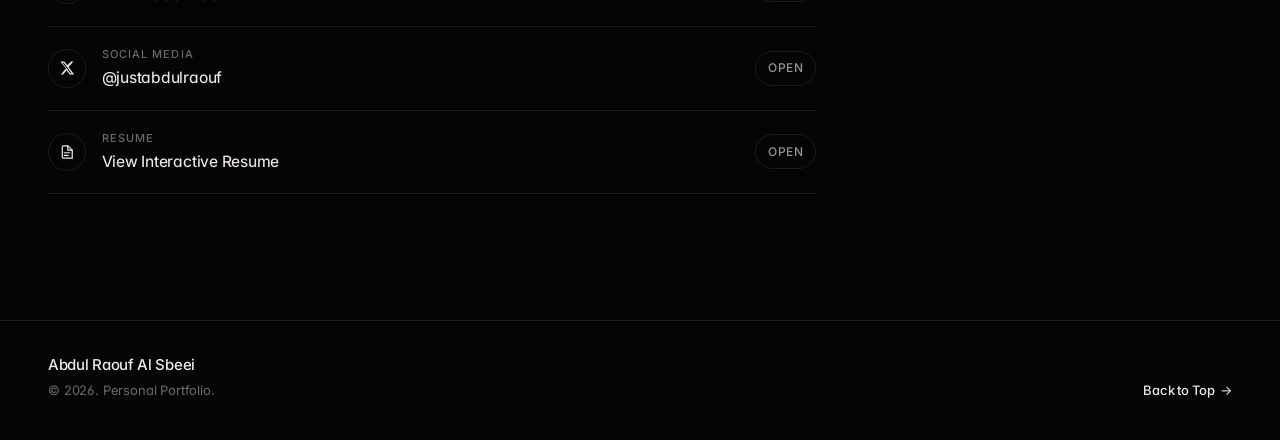
==== commit b9e5860c: "Fix contact Open buttons stretching across the row The Open links inherited flex:1 from .contact-row" ====
--- a/index.html
+++ b/index.html
@@ -36,7 +36,7 @@
   <script>
     document.documentElement.classList.add("js-ready");
   </script>
-  <link rel="stylesheet" href="styles.css?v=2.2.0">
+  <link rel="stylesheet" href="styles.css?v=2.2.1">
 </head>
 <body>
   <a class="skip-link" href="#main">Skip to content</a>
@@ -393,6 +393,6 @@
   </footer>
 
   <div class="toast" id="toast" role="status" aria-live="polite">Copied to clipboard!</div>
-  <script src="script.js?v=2.2.0"></script>
+  <script src="script.js?v=2.2.1"></script>
 </body>
 </html>
--- a/styles.css
+++ b/styles.css
@@ -783,7 +783,7 @@
   min-height: 4.4rem;
   transition: background-color 280ms var(--ease-travel);
 }
-.contact-row > a {
+.contact-row > a:not(.contact-go) {
   display: flex;
   align-items: center;
   gap: 0.95rem;
@@ -791,7 +791,14 @@
   min-width: 0;
   transition: opacity var(--t-fast) var(--ease-travel);
 }
-.contact-row > a:hover { opacity: 0.8; }
+.contact-row > a:not(.contact-go):hover { opacity: 0.8; }
+.contact-go {
+  flex: 0 0 auto;
+  display: inline-flex;
+  align-items: center;
+  justify-content: center;
+  align-self: center;
+}
 .contact-icon {
   width: 2.4rem;
   height: 2.4rem;
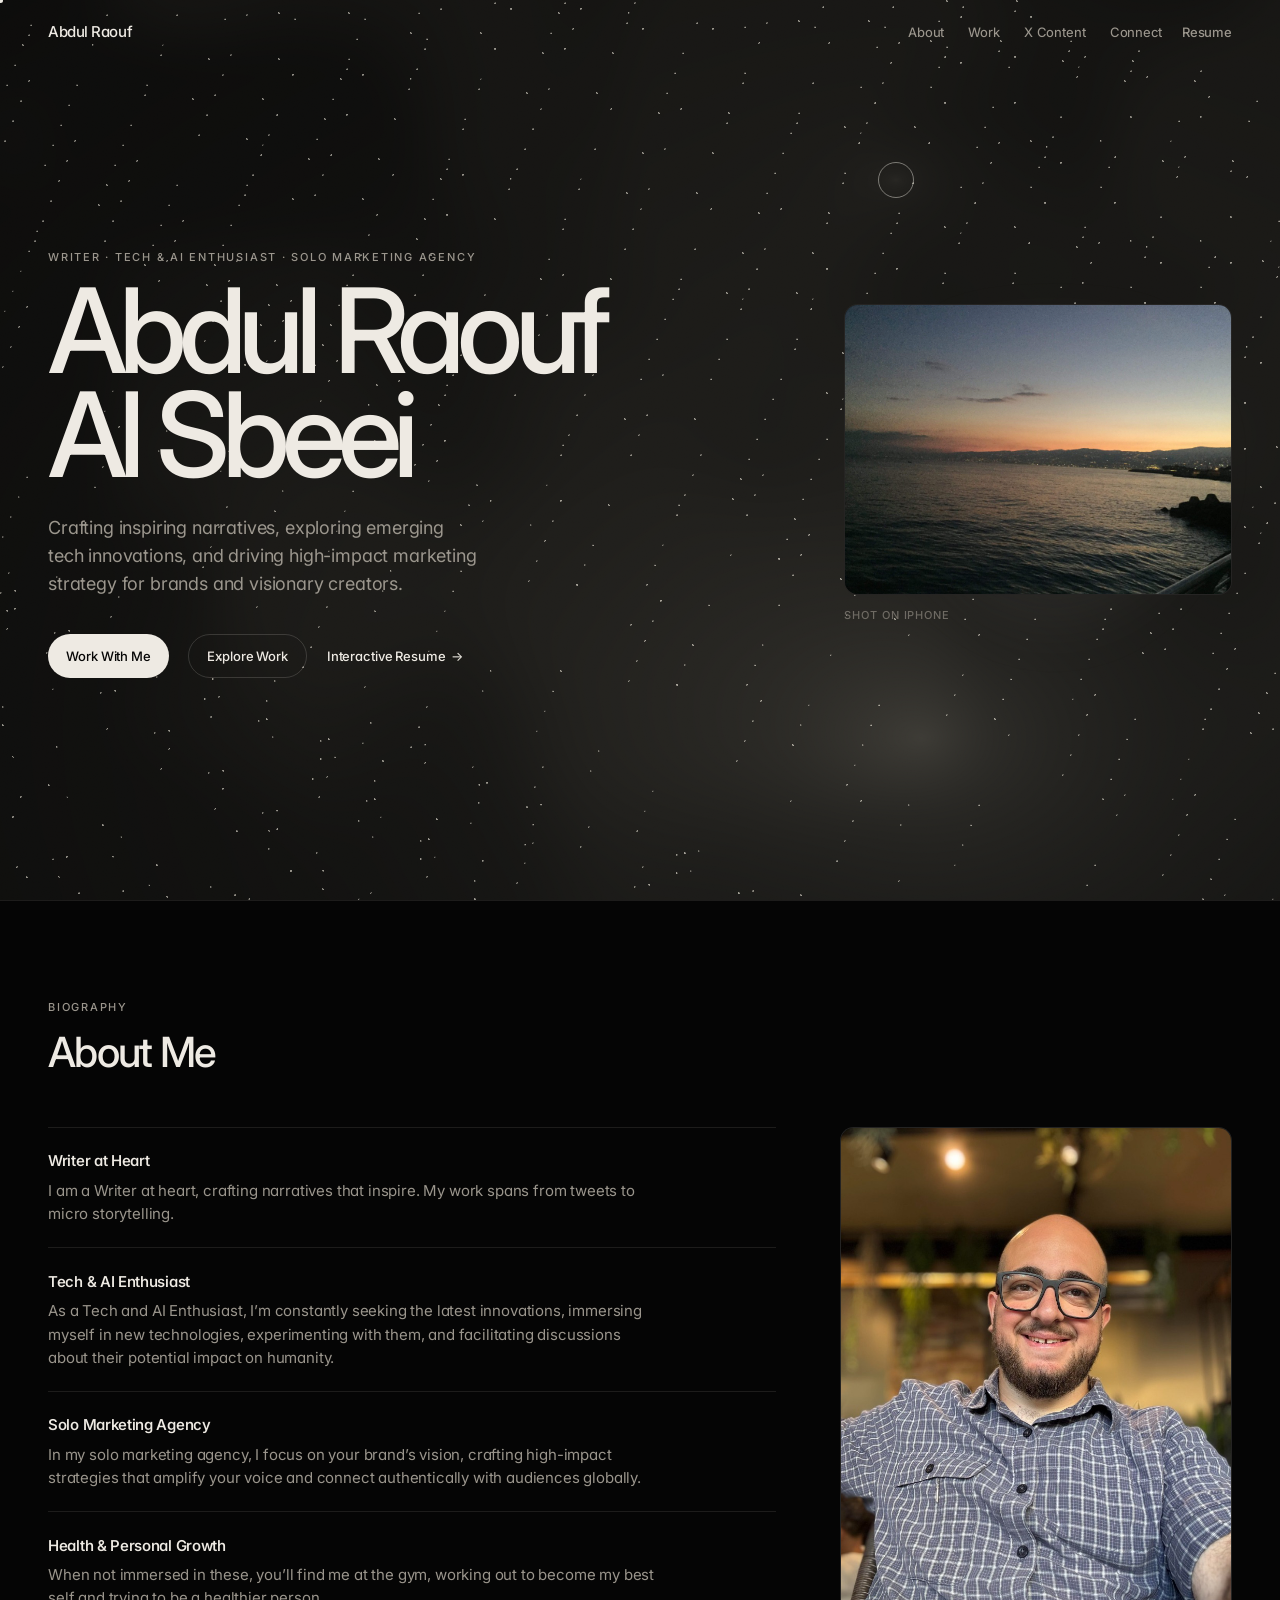
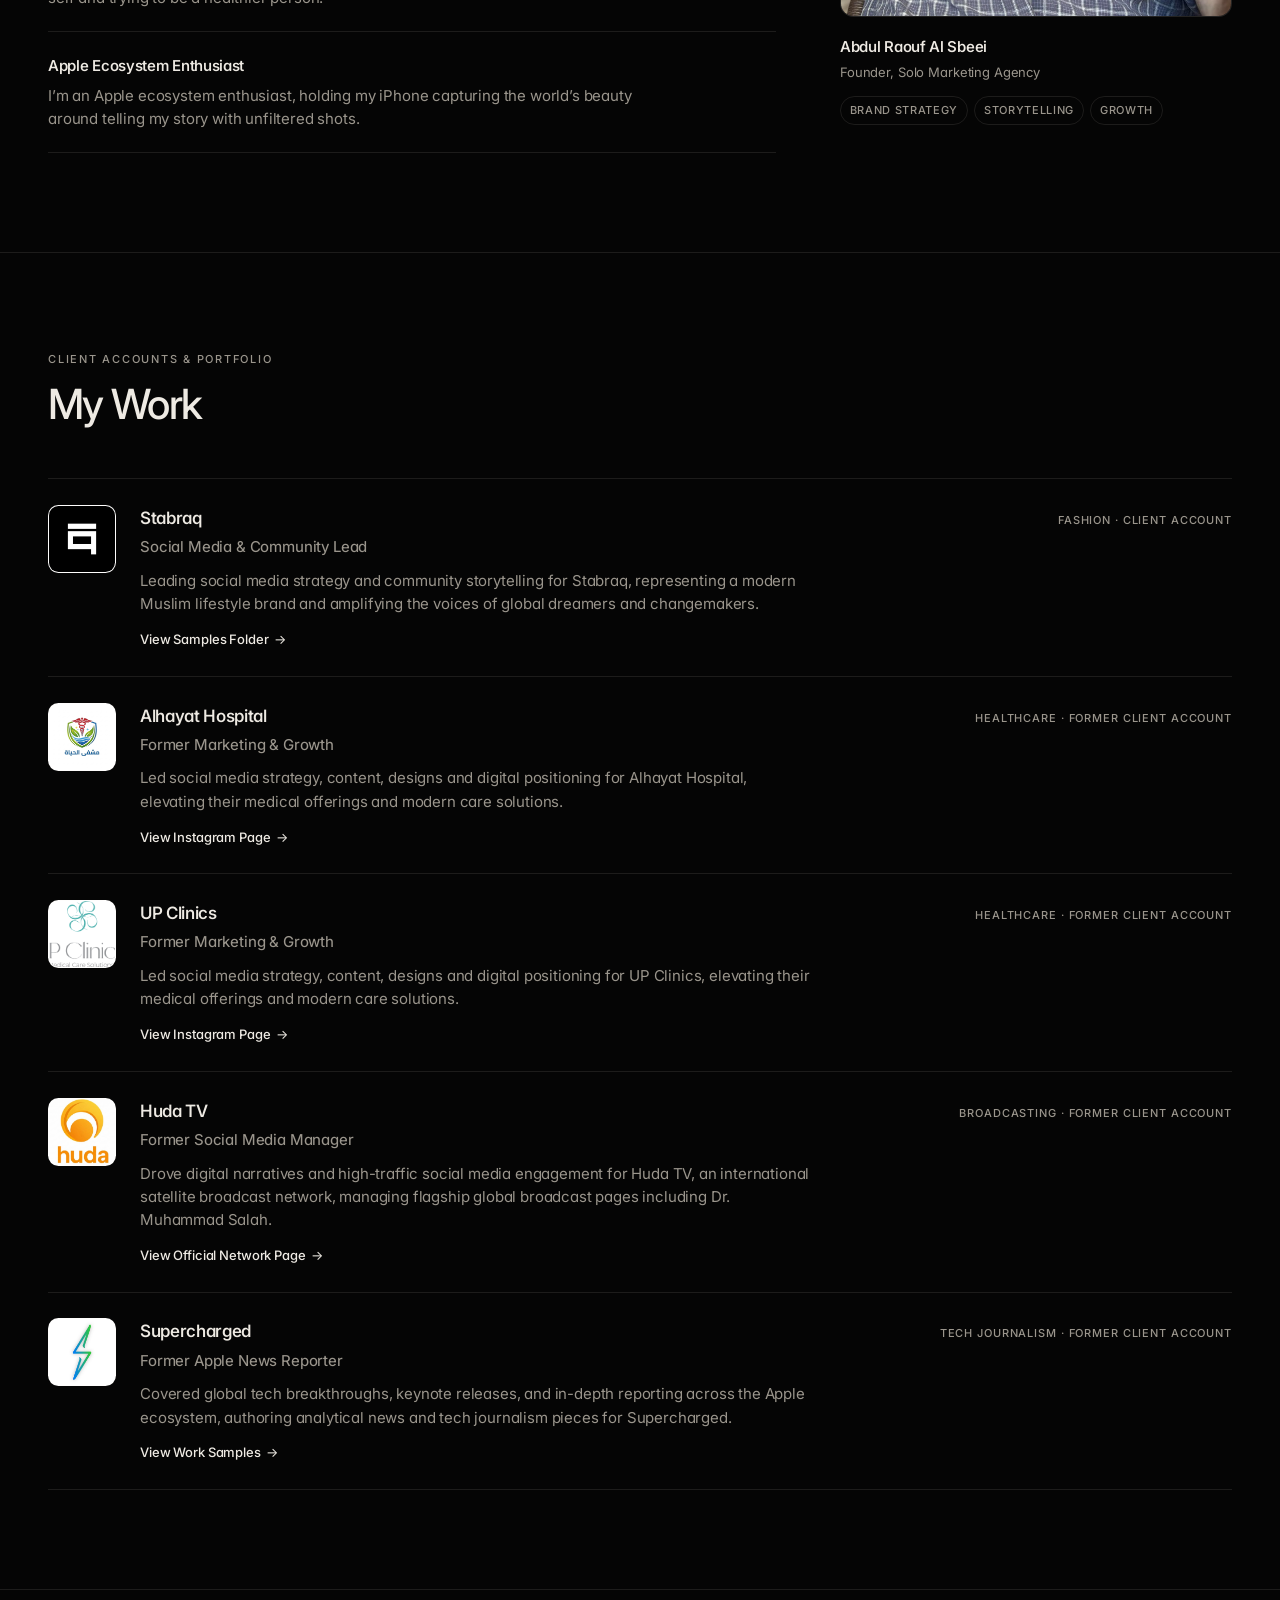
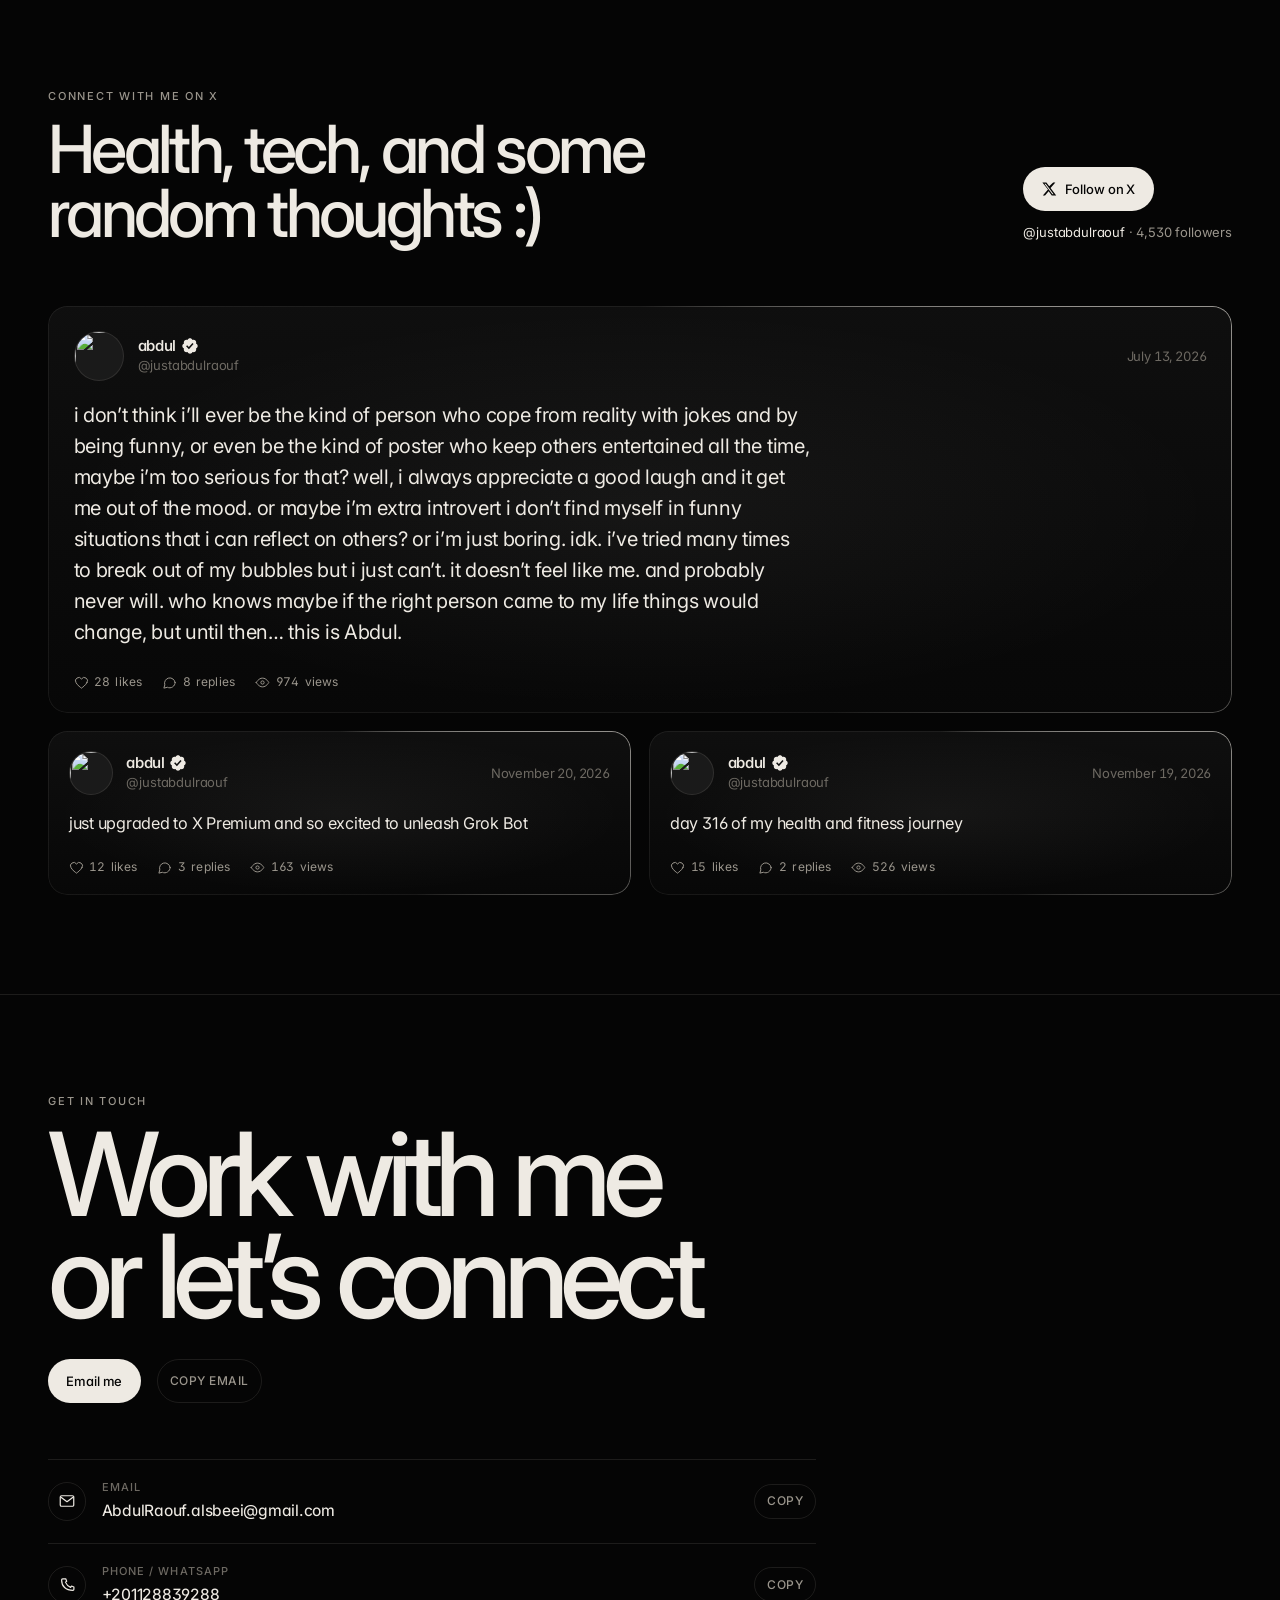
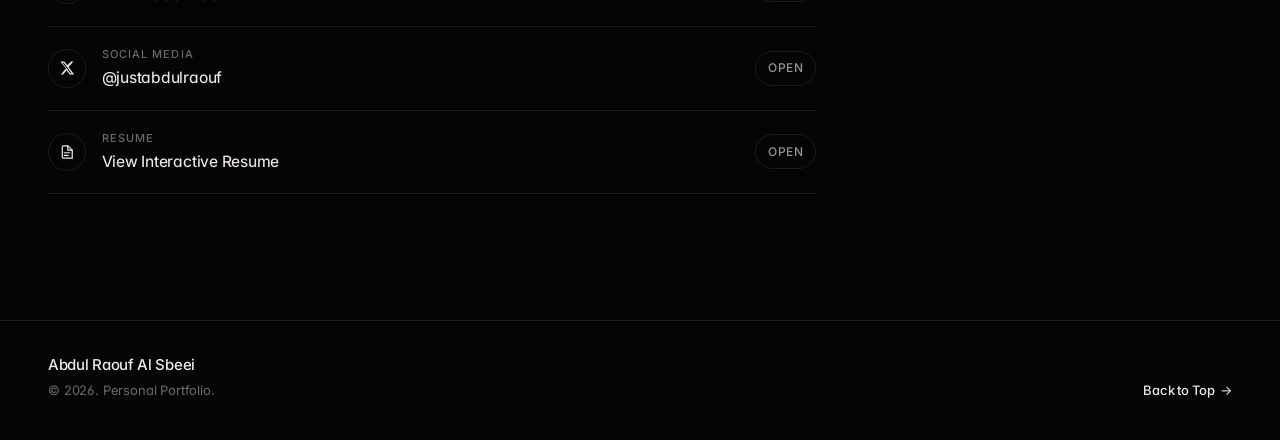
==== commit ec7f163d: "Keep the contact email on a readable line at 390px Stop overflow-wrap:anywhere from leaving a stray " ====
--- a/index.html
+++ b/index.html
@@ -36,7 +36,7 @@
   <script>
     document.documentElement.classList.add("js-ready");
   </script>
-  <link rel="stylesheet" href="styles.css?v=2.2.1">
+  <link rel="stylesheet" href="styles.css?v=2.2.2">
 </head>
 <body>
   <a class="skip-link" href="#main">Skip to content</a>
@@ -393,6 +393,6 @@
   </footer>
 
   <div class="toast" id="toast" role="status" aria-live="polite">Copied to clipboard!</div>
-  <script src="script.js?v=2.2.1"></script>
+  <script src="script.js?v=2.2.2"></script>
 </body>
 </html>
--- a/styles.css
+++ b/styles.css
@@ -824,7 +824,9 @@
   font-size: 0.975rem;
   font-weight: 450;
   letter-spacing: -0.015em;
-  overflow-wrap: anywhere;
+  overflow-wrap: break-word;
+  word-break: break-word;
+  hyphens: none;
 }
 .copy-btn,
 .contact-go {
@@ -1116,7 +1118,9 @@
   .work-logo { width: 3.25rem; height: 3.25rem; }
   .hero-cta { flex-direction: column; align-items: flex-start; }
   .footer-inner { flex-direction: column; align-items: flex-start; }
-  .contact-row { align-items: flex-start; }
+  .contact-row { align-items: center; }
+  .contact-icon { width: 2.15rem; height: 2.15rem; }
+  .contact-value { font-size: 0.875rem; }
   .x-card-link, .x-card--featured .x-card-link { padding: 1.15rem 1.05rem 1.05rem; }
   .close-display { font-size: clamp(2.6rem, 16vw, 4.2rem); }
 }
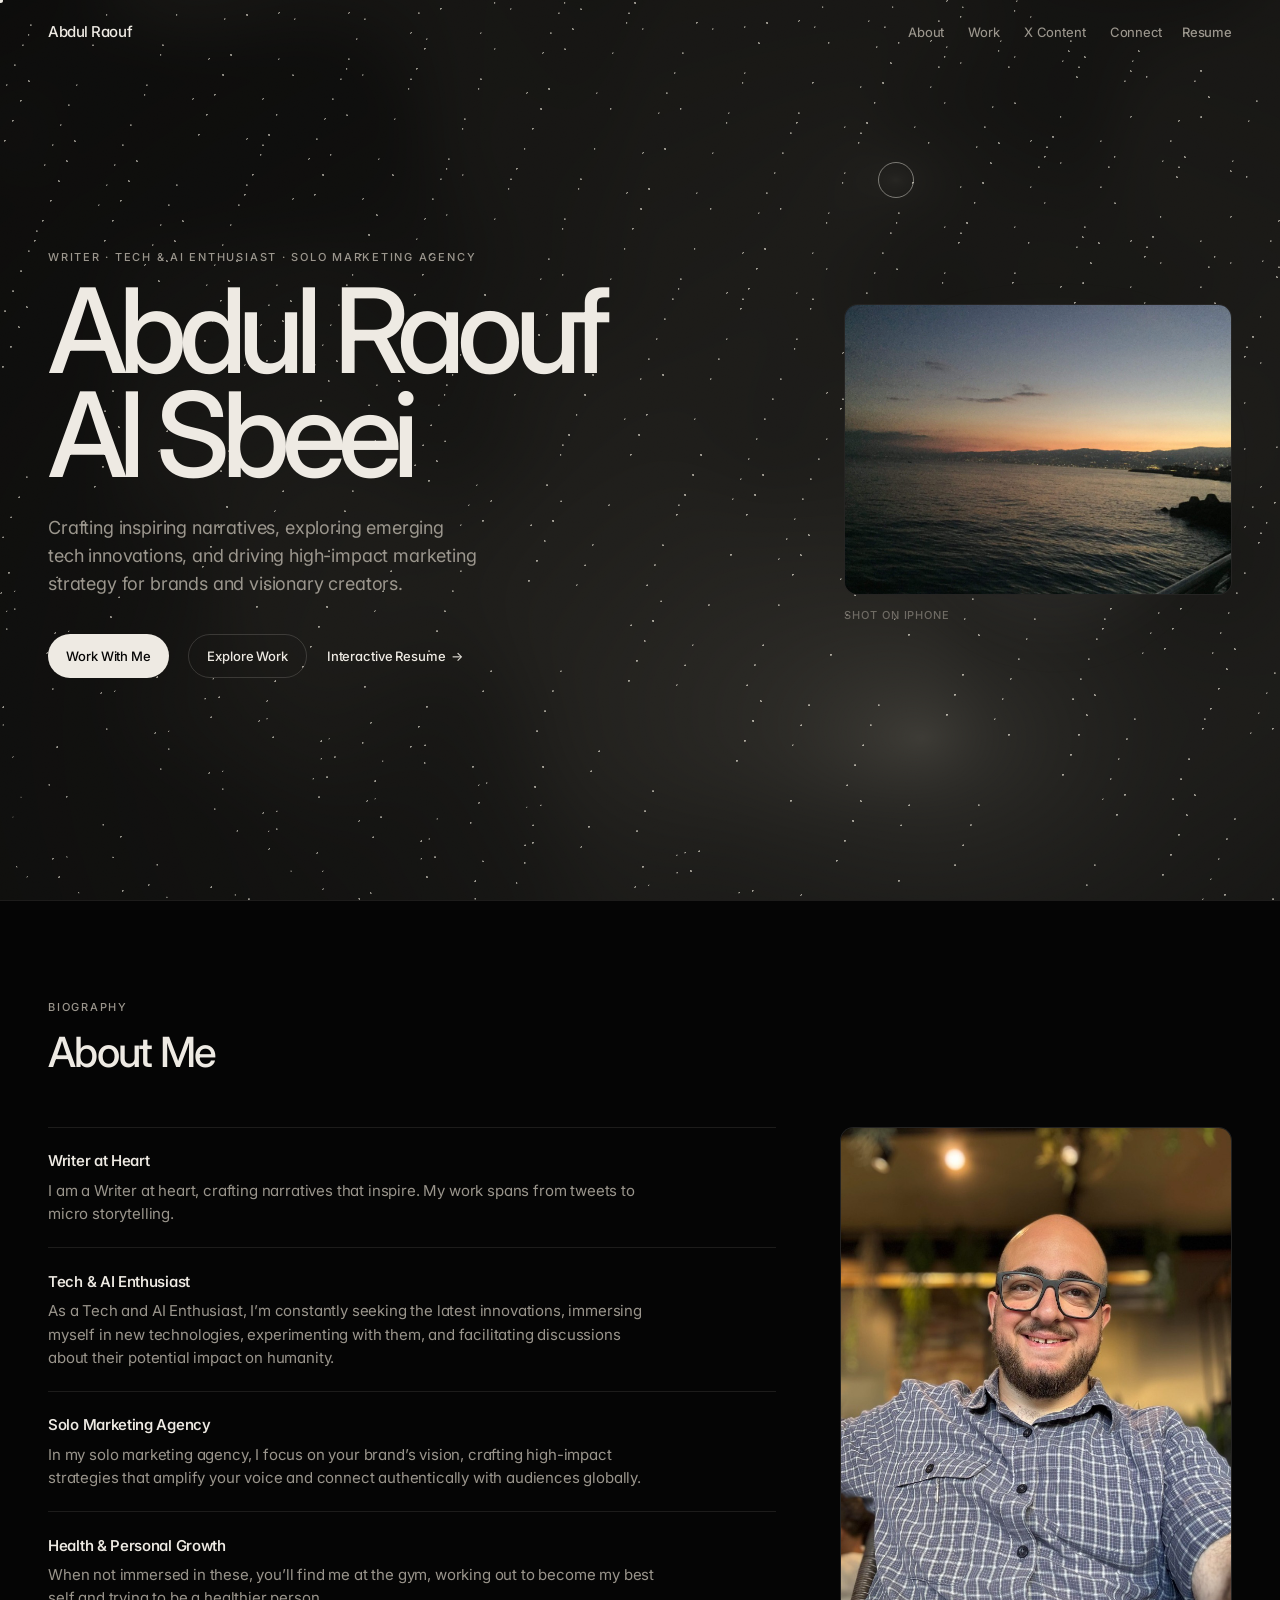
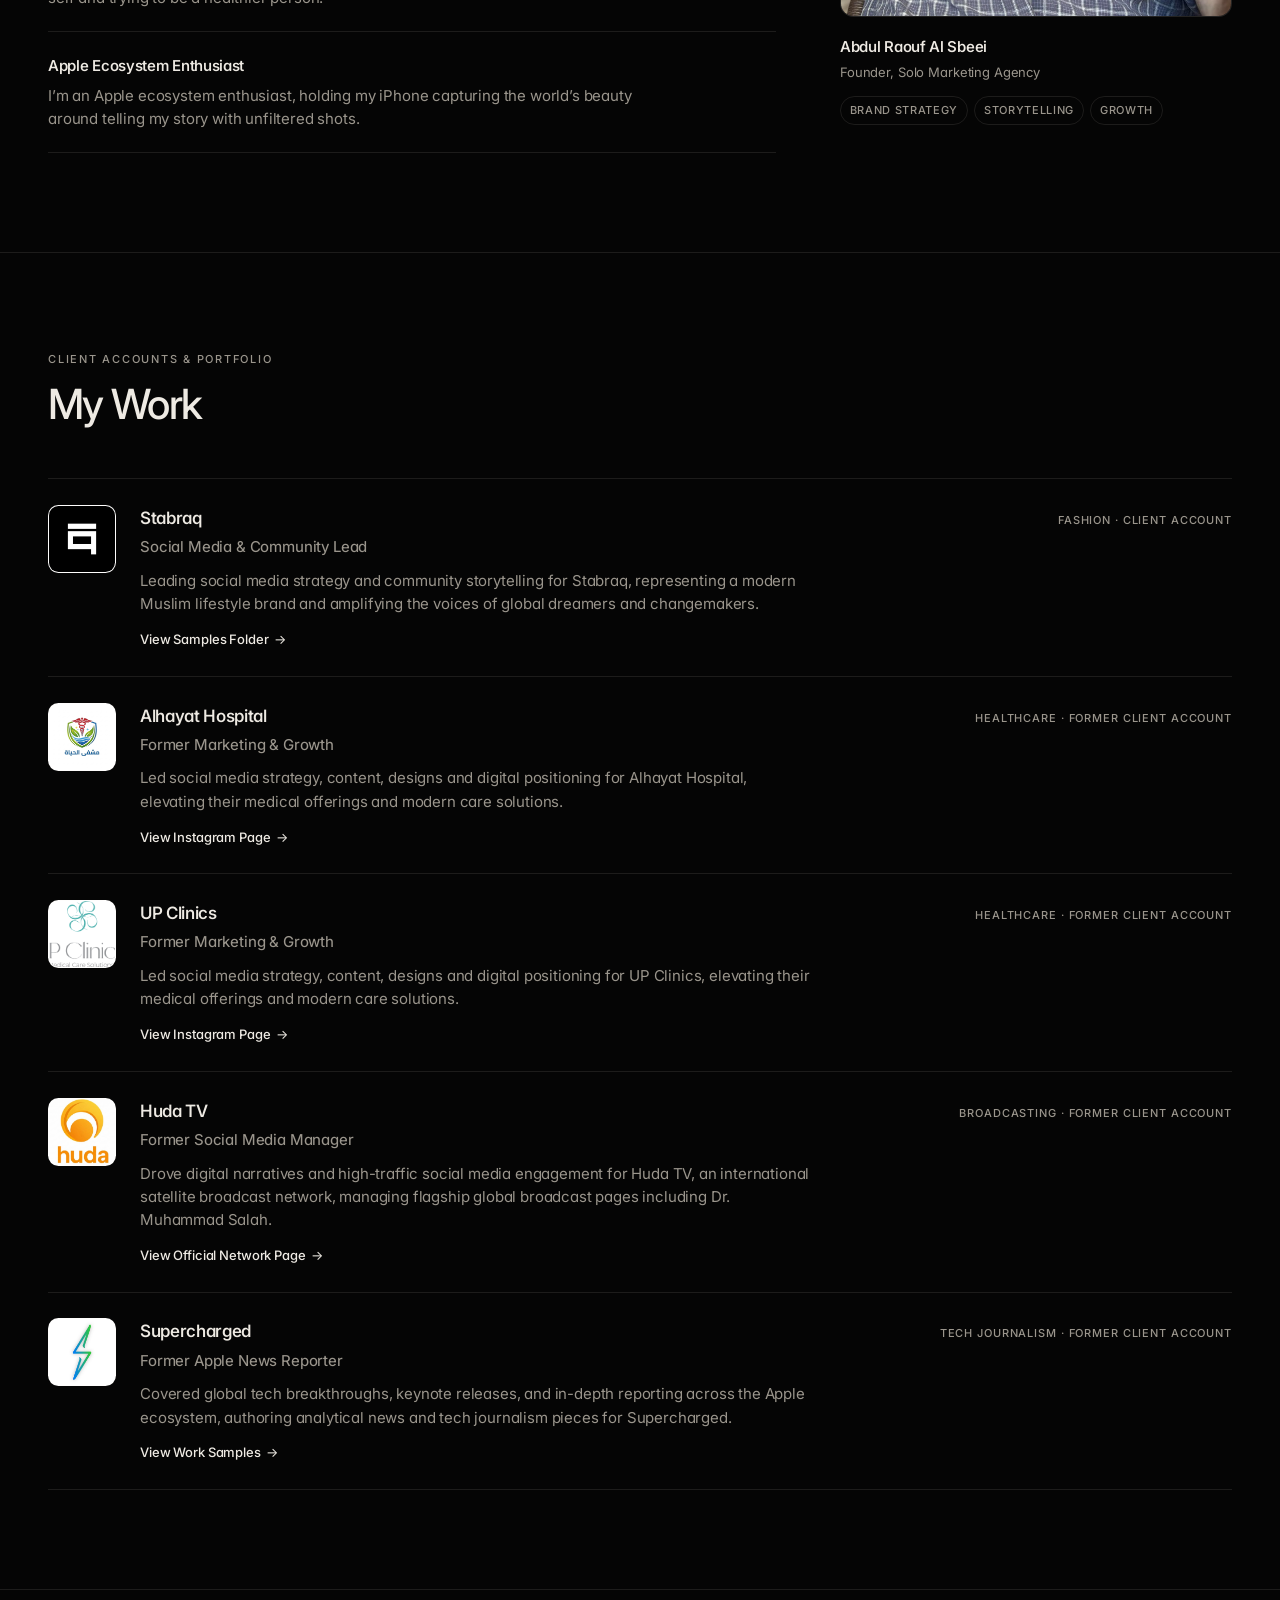
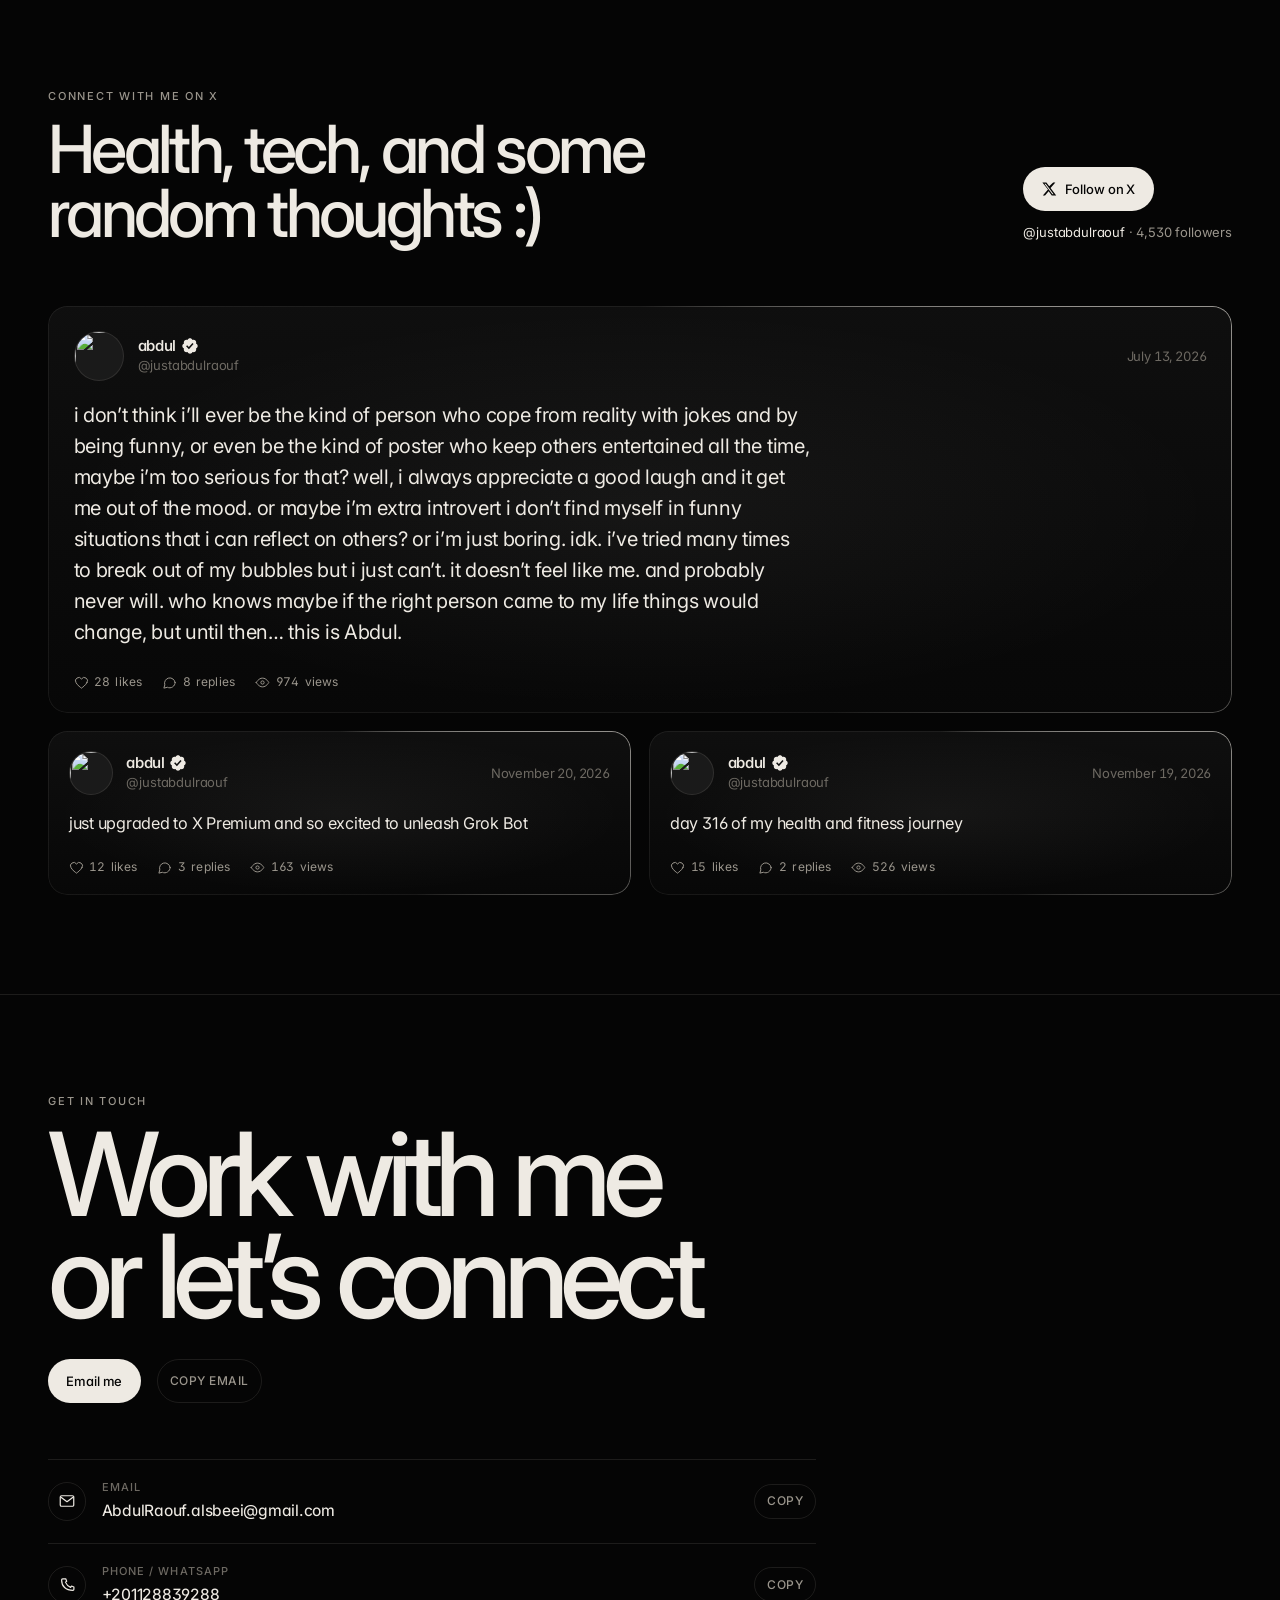
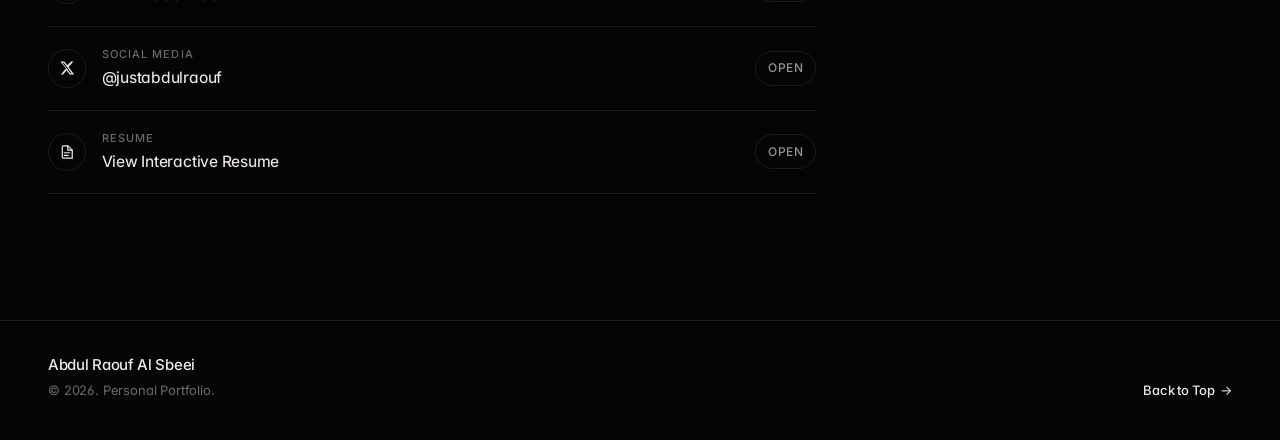
==== commit f6683602: "Sit the mobile resume section nav flush under the header Remove the large top gap above the in-page " ====
--- a/index.html
+++ b/index.html
@@ -36,7 +36,7 @@
   <script>
     document.documentElement.classList.add("js-ready");
   </script>
-  <link rel="stylesheet" href="styles.css?v=2.2.2">
+  <link rel="stylesheet" href="styles.css?v=2.2.3">
 </head>
 <body>
   <a class="skip-link" href="#main">Skip to content</a>
@@ -393,6 +393,6 @@
   </footer>
 
   <div class="toast" id="toast" role="status" aria-live="polite">Copied to clipboard!</div>
-  <script src="script.js?v=2.2.2"></script>
+  <script src="script.js?v=2.2.3"></script>
 </body>
 </html>
--- a/styles.css
+++ b/styles.css
@@ -1079,7 +1079,9 @@
 
   .x-head { grid-template-columns: 1fr; }
   .x-head-actions { padding-bottom: 0; }
-  .resume-layout { grid-template-columns: 1fr; gap: 1.25rem; }
+  .resume-main { padding-top: 0; }
+  .resume-hero { padding-top: 1.35rem; }
+  .resume-layout { grid-template-columns: 1fr; gap: 0; }
   .resume-nav {
     flex-direction: row;
     flex-wrap: nowrap;
